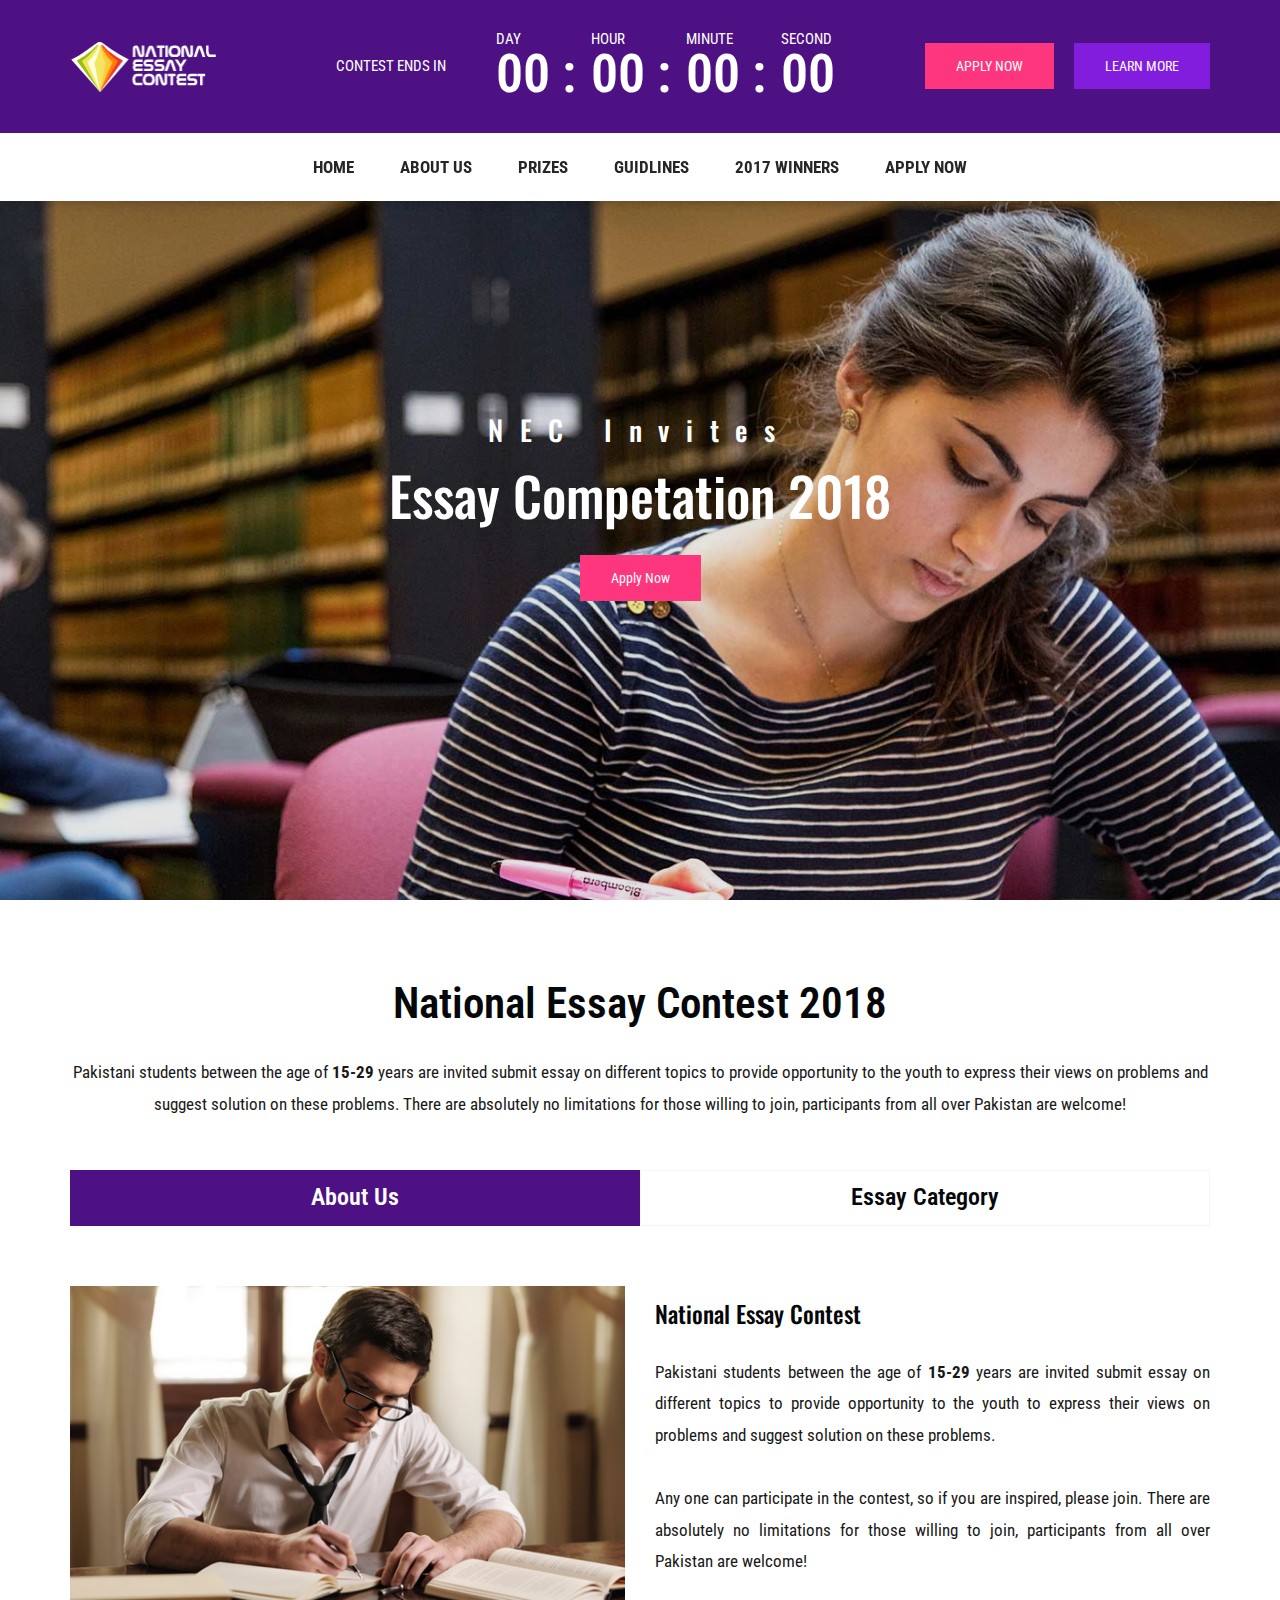
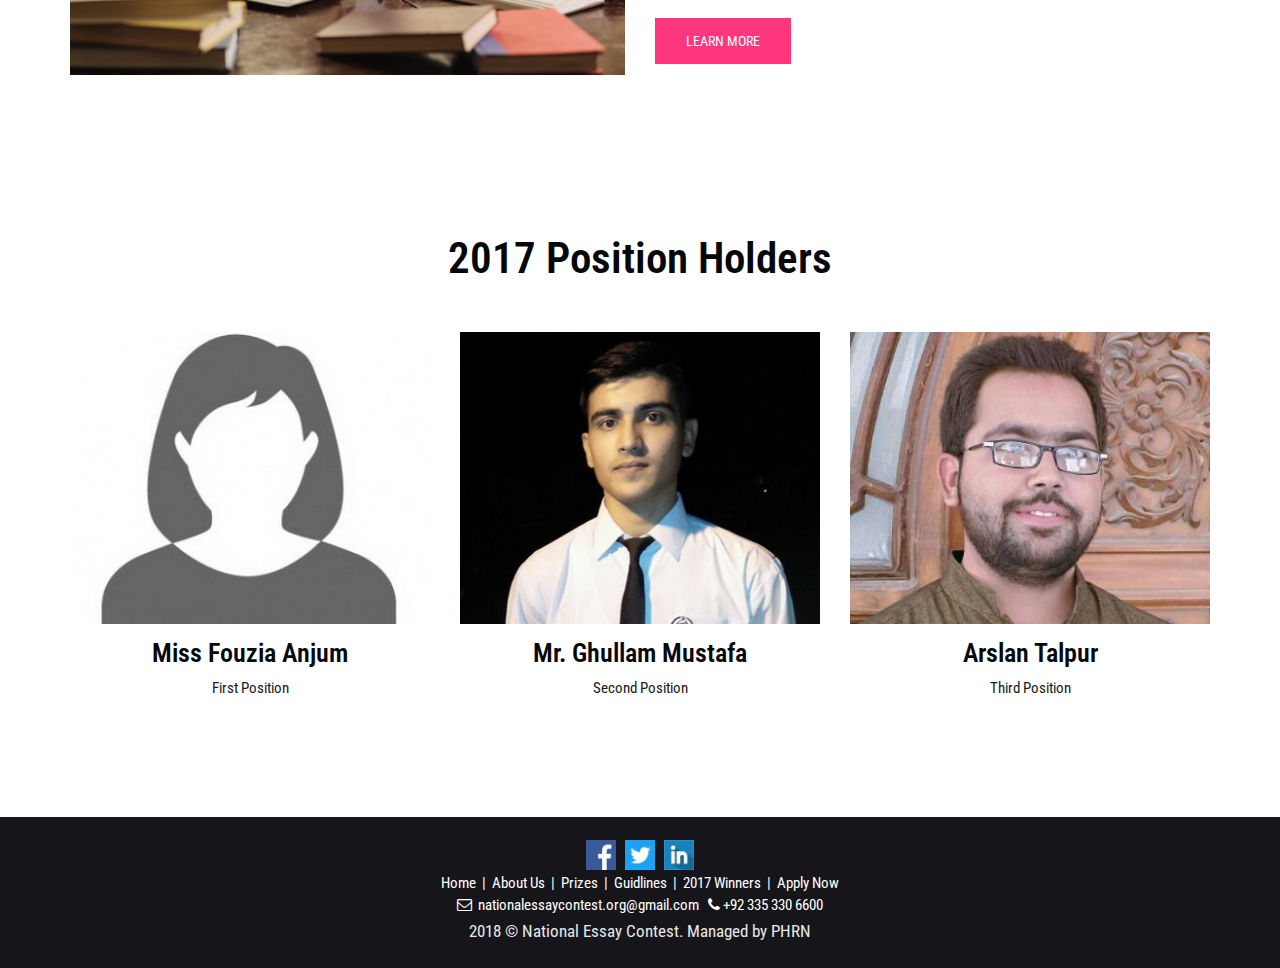
==== index.html @ f5dd2e8a "Add files via upload" ====
<!doctype html>
<html lang="en">
<head>
<meta charset="utf-8">
<meta http-equiv="X-UA-Compatible" content="IE=edge">
<meta name="viewport" content="width=device-width,initial-scale=1">
<meta name="description" content="National, Essay, Contest, Pakistan, Youth, Competation, Students, Award" />
<meta name="keywords" content="National, Essay, Contest, Pakistan, Youth, Competation, Students, Award" />
<meta name="author" content="https://wwww.nationalessaycontest.org" />

<title>National Essay Contest</title>
<link rel="apple-touch-icon-precomposed" type="image/x-icon" href="media/images/favicons/apple-icon-72x72.png" sizes="72x72" />
<link rel="apple-touch-icon-precomposed" type="image/x-icon" href="media/images/favicons/apple-icon-114x114.png" sizes="114x114" />
<link rel="apple-touch-icon-precomposed" type="image/x-icon" href="mediaimages/favicons/apple-icon-144x144.png" sizes="144x144" />
<link rel="apple-touch-icon-precomposed" type="image/x-icon" href="media/images/favicons/apple-icon-precomposed.png" />
<!--  Desktop Favicons  -->
<link rel="icon" type="image/png" href="media/images/favicons/favicon-32x32.png" sizes="32x32">

<link rel="stylesheet" href="dependencies/bootstrap/css/bootstrap.min.css" type="text/css">
<link rel="stylesheet" href="dependencies/font-awesome/css/font-awesome.min.css" type="text/css">
<link rel="stylesheet" href="dependencies/Swiper/css/swiper.min.css" type="text/css">
<link rel="stylesheet" href="dependencies/animate.css/animate.min.css" type="text/css">
<link rel="stylesheet" href="dependencies/magnific-popup/magnific-popup.css" type="text/css">
<link rel="stylesheet" href="assets/css/app.css" type="text/css">

<link href='https://fonts.googleapis.com/css?family=Roboto+Condensed:300italic,400italic,700italic,400,300,700&amp;subset=all' rel='stylesheet' type='text/css'>
<link rel="stylesheet" type="text/css" href="https://fonts.googleapis.com/css?family=Oswald:300,400,500,600,700%7cLato:300,400,700"/>

</head>
	
	<body id="dt-home-version-4" class="dt-home-version-4" data-style="default">
	<div id="site">
		<header id="site-header" class="site-header">
			<div class="header-top-area">
				<div class="container">
				
					<div class="dt-flexible-row middle center">
						<div class="site-logo-area">
							<div class="site-logo">
								<a href="home.html" id="logo">
									<img class="transparent-logo" src="assets/img/logo.png" alt="NEC" width="146" height="53">
								</a>
							</div>
						</div>
						<div class="site-countdown-area">
							<div class="event-countdown" data-start="2018-09-10 00:00" data-end="2017-01-01 02:00" data-timezone="Asia/Karachi">
								<div class="event-info">CONTEST ENDS IN</div>
								<div class="countdown"></div>
							</div>
						</div>
						<div class="site-event-action-area">
							<div class="event-buttons">
								<a href="apply-now.html" class="btn btn-nec text-uppercase" data-type="section-switch">Apply Now</a> 
								<a href="about-us.html" class="btn btn-nec btn-alt-2 dt-alt text-uppercase" data-type="section-switch">Learn More</a>
							</div>
						</div>
					</div>
				</div>
			</div>
			
			<nav class="navbar dt-standard-navbar no-brand-logo">
				<div class="container">
					<div class="navbar-header">
						<button type="button" class="navbar-toggle collapsed" data-toggle="collapse" data-target="#dt-primary-navigation" aria-expanded="false">
							<span class="sr-only">Toggle navigation</span> 
							<span class="icon-bar top-bar"></span> 
							<span class="icon-bar middle-bar"></span> 
							<span class="icon-bar bottom-bar"></span>
						</button> 
						<a class="navbar-brand" href="home.html">
							<img class="white-logo" src="assets/img/logo.png" alt="NEC"> 
							<img class="black-logo" src="assets/img/logo.png" alt="NEC">
						</a>
					</div>
					<div class="collapse navbar-collapse center-menu" id="dt-primary-navigation">
						<ul class="nav navbar-nav">
							<li><a href="home.html">Home</a></li>
							<li><a href="about-us.html">About Us</a></li>
							<li><a href="prizes.html">Prizes</a></li>
							<li><a href="guidlines.html">Guidlines</a></li>
							<li><a href="winners-2017.html">2017 Winners</a></li>
							<li><a href="apply-now.html">Apply Now</a></li>
						</ul>
					</div>
				</div>
			</nav>
		</header>
		<div id="header-fake-mask"></div>
	
	<section class="site-banner transparent-area" data-bg-image="media/images/banner/slide-01.jpg">
		<div class="banner-overlay" data-bg-color="rgba(0, 0, 0, 0.1)">
			<div class="banner-content text-center">
				<div class="container">
					<h3 class="title-two">NEC Invites</h3>
						<h2 class="title">Essay Competation 2018</h2>
							
						<a href="apply-now.html" class="btn btn-nec btn-dt">Apply Now</a>
				</div>
			</div>
		</div>
	</section>
	
	<section id="site-about-the-event" class="site-about-the-event section-padding">
		<div class="container">
		<div class="section-heading sr-animated text-center" data-sr-id="2" style="; visibility: visible;  -webkit-transform: translateY(0) scale(1); opacity: 1;transform: translateY(0) scale(1); opacity: 1;-webkit-transition: -webkit-transform 1s cubic-bezier(0.6, 0.2, 0.1, 1) 0s, opacity 1s cubic-bezier(0.6, 0.2, 0.1, 1) 0s; transition: transform 1s cubic-bezier(0.6, 0.2, 0.1, 1) 0s, opacity 1s cubic-bezier(0.6, 0.2, 0.1, 1) 0s; ">
			<h2 class="title">National Essay Contest 2018<span class="effect"></span></h2>
				<p class="description">Pakistani students between the age of <b>15-29</b> years are invited submit essay on different topics to provide opportunity to the youth to express their views on problems and suggest solution on these problems. There are absolutely no limitations for those willing to join, participants from all over Pakistan are welcome!</p></div>
		
		
		<div class="about-the-event sr-animated" data-sr-id="5" style="; visibility: visible;  -webkit-transform: translateY(0) scale(1); opacity: 1;transform: translateY(0) scale(1); opacity: 1;-webkit-transition: -webkit-transform 1s cubic-bezier(0.6, 0.2, 0.1, 1) 0s, opacity 1s cubic-bezier(0.6, 0.2, 0.1, 1) 0s; transition: transform 1s cubic-bezier(0.6, 0.2, 0.1, 1) 0s, opacity 1s cubic-bezier(0.6, 0.2, 0.1, 1) 0s; ">
			<ul class="nav nav-tabs" role="tablist">
				<li role="presentation" class="active">
					<a href="#about-the-event-video-tab" aria-controls="about-the-event-video-tab" role="tab" data-toggle="tab">About Us</a>
				</li>
				<li role="presentation">
					<a href="#about-the-event-photo-tab" aria-controls="about-the-event-photo-tab" role="tab" data-toggle="tab">Essay Category</a>
				</li>
			</ul>
			<div class="tab-content">
				<div role="tabpanel" class="tab-pane fade in active" id="about-the-event-video-tab">
					<div class="row">
						<div class="col-md-6 sr-animated">
							<div class="about-us-content-image">
								<img src="media/images/about-us/01.jpg" alt="Who We Are" class="img-responsive" width="570" height="400">
							</div>
						</div>
						<div class="col-md-6">
							<div class="about-content-text-block">
								<h3>National Essay Contest</h3>
								<p align="justify" class="description">Pakistani students between the age of <b>15-29</b> years are invited submit essay on different topics to provide opportunity to the youth to express their views on problems and suggest solution on these problems.<br><br>Any one can participate in the contest, so if you are inspired, please join. There are absolutely no limitations for those willing to join, participants from all over Pakistan are welcome!</p>
								<a href="about-us.html" class="btn btn-nec btn-dt btn-hs">LEARN MORE</a>
							</div>
						</div>
					</div>
				</div>
				<div role="tabpanel" class="tab-pane fade" id="about-the-event-photo-tab">
					<div class="row">
						<div class="col-md-6">
							<div class="about-content-text-block">
								<h3>Essay Category</h3>
								<p class="description"><ul align="justify" class="styled-list"><li><b>CATEGORY-I 15-21 YEARS </b></li><b>A).</b> Socio-economic Challenges Faced by Pakistan <b> B).</b> Education Reforms and Employment <b>C). </b> Role of Youth in Nation Building <b> D).</b> Pakistan Against Terrorism.<br><br><li><b>CATEGORY-II 22-29 YEARS </b></li><b>A). </b> Dilemma of the Water and Energy Crisis in pakistan <b>B). </b> Global Warming and Its Impact On Pakistan <b>C). </b> Public Private Partnership For Quality Public Service Delivery <b>D). </b> Impact Of Economic Growth On Poverty Reduction With Special Reference To Pakistan.</ul>
								
								
								</p>
							</div>
						</div>
						<div class="col-md-6 sr-animated">
							<div class="about-us-content-image">
								<img src="media/images/about-us/02.jpg" alt="Who We Are" class="img-responsive" width="570" height="400">
							</div>
						</div>
					</div>
				</div>
			</div>
		</div>
		</div>
	</section>
	
	
	
		<section id="site-event-speakers" class="site-event-speakers section-padding">
		<div class="container">
			<div class="section-heading sr-animated text-center">
				<h2 class="title">2017 Position Holders <span class="effect"></span></h2>
			</div>
			<div class="event-speakers-list">
				<div class="row">
					<div class="col-md-4 col-sm-6 sr-animated" data-sr-id="1" style="; visibility: visible;  -webkit-transform: translateY(0) scale(1); opacity: 1;transform: translateY(0) scale(1); opacity: 1;-webkit-transition: -webkit-transform 1s cubic-bezier(0.6, 0.2, 0.1, 1) 0s, opacity 1s cubic-bezier(0.6, 0.2, 0.1, 1) 0s; transition: transform 1s cubic-bezier(0.6, 0.2, 0.1, 1) 0s, opacity 1s cubic-bezier(0.6, 0.2, 0.1, 1) 0s; ">
						<div class="speaker-profile-thumb-v2">
							<div class="profile-image">
							<img src="media/images/winner/fouzia-anjum.jpg" alt="Fouzia Anjum" width="370" height="300">
							</div>
							<div class="profile-info">
								<h3 class="name">Miss Fouzia Anjum</h3>
								<div class="job">First Position</div>
							</div>
						</div>
					</div>
					<div class="col-md-4 col-sm-6 sr-animated" data-sr-id="1" style="; visibility: visible;  -webkit-transform: translateY(0) scale(1); opacity: 1;transform: translateY(0) scale(1); opacity: 1;-webkit-transition: -webkit-transform 1s cubic-bezier(0.6, 0.2, 0.1, 1) 0s, opacity 1s cubic-bezier(0.6, 0.2, 0.1, 1) 0s; transition: transform 1s cubic-bezier(0.6, 0.2, 0.1, 1) 0s, opacity 1s cubic-bezier(0.6, 0.2, 0.1, 1) 0s; ">
						<div class="speaker-profile-thumb-v2">
							<div class="profile-image">
							<img src="media/images/winner/ghullam-mustafa.jpg" alt="Ghullam Mustafa" width="370" height="300">
							</div>
							<div class="profile-info">
								<h3 class="name">Mr. Ghullam Mustafa</h3>
								<div class="job">Second Position</div>
							</div>
						</div>
					</div>
					<div class="col-md-4 col-sm-6 sr-animated" data-sr-id="1" style="; visibility: visible;  -webkit-transform: translateY(0) scale(1); opacity: 1;transform: translateY(0) scale(1); opacity: 1;-webkit-transition: -webkit-transform 1s cubic-bezier(0.6, 0.2, 0.1, 1) 0s, opacity 1s cubic-bezier(0.6, 0.2, 0.1, 1) 0s; transition: transform 1s cubic-bezier(0.6, 0.2, 0.1, 1) 0s, opacity 1s cubic-bezier(0.6, 0.2, 0.1, 1) 0s; ">
						<div class="speaker-profile-thumb-v2">
							<div class="profile-image">
							<img src="media/images/winner/arslan-talpur.jpg" alt="Arslan Talpur" width="370" height="300">
							</div>
							<div class="profile-info">
								<h3 class="name">Arslan Talpur</h3>
								<div class="job">Third Position</div>
							</div>
						</div>
					</div>
				</div>
			</div>
		</div>
	</section>
	
	
	
	
	
	
	<footer id="site-footer" class="site-footer">
		<div class="copyright-info-area transparent-area">
			<div class="container">
			
				<div class="event-sponsor-gallery">
				<div class="item">
					<a href="#"><img src="media/images/sm/01.jpg" alt="Facebook" width="30" height="30"></a>
				</div>
				<div class="item">
					<a href="#"><img src="media/images/sm/02.jpg" alt="Twitter" width="30" height="30"></a>
				</div>
				<div class="item">
					<a href="#"><img src="media/images/sm/03.jpg" alt="Linkedin" width="30" height="30"></a>
				</div>
			</div>
			<a href="home.html">Home</a>&nbsp; | &nbsp;<a href="about-us.html">About Us</a>&nbsp; | &nbsp;<a href="prizes.html">Prizes</a>&nbsp; | &nbsp;<a href="guidlines.html">Guidlines</a>&nbsp; | &nbsp;<a href="winners-2017.html">2017 Winners</a>&nbsp; | &nbsp;<a href="apply-now.html">Apply Now</a><br>
			<i class="fa fa-envelope-o" aria-hidden="true"></i><span>&nbsp; nationalessaycontest.org@gmail.com</span> &nbsp; <i class="fa fa-phone" aria-hidden="true"></i> <span>+92 335 330 6600</span>
			<p class="copyright-notice">2018 © National Essay Contest. Managed by PHRN</p>
			</div>
		</div>
	</footer>
</div>



	<div id="back-to-top" class="btn btn-nec"><i class="fa fa-arrow-up" aria-hidden="true"></i></div>
	
	<script src="dependencies/jquery/jquery.min.js"></script>
	<script src="dependencies/bootstrap/js/bootstrap.min.js"></script>
	<script src="dependencies/moment/moment.min.js"></script>
	<script src="dependencies/moment-timezone/moment-timezone-with-data-2012-2022.min.js"></script>
	<script src="dependencies/jquery.countdown/jquery.countdown.min.js"></script>
	<script src="dependencies/Swiper/js/swiper.min.js"></script>
	<script src="dependencies/scrollreveal/scrollreveal.js"></script>
	<script src="dependencies/magnific-popup/jquery.magnific-popup.min.js"></script>
	<script src="assets/js/app.js"></script>
	</body>
	</html>
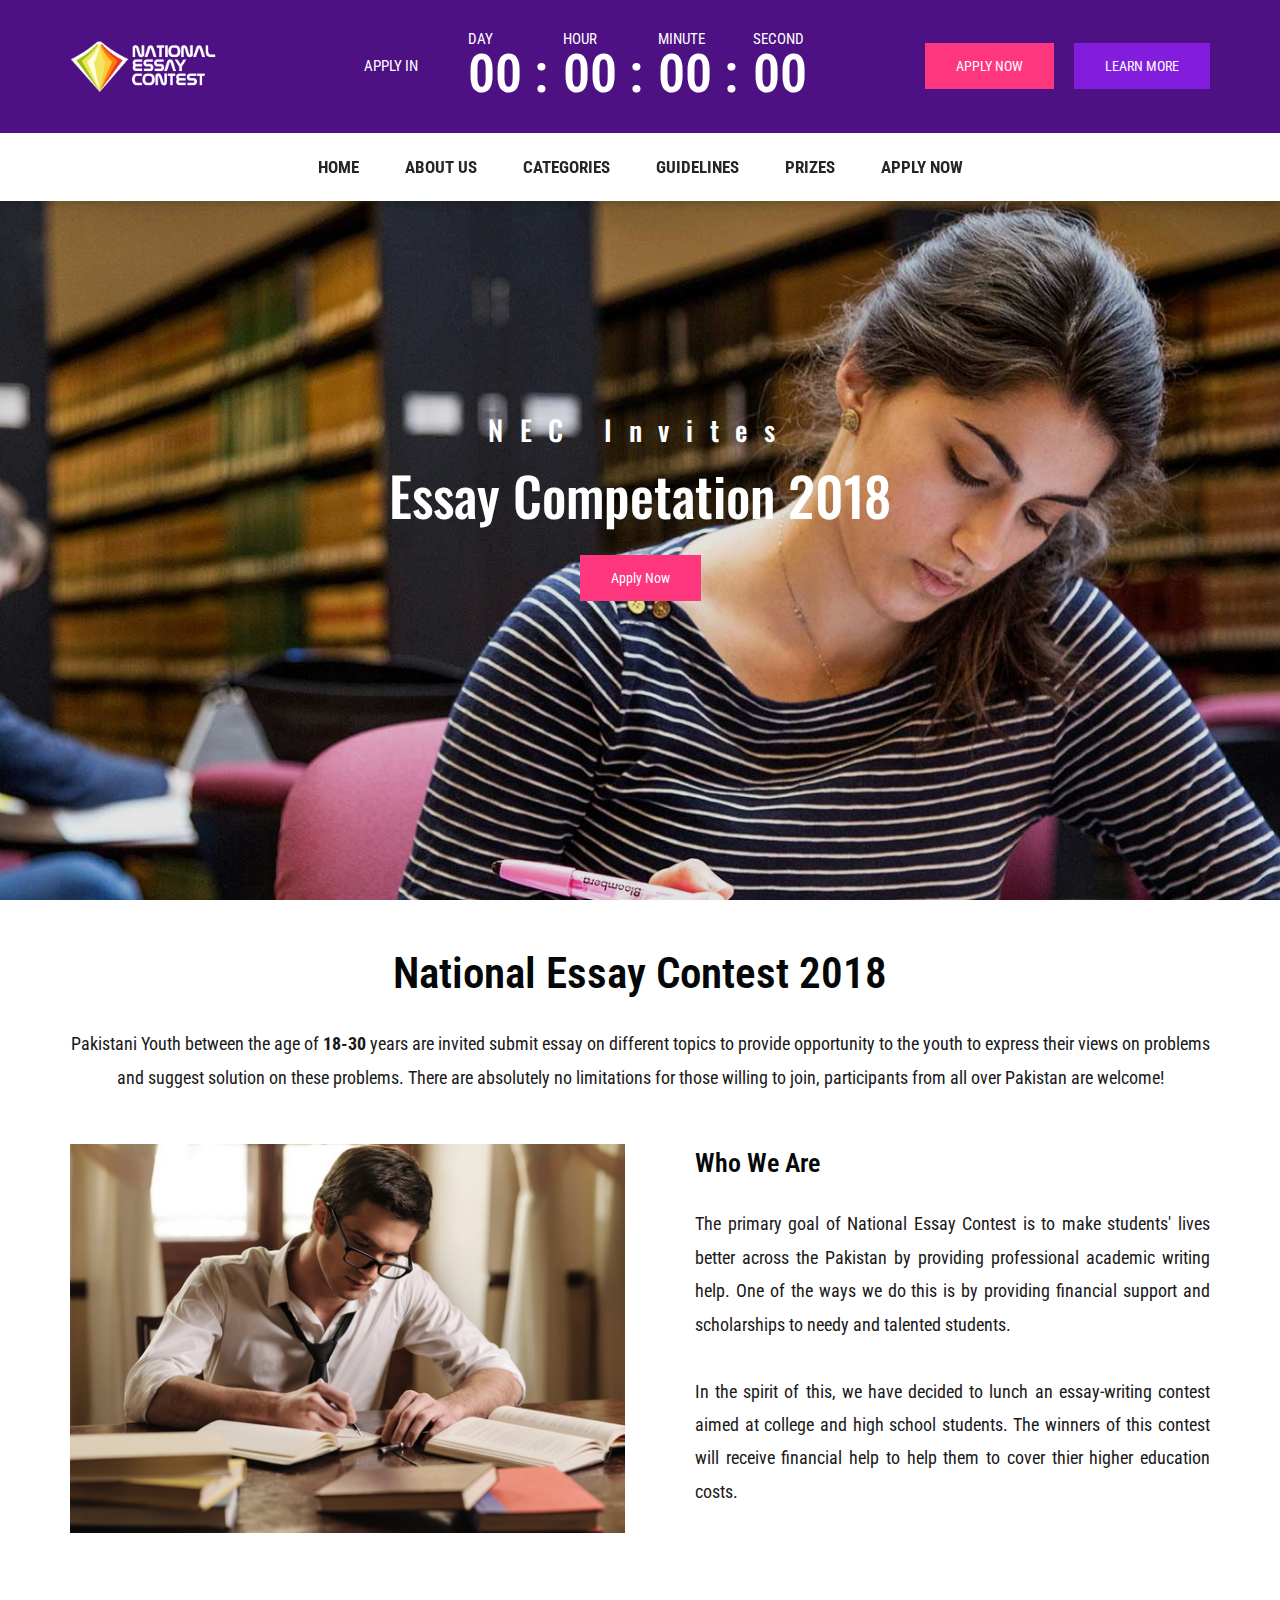
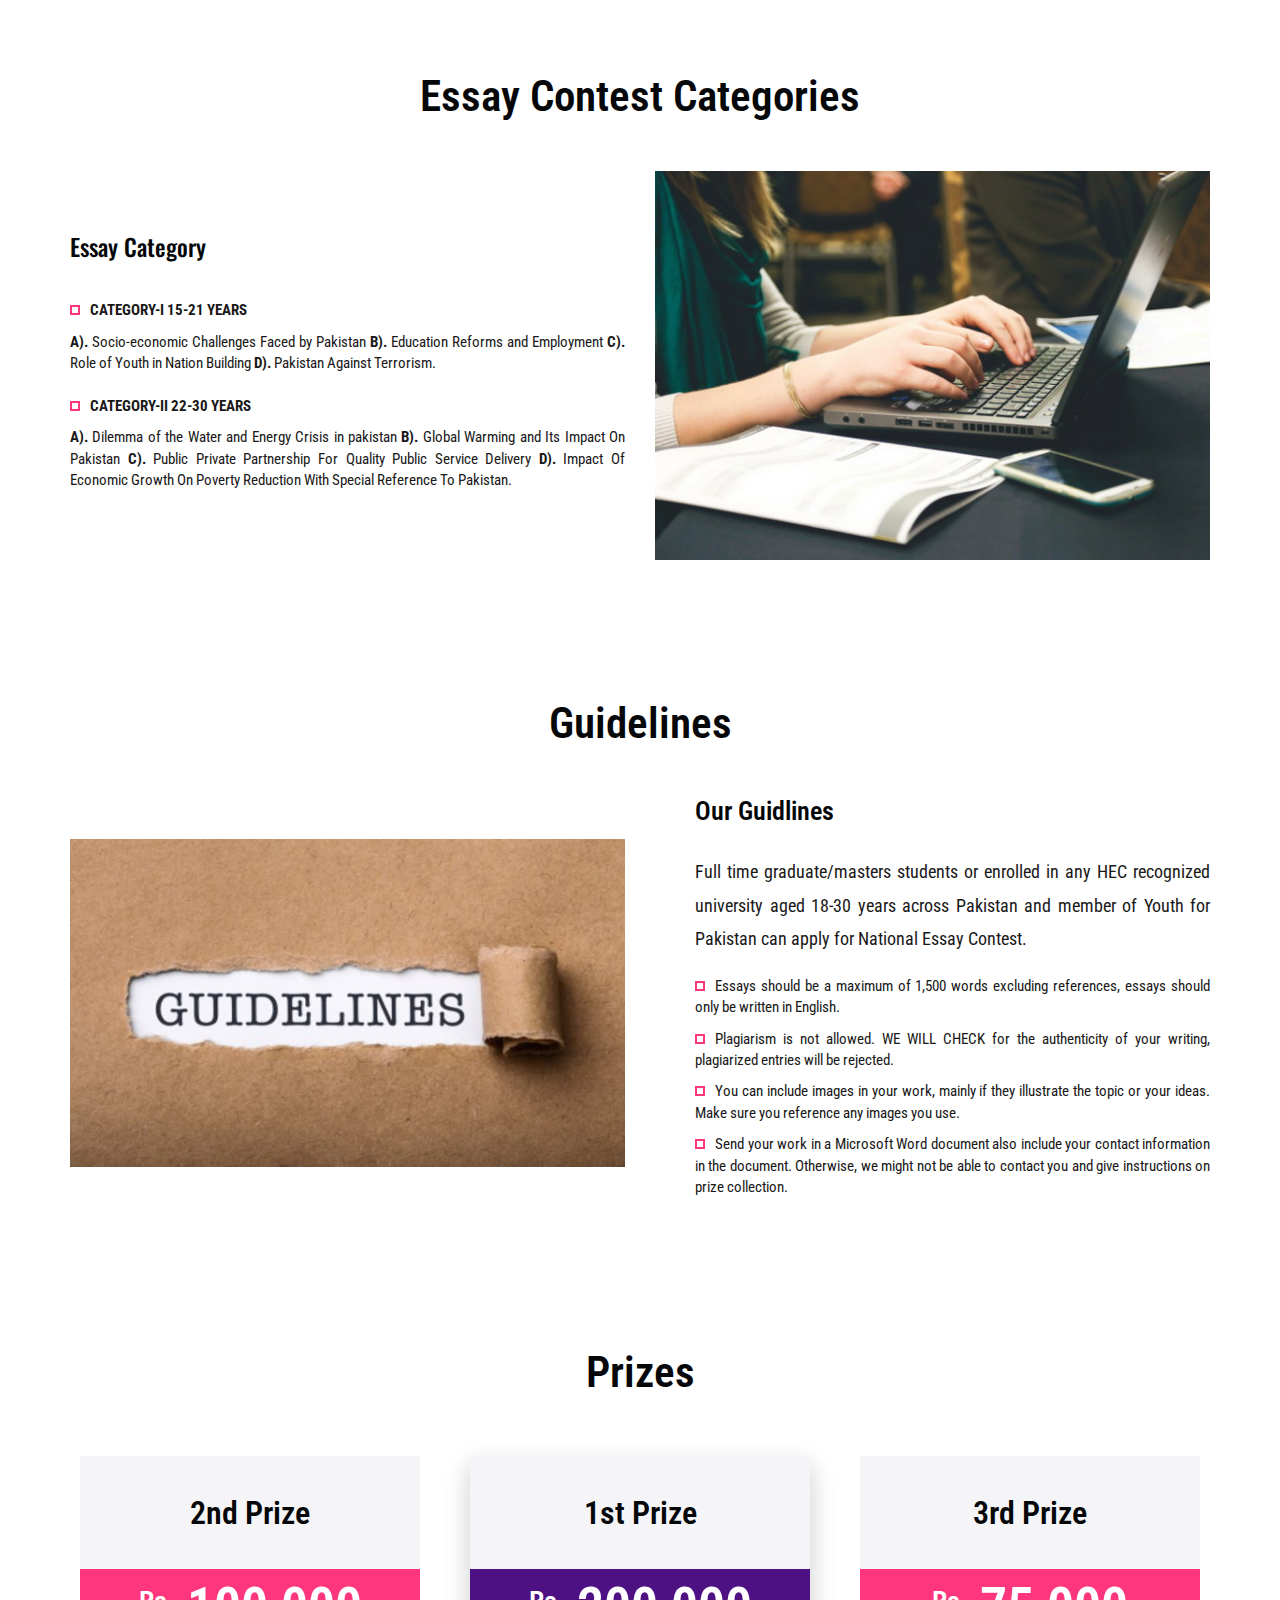
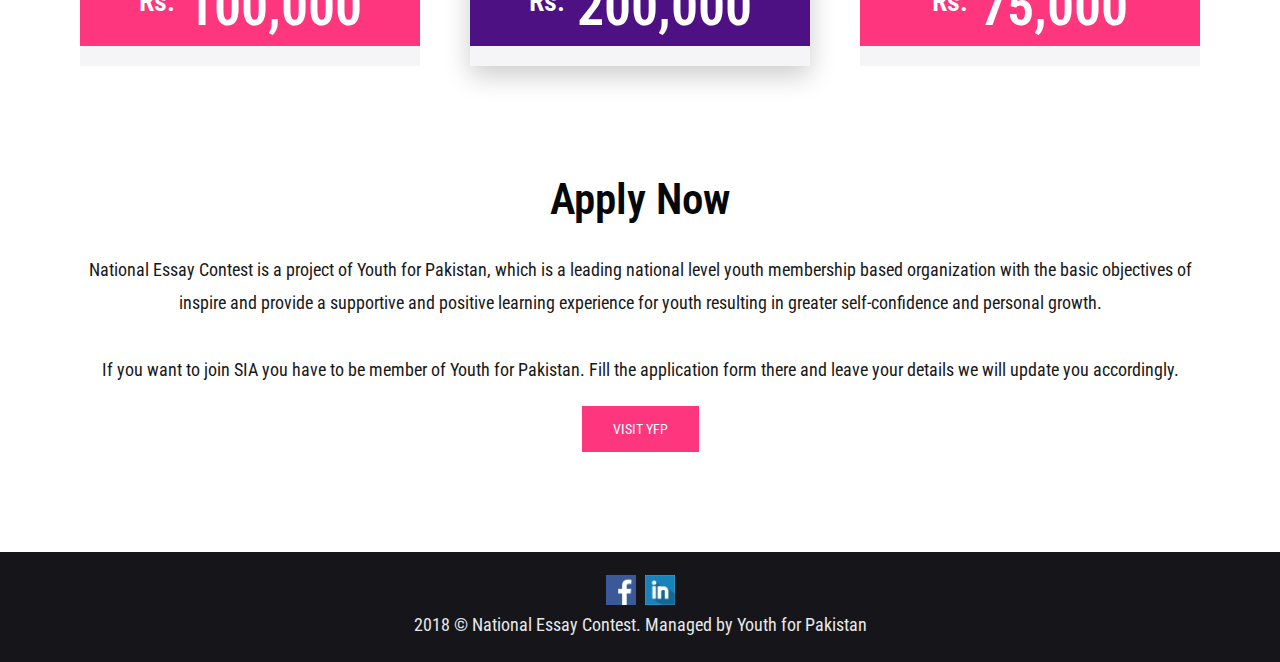
==== commit 23f6e116: "Add files via upload" ====
--- a/index.html
+++ b/index.html
@@ -34,7 +34,6 @@
 		<header id="site-header" class="site-header">
 			<div class="header-top-area">
 				<div class="container">
-				
 					<div class="dt-flexible-row middle center">
 						<div class="site-logo-area">
 							<div class="site-logo">
@@ -44,15 +43,15 @@
 							</div>
 						</div>
 						<div class="site-countdown-area">
-							<div class="event-countdown" data-start="2018-09-10 00:00" data-end="2017-01-01 02:00" data-timezone="Asia/Karachi">
-								<div class="event-info">CONTEST ENDS IN</div>
+							<div class="event-countdown" data-start="2018-12-31 00:00" data-end="2017-01-01 02:00" data-timezone="Asia/Karachi">
+								<div class="event-info">APPLY IN</div>
 								<div class="countdown"></div>
 							</div>
 						</div>
 						<div class="site-event-action-area">
 							<div class="event-buttons">
-								<a href="apply-now.html" class="btn btn-nec text-uppercase" data-type="section-switch">Apply Now</a> 
-								<a href="about-us.html" class="btn btn-nec btn-alt-2 dt-alt text-uppercase" data-type="section-switch">Learn More</a>
+								<a href="#apply-now" class="btn btn-nec text-uppercase" data-type="section-switch">Apply Now</a> 
+								<a href="#about-us" class="btn btn-nec btn-alt-2 dt-alt text-uppercase" data-type="section-switch">Learn More</a>
 							</div>
 						</div>
 					</div>
@@ -75,12 +74,12 @@
 					</div>
 					<div class="collapse navbar-collapse center-menu" id="dt-primary-navigation">
 						<ul class="nav navbar-nav">
-							<li><a href="home.html">Home</a></li>
-							<li><a href="about-us.html">About Us</a></li>
-							<li><a href="prizes.html">Prizes</a></li>
-							<li><a href="guidlines.html">Guidlines</a></li>
-							<li><a href="winners-2017.html">2017 Winners</a></li>
-							<li><a href="apply-now.html">Apply Now</a></li>
+							<li><a href="#home">Home</a></li>
+							<li><a href="#about-us">About Us</a></li>
+							<li><a href="#categories">Categories</a></li>
+							<li><a href="#guidelines">Guidelines</a></li>							
+							<li><a href="#prizes">Prizes</a></li>
+							<li><a href="#apply-now">Apply Now</a></li>
 						</ul>
 					</div>
 				</div>
@@ -88,127 +87,128 @@
 		</header>
 		<div id="header-fake-mask"></div>
 	
-	<section class="site-banner transparent-area" data-bg-image="media/images/banner/slide-01.jpg">
+	<section id="home" class="site-banner transparent-area" data-bg-image="media/images/banner/slide-01.jpg">
 		<div class="banner-overlay" data-bg-color="rgba(0, 0, 0, 0.1)">
 			<div class="banner-content text-center">
 				<div class="container">
 					<h3 class="title-two">NEC Invites</h3>
 						<h2 class="title">Essay Competation 2018</h2>
-							
 						<a href="apply-now.html" class="btn btn-nec btn-dt">Apply Now</a>
 				</div>
 			</div>
 		</div>
 	</section>
-	
-	<section id="site-about-the-event" class="site-about-the-event section-padding">
-		<div class="container">
-		<div class="section-heading sr-animated text-center" data-sr-id="2" style="; visibility: visible;  -webkit-transform: translateY(0) scale(1); opacity: 1;transform: translateY(0) scale(1); opacity: 1;-webkit-transition: -webkit-transform 1s cubic-bezier(0.6, 0.2, 0.1, 1) 0s, opacity 1s cubic-bezier(0.6, 0.2, 0.1, 1) 0s; transition: transform 1s cubic-bezier(0.6, 0.2, 0.1, 1) 0s, opacity 1s cubic-bezier(0.6, 0.2, 0.1, 1) 0s; ">
-			<h2 class="title">National Essay Contest 2018<span class="effect"></span></h2>
-				<p class="description">Pakistani students between the age of <b>15-29</b> years are invited submit essay on different topics to provide opportunity to the youth to express their views on problems and suggest solution on these problems. There are absolutely no limitations for those willing to join, participants from all over Pakistan are welcome!</p></div>
-		
-		
-		<div class="about-the-event sr-animated" data-sr-id="5" style="; visibility: visible;  -webkit-transform: translateY(0) scale(1); opacity: 1;transform: translateY(0) scale(1); opacity: 1;-webkit-transition: -webkit-transform 1s cubic-bezier(0.6, 0.2, 0.1, 1) 0s, opacity 1s cubic-bezier(0.6, 0.2, 0.1, 1) 0s; transition: transform 1s cubic-bezier(0.6, 0.2, 0.1, 1) 0s, opacity 1s cubic-bezier(0.6, 0.2, 0.1, 1) 0s; ">
-			<ul class="nav nav-tabs" role="tablist">
-				<li role="presentation" class="active">
-					<a href="#about-the-event-video-tab" aria-controls="about-the-event-video-tab" role="tab" data-toggle="tab">About Us</a>
-				</li>
-				<li role="presentation">
-					<a href="#about-the-event-photo-tab" aria-controls="about-the-event-photo-tab" role="tab" data-toggle="tab">Essay Category</a>
-				</li>
-			</ul>
-			<div class="tab-content">
-				<div role="tabpanel" class="tab-pane fade in active" id="about-the-event-video-tab">
-					<div class="row">
-						<div class="col-md-6 sr-animated">
-							<div class="about-us-content-image">
-								<img src="media/images/about-us/01.jpg" alt="Who We Are" class="img-responsive" width="570" height="400">
-							</div>
-						</div>
-						<div class="col-md-6">
-							<div class="about-content-text-block">
-								<h3>National Essay Contest</h3>
-								<p align="justify" class="description">Pakistani students between the age of <b>15-29</b> years are invited submit essay on different topics to provide opportunity to the youth to express their views on problems and suggest solution on these problems.<br><br>Any one can participate in the contest, so if you are inspired, please join. There are absolutely no limitations for those willing to join, participants from all over Pakistan are welcome!</p>
-								<a href="about-us.html" class="btn btn-nec btn-dt btn-hs">LEARN MORE</a>
-							</div>
-						</div>
-					</div>
-				</div>
-				<div role="tabpanel" class="tab-pane fade" id="about-the-event-photo-tab">
-					<div class="row">
-						<div class="col-md-6">
-							<div class="about-content-text-block">
-								<h3>Essay Category</h3>
-								<p class="description"><ul align="justify" class="styled-list"><li><b>CATEGORY-I 15-21 YEARS </b></li><b>A).</b> Socio-economic Challenges Faced by Pakistan <b> B).</b> Education Reforms and Employment <b>C). </b> Role of Youth in Nation Building <b> D).</b> Pakistan Against Terrorism.<br><br><li><b>CATEGORY-II 22-29 YEARS </b></li><b>A). </b> Dilemma of the Water and Energy Crisis in pakistan <b>B). </b> Global Warming and Its Impact On Pakistan <b>C). </b> Public Private Partnership For Quality Public Service Delivery <b>D). </b> Impact Of Economic Growth On Poverty Reduction With Special Reference To Pakistan.</ul>
-								
-								
-								</p>
-							</div>
-						</div>
-						<div class="col-md-6 sr-animated">
-							<div class="about-us-content-image">
-								<img src="media/images/about-us/02.jpg" alt="Who We Are" class="img-responsive" width="570" height="400">
-							</div>
-						</div>
-					</div>
-				</div>
-			</div>
-		</div>
-		</div>
-	</section>
-	
-	
-	
-		<section id="site-event-speakers" class="site-event-speakers section-padding">
-		<div class="container">
-			<div class="section-heading sr-animated text-center">
-				<h2 class="title">2017 Position Holders <span class="effect"></span></h2>
-			</div>
-			<div class="event-speakers-list">
+				
+	<section id="about-us" class="site-about-the-event section-padding">
+		<div class="container">
+			<div class="section-heading sr-animated text-center" data-sr-id="2" style="; visibility: visible;  -webkit-transform: translateY(0) scale(1); opacity: 1;transform: translateY(0) scale(1); opacity: 1;-webkit-transition: -webkit-transform 1s cubic-bezier(0.6, 0.2, 0.1, 1) 0s, opacity 1s cubic-bezier(0.6, 0.2, 0.1, 1) 0s; transition: transform 1s cubic-bezier(0.6, 0.2, 0.1, 1) 0s, opacity 1s cubic-bezier(0.6, 0.2, 0.1, 1) 0s; ">
+				<h2 class="title">National Essay Contest 2018<span class="effect"></span></h2>
+				<p class="description">Pakistani Youth between the age of <b>18-30</b> years are invited submit essay on different topics to provide opportunity to the youth to express their views on problems and suggest solution on these problems. There are absolutely no limitations for those willing to join, participants from all over Pakistan are welcome!</p>
+			</div>
+			<div class="row about-us-block left">
+				<div class="col-md-6 sr-animated">
+					<div class="about-us-content-image">
+						<img src="media/images/about-us/01.jpg" alt="Who We Are" class="img-responsive" width="570" height="400">
+					</div>
+				</div>
+				<div class="col-md-6 sr-animated">
+					<div class="about-us-content-block">
+						<h2 class="title">Who We Are</h2>
+							<p align="justify" class="description">The primary goal of National Essay Contest  is to make students' lives better across the Pakistan by providing professional academic writing help. One of the ways we do this is by providing financial support and scholarships to needy and talented students. <br><br>In the spirit of this, we have decided to lunch an essay-writing contest aimed at college and high school students. The winners of this contest will receive financial help to help them to cover thier higher education costs.</p>
+					</div>
+				</div>
+			</div>
+		</div>
+	</section>
+	
+	<section id="categories" class="site-about-the-event section-padding">
+		<div class="container">
+			<div class="section-heading sr-animated text-center" data-sr-id="2" style="; visibility: visible;  -webkit-transform: translateY(0) scale(1); opacity: 1;transform: translateY(0) scale(1); opacity: 1;-webkit-transition: -webkit-transform 1s cubic-bezier(0.6, 0.2, 0.1, 1) 0s, opacity 1s cubic-bezier(0.6, 0.2, 0.1, 1) 0s; transition: transform 1s cubic-bezier(0.6, 0.2, 0.1, 1) 0s, opacity 1s cubic-bezier(0.6, 0.2, 0.1, 1) 0s; ">
+				<h2 class="title">Essay Contest Categories<span class="effect"></span></h2>
+			</div>
+			<div class="row about-us-block right">
+				<div class="col-md-6 sr-animated">
+					<div class="about-us-content-image">
+						<img src="media/images/about-us/02.jpg" alt="What We Do" class="img-responsive" width="570" height="400">
+					</div>
+				</div>
+				<div class="col-md-6">
+					<div class="about-content-text-block">
+						<h3>Essay Category</h3>
+							<p class="description"><ul align="justify" class="styled-list"><li><b>CATEGORY-I 15-21 YEARS </b></li><b>A).</b> Socio-economic Challenges Faced by Pakistan <b> B).</b> Education Reforms and Employment <b>C). </b> Role of Youth in Nation Building <b> D).</b> Pakistan Against Terrorism.<br><br><li><b>CATEGORY-II 22-30 YEARS </b></li><b>A). </b> Dilemma of the Water and Energy Crisis in pakistan <b>B). </b> Global Warming and Its Impact On Pakistan <b>C). </b> Public Private Partnership For Quality Public Service Delivery <b>D). </b> Impact Of Economic Growth On Poverty Reduction With Special Reference To Pakistan.</ul></p>
+					</div>
+				</div>
+			</div>
+		</div>
+	</section>
+	
+	<section id="guidelines" class="site-about-us-content section-padding">
+		<div class="container">
+			<div class="section-heading sr-animated text-center" data-sr-id="2" style="; visibility: visible;  -webkit-transform: translateY(0) scale(1); opacity: 1;transform: translateY(0) scale(1); opacity: 1;-webkit-transition: -webkit-transform 1s cubic-bezier(0.6, 0.2, 0.1, 1) 0s, opacity 1s cubic-bezier(0.6, 0.2, 0.1, 1) 0s; transition: transform 1s cubic-bezier(0.6, 0.2, 0.1, 1) 0s, opacity 1s cubic-bezier(0.6, 0.2, 0.1, 1) 0s; ">
+				<h2 class="title">Guidelines<span class="effect"></span></h2></div>
+				<div class="row about-us-block left">
+					<div class="col-md-6 sr-animated">
+						<div class="about-us-content-image">
+							<img src="media/images/guidlines.jpg" alt="Who We Are" class="img-responsive" width="570" height="400">
+						</div>
+					</div>
+					<div class="col-md-6 sr-animated">
+						<div class="about-us-content-block"><h2 class="title">Our Guidlines</h2>
+						<p align="justify" class="description">Full time graduate/masters students or enrolled in any HEC recognized university aged 18-30 years across Pakistan and member of Youth for Pakistan can apply for National Essay Contest.</p>
+							<ul align="justify" class="styled-list">
+								<li>Essays should be a maximum of 1,500 words excluding references, essays should only be written in English.</li>
+								<li>Plagiarism is not allowed. WE WILL CHECK for the authenticity of your writing, plagiarized entries will be rejected.</li>
+								<li>You can include images in your work, mainly if they illustrate the topic or your ideas. Make sure you reference any images you use.</li>
+								<li>Send your work in a Microsoft Word document also include your contact information in the document. Otherwise, we might not be able to contact you and give instructions on prize collection.</li>
+							</ul>
+						
+						</div>
+					</div>
+				</div>
+		</div>
+	</section>
+	
+	<section id="prizes" class="site-event-pricing section-padding">
+		<div class="container">
+			<div class="section-heading sr-animated text-center" data-sr-id="2" style="; visibility: visible;  -webkit-transform: translateY(0) scale(1); opacity: 1;transform: translateY(0) scale(1); opacity: 1;-webkit-transition: -webkit-transform 1s cubic-bezier(0.6, 0.2, 0.1, 1) 0s, opacity 1s cubic-bezier(0.6, 0.2, 0.1, 1) 0s; transition: transform 1s cubic-bezier(0.6, 0.2, 0.1, 1) 0s, opacity 1s cubic-bezier(0.6, 0.2, 0.1, 1) 0s; ">
+			<h2 class="title">Prizes<span class="effect"></span></h2>
+			</div>
+			<div class="pricing-table">
 				<div class="row">
 					<div class="col-md-4 col-sm-6 sr-animated" data-sr-id="1" style="; visibility: visible;  -webkit-transform: translateY(0) scale(1); opacity: 1;transform: translateY(0) scale(1); opacity: 1;-webkit-transition: -webkit-transform 1s cubic-bezier(0.6, 0.2, 0.1, 1) 0s, opacity 1s cubic-bezier(0.6, 0.2, 0.1, 1) 0s; transition: transform 1s cubic-bezier(0.6, 0.2, 0.1, 1) 0s, opacity 1s cubic-bezier(0.6, 0.2, 0.1, 1) 0s; ">
-						<div class="speaker-profile-thumb-v2">
-							<div class="profile-image">
-							<img src="media/images/winner/fouzia-anjum.jpg" alt="Fouzia Anjum" width="370" height="300">
-							</div>
-							<div class="profile-info">
-								<h3 class="name">Miss Fouzia Anjum</h3>
-								<div class="job">First Position</div>
-							</div>
+						<div class="pricing-item">
+							<h4 class="plan-name">2nd Prize</h4>
+								<div class="plan-price"><sup class="sign">Rs.</sup> 100,000</div>
 						</div>
 					</div>
 					<div class="col-md-4 col-sm-6 sr-animated" data-sr-id="1" style="; visibility: visible;  -webkit-transform: translateY(0) scale(1); opacity: 1;transform: translateY(0) scale(1); opacity: 1;-webkit-transition: -webkit-transform 1s cubic-bezier(0.6, 0.2, 0.1, 1) 0s, opacity 1s cubic-bezier(0.6, 0.2, 0.1, 1) 0s; transition: transform 1s cubic-bezier(0.6, 0.2, 0.1, 1) 0s, opacity 1s cubic-bezier(0.6, 0.2, 0.1, 1) 0s; ">
-						<div class="speaker-profile-thumb-v2">
-							<div class="profile-image">
-							<img src="media/images/winner/ghullam-mustafa.jpg" alt="Ghullam Mustafa" width="370" height="300">
-							</div>
-							<div class="profile-info">
-								<h3 class="name">Mr. Ghullam Mustafa</h3>
-								<div class="job">Second Position</div>
-							</div>
+						<div class="pricing-item featured">
+							<h4 class="plan-name">1st Prize</h4>
+								<div class="plan-price"><sup class="sign">Rs.</sup> 200,000</div>
 						</div>
 					</div>
 					<div class="col-md-4 col-sm-6 sr-animated" data-sr-id="1" style="; visibility: visible;  -webkit-transform: translateY(0) scale(1); opacity: 1;transform: translateY(0) scale(1); opacity: 1;-webkit-transition: -webkit-transform 1s cubic-bezier(0.6, 0.2, 0.1, 1) 0s, opacity 1s cubic-bezier(0.6, 0.2, 0.1, 1) 0s; transition: transform 1s cubic-bezier(0.6, 0.2, 0.1, 1) 0s, opacity 1s cubic-bezier(0.6, 0.2, 0.1, 1) 0s; ">
-						<div class="speaker-profile-thumb-v2">
-							<div class="profile-image">
-							<img src="media/images/winner/arslan-talpur.jpg" alt="Arslan Talpur" width="370" height="300">
-							</div>
-							<div class="profile-info">
-								<h3 class="name">Arslan Talpur</h3>
-								<div class="job">Third Position</div>
-							</div>
-						</div>
-					</div>
-				</div>
-			</div>
-		</div>
-	</section>
-	
-	
-	
-	
-	
-	
+						<div class="pricing-item">
+							<h4 class="plan-name">3rd Prize</h4>
+								<div class="plan-price"><sup class="sign">Rs.</sup> 75,000</div>
+						</div>
+					</div>
+				</div>
+			</div>
+		</div>
+	</section>
+						
+	<section id="apply-now" class="site-about-the-event section-padding">
+		<div class="container">
+			<div class="section-heading sr-animated text-center" data-sr-id="2" style="; visibility: visible;  -webkit-transform: translateY(0) scale(1); opacity: 1;transform: translateY(0) scale(1); opacity: 1;-webkit-transition: -webkit-transform 1s cubic-bezier(0.6, 0.2, 0.1, 1) 0s, opacity 1s cubic-bezier(0.6, 0.2, 0.1, 1) 0s; transition: transform 1s cubic-bezier(0.6, 0.2, 0.1, 1) 0s, opacity 1s cubic-bezier(0.6, 0.2, 0.1, 1) 0s; ">
+				<h2 class="title">Apply Now<span class="effect"></span></h2>
+					<p class="description">National Essay Contest is a project of Youth for Pakistan, which is a leading national level youth membership based organization with the basic objectives of inspire and provide a supportive and positive learning experience for youth resulting in greater self-confidence and personal growth.<br><br> If you want to join SIA you have to be member of Youth for Pakistan. Fill the application form there and leave your details we will update you accordingly.</p>
+					<a href="https://www.youthforpakistan.org/" target="_blank" class="btn btn-nec text-uppercase" data-type="section-switch">VISIT YFP</a> 
+			</div>
+			
+		</div>
+	</section>
+		
 	<footer id="site-footer" class="site-footer">
 		<div class="copyright-info-area transparent-area">
 			<div class="container">
@@ -218,16 +218,15 @@
 					<a href="#"><img src="media/images/sm/01.jpg" alt="Facebook" width="30" height="30"></a>
 				</div>
 				<div class="item">
-					<a href="#"><img src="media/images/sm/02.jpg" alt="Twitter" width="30" height="30"></a>
-				</div>
-				<div class="item">
 					<a href="#"><img src="media/images/sm/03.jpg" alt="Linkedin" width="30" height="30"></a>
 				</div>
 			</div>
-			<a href="home.html">Home</a>&nbsp; | &nbsp;<a href="about-us.html">About Us</a>&nbsp; | &nbsp;<a href="prizes.html">Prizes</a>&nbsp; | &nbsp;<a href="guidlines.html">Guidlines</a>&nbsp; | &nbsp;<a href="winners-2017.html">2017 Winners</a>&nbsp; | &nbsp;<a href="apply-now.html">Apply Now</a><br>
-			<i class="fa fa-envelope-o" aria-hidden="true"></i><span>&nbsp; nationalessaycontest.org@gmail.com</span> &nbsp; <i class="fa fa-phone" aria-hidden="true"></i> <span>+92 335 330 6600</span>
-			<p class="copyright-notice">2018 © National Essay Contest. Managed by PHRN</p>
-			</div>
+			
+			
+			<p class="copyright-notice">2018 © National Essay Contest. Managed by Youth for Pakistan</p>
+			
+			</div>
+			
 		</div>
 	</footer>
 </div>
@@ -237,6 +236,7 @@
 	<div id="back-to-top" class="btn btn-nec"><i class="fa fa-arrow-up" aria-hidden="true"></i></div>
 	
 	<script src="dependencies/jquery/jquery.min.js"></script>
+	<script src="dependencies/loaders.css/loaders.css.js"></script>
 	<script src="dependencies/bootstrap/js/bootstrap.min.js"></script>
 	<script src="dependencies/moment/moment.min.js"></script>
 	<script src="dependencies/moment-timezone/moment-timezone-with-data-2012-2022.min.js"></script>
@@ -245,5 +245,6 @@
 	<script src="dependencies/scrollreveal/scrollreveal.js"></script>
 	<script src="dependencies/magnific-popup/jquery.magnific-popup.min.js"></script>
 	<script src="assets/js/app.js"></script>
+	<script src="dependencies/colornip/colornip.min.js"></script>
 	</body>
 	</html>--- a/assets/css/app.css
+++ b/assets/css/app.css
@@ -10,4 +10,4 @@
   Text Domain: nec
   Tags: one-column, two-columns, right-sidebar, accessibility-ready, custom-background, custom-colors, custom-header, custom-menu, editor-style, featured-images, flexible-header, microformats, post-formats, rtl-language-support, sticky-post, threaded-comments, translation-ready, blog
   */body{font-family:Roboto Condensed;font-size:15px;font-weight:400;color:#191818;-ms-word-wrap:break-word;word-wrap:break-word}a{color:#050709}a:hover{color:#fd367e}#site{position:relative}hr.mt-50{margin-top:50px}[data-carousel=swiper]{position:relative}.swiper-slide[data-bg-image]{background-size:cover;background-repeat:no-repeat;background-position:50%}.swiper-slide .banner-content{opacity:0;-webkit-transition:opacity .1s ease-in-out;-o-transition:opacity .1s ease-in-out;transition:opacity .1s ease-in-out;-webkit-transition-delay:.4s;-o-transition-delay:.4s;transition-delay:.4s}.swiper-slide.swiper-slide-active .banner-content{opacity:1}.map-display-area{min-height:250px}.contact-page-map .map-display-area{min-height:500px}@media (max-width:768px){.contact-page-map .map-display-area{min-height:200px;max-height:250px}}.dt-sprite{float:left;display:inline-block}.dt-sprite>svg{display:block;width:100%;height:auto}.alignleft{display:inline;float:left;margin-right:2em}.alignright{display:inline;float:right;margin-left:2em}.aligncenter{clear:both;display:block;margin-left:auto;margin-right:auto}#site-preloader{position:fixed;background-color:#050709;width:100%;height:100%;z-index:2000}#site-preloader>.loader-inner{position:absolute;top:50%;left:50%;-webkit-transform:translate(-50%,-50%);-ms-transform:translate(-50%,-50%);transform:translate(-50%,-50%)}.says,.screen-reader-text{position:absolute;width:1px;height:1px;padding:0;margin:-1px;overflow:hidden;clip:rect(0,0,0,0);border:0}a{-webkit-transition:all .15s ease-in-out;-o-transition:all .15s ease-in-out;transition:all .15s ease-in-out}a:hover{text-decoration:none}a:focus{outline:none}input[type=submit]{border:none}.btn,button,input[type=button],input[type=submit]{border-radius:0;outline:none;-webkit-transition:all .15s ease-in-out;-o-transition:all .15s ease-in-out;transition:all .15s ease-in-out}.btn:active:focus,.btn:focus,button:active:focus,button:focus,input[type=button]:active:focus,input[type=button]:focus,input[type=submit]:active:focus,input[type=submit]:focus{outline:none}.btn,button,input[type=button],input[type=submit]{line-height:1;padding:15px 30px}.btn-nec,button,input[type=button],input[type=submit]{color:#fff;background-color:#fd367e;border:1px solid #fd367e}.btn-nec:focus,.btn-nec:hover,button:focus,button:hover,input[type=button]:focus,input[type=button]:hover,input[type=submit]:focus,input[type=submit]:hover{color:#fff;background-color:#e40254}.btn-nec.btn-hs:focus,.btn-nec.btn-hs:hover,button.btn-hs:focus,button.btn-hs:hover,input[type=button].btn-hs:focus,input[type=button].btn-hs:hover,input[type=submit].btn-hs:focus,input[type=submit].btn-hs:hover{background-color:transparent;color:#fd367e}.btn-nec.dt-alt,button.dt-alt,input[type=button].dt-alt,input[type=submit].dt-alt{background-color:#4e1184;border-color:#4e1184}.btn-nec.dt-alt:focus,.btn-nec.dt-alt:hover,button.dt-alt:focus,button.dt-alt:hover,input[type=button].dt-alt:focus,input[type=button].dt-alt:hover,input[type=submit].dt-alt:focus,input[type=submit].dt-alt:hover{background-color:#260840}.btn-nec.dt-alt.btn-hs:focus,.btn-nec.dt-alt.btn-hs:hover,button.dt-alt.btn-hs:focus,button.dt-alt.btn-hs:hover,input[type=button].dt-alt.btn-hs:focus,input[type=button].dt-alt.btn-hs:hover,input[type=submit].dt-alt.btn-hs:focus,input[type=submit].dt-alt.btn-hs:hover{background-color:transparent;color:#4e1184}.btn-nec.btn-alt-2,button.btn-alt-2,input[type=button].btn-alt-2,input[type=submit].btn-alt-2{background-color:#831dde;border-color:#831dde}.btn-nec.btn-alt-2:focus,.btn-nec.btn-alt-2:hover,button.btn-alt-2:focus,button.btn-alt-2:hover,input[type=button].btn-alt-2:focus,input[type=button].btn-alt-2:hover,input[type=submit].btn-alt-2:focus,input[type=submit].btn-alt-2:hover{background-color:#6917b1}.btn-nec.btn-alt-2.btn-hs:focus,.btn-nec.btn-alt-2.btn-hs:hover,button.btn-alt-2.btn-hs:focus,button.btn-alt-2.btn-hs:hover,input[type=button].btn-alt-2.btn-hs:focus,input[type=button].btn-alt-2.btn-hs:hover,input[type=submit].btn-alt-2.btn-hs:focus,input[type=submit].btn-alt-2.btn-hs:hover{background-color:transparent;color:#831dde}.dt-play-btn{display:inline-block;width:70px;height:70px;background-color:rgba(253,54,126,.8);position:relative;border-radius:50%;z-index:10}.dt-play-btn>i{position:absolute;top:50%;left:50%;-webkit-transform:translate(-50%,-50%);-ms-transform:translate(-50%,-50%);transform:translate(-50%,-50%);color:#fff;font-size:24px;margin-left:2px}.dt-play-btn:before{width:84px;height:84px;background:rgba(253,54,126,.6);z-index:-1}.dt-play-btn:after,.dt-play-btn:before{content:'';position:absolute;border-radius:50%;top:50%;left:50%;-webkit-transform:translate(-50%,-50%);-ms-transform:translate(-50%,-50%);transform:translate(-50%,-50%)}.dt-play-btn:after{width:98px;height:98px;background:rgba(253,54,126,.4);z-index:-2}.dt-play-btn:hover{opacity:.5!important}ul.styled-list{padding-left:0;margin-bottom:0}ul.styled-list>li{list-style-type:none;margin-bottom:10px}ul.styled-list>li:before{content:'';display:inline-block;width:10px;height:10px;background-color:#fff;border:2px solid #fd367e;margin-right:10px}ul.social-profiles{padding:0;margin:0}ul.social-profiles:after,ul.social-profiles:before{content:"";display:table}ul.social-profiles:after{clear:both}ul.social-profiles>li{list-style:none;float:left;margin-right:12px;margin-bottom:10px}ul.social-profiles>li:last-child{margin-right:0}ul.social-profiles>li>a{display:block;width:36px;height:36px;border:1px solid #ddd;text-align:center;color:#050709;font-size:14px;font-size:1em;line-height:2.5em}ul.social-profiles>li>a:hover{color:#fff;background-color:#4e1184;border-color:#4e1184}.transparent-area ul.social-profiles>li>a,ul.social-profiles.transparent>li>a{border-color:hsla(0,0%,100%,.3);color:#fff}.transparent-area ul.social-profiles>li>a:hover,ul.social-profiles.transparent>li>a:hover{background-color:#fff;color:#4e1184;border-color:transparent}ul.social-profiles-v2{padding:0;margin:0}ul.social-profiles-v2:after,ul.social-profiles-v2:before{content:"";display:table}ul.social-profiles-v2:after{clear:both}ul.social-profiles-v2>li{display:inline-block}ul.social-profiles-v2>li+li{margin-left:10px}ul.social-profiles-v2>li>a{color:#050709}ul.social-profiles-v2>li>a:hover{color:#fd367e}.transparent-area ul.social-profiles-v2>li>a,ul.social-profiles-v2.transparent>li>a{color:#fff}.transparent-area ul.social-profiles-v2>li>a:hover,ul.social-profiles-v2.transparent>li>a:hover{color:#fd367e}ul.post-meta{margin:0 -10px;padding:0}ul.post-meta>li{display:inline-block;padding:0 10px}ul.post-meta>li>.dt-sprite{width:18px;margin-right:12px;fill:#fd367e}ul.post-meta>li>i{color:#fd367e;margin-right:10px}ul.post-meta>li>a{color:#757575}.form-control,input[type=date],input[type=datetime-local],input[type=email],input[type=month],input[type=number],input[type=password],input[type=search],input[type=tel],input[type=text],input[type=time],input[type=url],input[type=week],select,textarea{background-color:#f5f5f7;border-radius:0;-webkit-box-shadow:none;box-shadow:none;display:block;width:100%;padding:10px 20px;border:1px solid transparent;-webkit-transition:all .15s ease-in-out;-o-transition:all .15s ease-in-out;transition:all .15s ease-in-out;outline:none;line-height:1;height:46px}.form-control:focus,input[type=date]:focus,input[type=datetime-local]:focus,input[type=email]:focus,input[type=month]:focus,input[type=number]:focus,input[type=password]:focus,input[type=search]:focus,input[type=tel]:focus,input[type=text]:focus,input[type=time]:focus,input[type=url]:focus,input[type=week]:focus,select:focus,textarea:focus{-webkit-box-shadow:none;box-shadow:none;border-color:#4e1184;background-color:#fff;outline-color:transparent}.transparent-form .form-control,.transparent-form input[type=date],.transparent-form input[type=datetime-local],.transparent-form input[type=email],.transparent-form input[type=month],.transparent-form input[type=number],.transparent-form input[type=password],.transparent-form input[type=search],.transparent-form input[type=tel],.transparent-form input[type=text],.transparent-form input[type=time],.transparent-form input[type=url],.transparent-form input[type=week],.transparent-form select,.transparent-form textarea{background-color:hsla(0,0%,100%,.2);border-color:#fff;color:#fff}.transparent-form .form-control:focus,.transparent-form input[type=date]:focus,.transparent-form input[type=datetime-local]:focus,.transparent-form input[type=email]:focus,.transparent-form input[type=month]:focus,.transparent-form input[type=number]:focus,.transparent-form input[type=password]:focus,.transparent-form input[type=search]:focus,.transparent-form input[type=tel]:focus,.transparent-form input[type=text]:focus,.transparent-form input[type=time]:focus,.transparent-form input[type=url]:focus,.transparent-form input[type=week]:focus,.transparent-form select:focus,.transparent-form textarea:focus{border-color:#4e1184}.transparent-form select option{color:#000}select{-webkit-appearance:none}textarea,textarea.form-control{height:auto;padding:20px}form.wpcf7-form .wpcf7-form-control.wpcf7-not-valid{border-color:red}form.wpcf7-form .ajax-loader{display:none}form.wpcf7-form .ajax-loader.is-active{display:inline-block}form.wpcf7-form .wpcf7-response-output{margin-left:0;margin-right:0}h1,h2,h3,h4,h5{color:#050709;font-weight:700}.h1,.h2,.h3,h1,h2,h3{margin-top:15px;margin-bottom:10px}p{margin-bottom:20px;line-height:26px;line-height:1.85714em}.transparent-area,.transparent-area a,.transparent-area h1,.transparent-area h2,.transparent-area h3,.transparent-area h4,.transparent-area h5{color:#fff}.transparent-form ::-webkit-input-placeholder{color:hsla(0,0%,100%,.5)}.transparent-form ::-moz-placeholder{color:hsla(0,0%,100%,.5)}.transparent-form :-ms-input-placeholder{color:hsla(0,0%,100%,.5)}.transparent-form :-moz-placeholder{color:hsla(0,0%,100%,.5)}.h6,h6{font-size:1em}.alignnone{margin:5px 20px 20px 0}.aligncenter,div.aligncenter{display:block;margin:5px auto}.alignright{float:right;margin:5px 0 20px 20px}.alignleft{float:left;margin:5px 20px 20px 0}a img.alignright{float:right;margin:5px 0 20px 20px}a img.alignleft,a img.alignnone{margin:5px 20px 20px 0}a img.alignleft{float:left}a img.aligncenter{display:block;margin-left:auto;margin-right:auto}.wp-caption{background:#fff;border:1px solid #f0f0f0;max-width:100%;padding:5px 3px 10px;text-align:center}.wp-caption.alignleft,.wp-caption.alignnone{margin:5px 20px 20px 0}.wp-caption.alignright{margin:5px 0 20px 20px}.wp-caption .wp-caption-text{padding-top:5px}table{border-collapse:collapse;margin:0 0 1.5em;width:100%;border:1px solid #eee}thead th{border-bottom:2px solid #bbb;padding-bottom:.5em}th{padding:10px;text-align:left}tr{border-bottom:1px solid #eee;-webkit-transition:all .15s ease-in-out;-o-transition:all .15s ease-in-out;transition:all .15s ease-in-out}td{padding:10px}tr:hover{background-color:#eee}dt{font-weight:700}dd{margin:0 20px 20px}.gallery{margin-bottom:20px;margin-left:-10px;margin-right:-10px}.gallery .gallery-item{display:inline-block;text-align:center;vertical-align:top;width:100%;margin-bottom:0!important;padding:10px}.gallery .gallery-item a{display:block}.gallery .gallery-item img{margin-bottom:0!important;max-width:100%;height:auto}.gallery .gallery-caption{display:block;margin-top:10px}.gallery.gallery-columns-2 .gallery-item{max-width:50%}.gallery.gallery-columns-3 .gallery-item{max-width:33.33%}.gallery.gallery-columns-4 .gallery-item{max-width:25%}.gallery.gallery-columns-5 .gallery-item{max-width:20%}.gallery.gallery-columns-6 .gallery-item{max-width:16.66%}.gallery.gallery-columns-7 .gallery-item{max-width:14.28%}.gallery.gallery-columns-8 .gallery-item{max-width:12.5%}.gallery.gallery-columns-9 .gallery-item{max-width:11.11%}.gallery.gallery-columns-10 .gallery-item{max-width:10%}@media screen and (max-width:782px){.admin-bar.fix-header .site-header{margin-top:46px}}@media screen and (min-width:783px){.admin-bar.fix-header .site-header{margin-top:32px}}@media screen and (max-width:600px){.admin-bar.fix-header .site-header{margin-top:0}}.woocommerce #respond input#submit,.woocommerce a.button,.woocommerce button.button,.woocommerce input.button{padding:10px 15px;background-color:#fd367e;border:1px solid #fd367e;color:#fff;border-radius:0}.woocommerce #respond input#submit:hover,.woocommerce a.button:hover,.woocommerce button.button:hover,.woocommerce input.button:hover{background-color:transparent;color:#fd367e}.woocommerce a.added_to_cart{line-height:1;margin-top:10px;padding:10px 15px;background-color:#4e1184;border:1px solid #4e1184;color:#fff}.woocommerce a.added_to_cart:after{content:"\f178";font:normal normal normal 1em/1 FontAwesome;margin-left:5px}.woocommerce a.added_to_cart:hover{background-color:transparent;color:#4e1184}.woocommerce #respond input#submit.alt,.woocommerce a.button.alt,.woocommerce button.button.alt,.woocommerce input.button.alt{padding:15px 20px;background-color:#fd367e}.woocommerce #respond input#submit.alt:hover,.woocommerce a.button.alt:hover,.woocommerce button.button.alt:hover,.woocommerce input.button.alt:hover{background-color:#b20241}.woocommerce #respond input#submit.alt.disabled,.woocommerce #respond input#submit.alt.disabled:hover,.woocommerce #respond input#submit.alt:disabled,.woocommerce #respond input#submit.alt:disabled:hover,.woocommerce #respond input#submit.alt:disabled[disabled],.woocommerce #respond input#submit.alt:disabled[disabled]:hover,.woocommerce a.button.alt.disabled,.woocommerce a.button.alt.disabled:hover,.woocommerce a.button.alt:disabled,.woocommerce a.button.alt:disabled:hover,.woocommerce a.button.alt:disabled[disabled],.woocommerce a.button.alt:disabled[disabled]:hover,.woocommerce button.button.alt.disabled,.woocommerce button.button.alt.disabled:hover,.woocommerce button.button.alt:disabled,.woocommerce button.button.alt:disabled:hover,.woocommerce button.button.alt:disabled[disabled],.woocommerce button.button.alt:disabled[disabled]:hover,.woocommerce input.button.alt.disabled,.woocommerce input.button.alt.disabled:hover,.woocommerce input.button.alt:disabled,.woocommerce input.button.alt:disabled:hover,.woocommerce input.button.alt:disabled[disabled],.woocommerce input.button.alt:disabled[disabled]:hover{background-color:#fd367e}.woocommerce #respond input#submit.disabled,.woocommerce #respond input#submit:disabled,.woocommerce #respond input#submit:disabled[disabled],.woocommerce a.button.disabled,.woocommerce a.button:disabled,.woocommerce a.button:disabled[disabled],.woocommerce button.button.disabled,.woocommerce button.button:disabled,.woocommerce button.button:disabled[disabled],.woocommerce input.button.disabled,.woocommerce input.button:disabled,.woocommerce input.button:disabled[disabled]{color:#fff}.woocommerce #respond input#submit.disabled:hover,.woocommerce #respond input#submit:disabled:hover,.woocommerce #respond input#submit:disabled[disabled]:hover,.woocommerce a.button.disabled:hover,.woocommerce a.button:disabled:hover,.woocommerce a.button:disabled[disabled]:hover,.woocommerce button.button.disabled:hover,.woocommerce button.button:disabled:hover,.woocommerce button.button:disabled[disabled]:hover,.woocommerce input.button.disabled:hover,.woocommerce input.button:disabled:hover,.woocommerce input.button:disabled[disabled]:hover{background-color:transparent;color:#fd367e}.woocommerce-page ul.products li.product,.woocommerce ul.products li.product{width:30.741765%;float:left;margin-right:3.882353%;text-align:center}.woocommerce-page ul.products li.last,.woocommerce ul.products li.last{margin-right:0}.woocommerce ul.products li.product .star-rating{margin:10px auto;color:#050709}.woocommerce ul.products li.product .woocommerce-loop-category__title,.woocommerce ul.products li.product .woocommerce-loop-product__title,.woocommerce ul.products li.product h3{font-size:1.2em}.woocommerce ul.products li.product .price{font-size:1em}.woocommerce span.onsale{border-radius:0;padding:5px 10px;line-height:1;height:auto;min-height:auto;top:0;left:0;font-size:1.2em}.woocommerce ul.products li.product .onsale{top:0;right:0;margin:0}.woocommerce.widget_shopping_cart .cart_list li,.woocommerce .widget_shopping_cart .cart_list li{padding-bottom:15px;margin-bottom:15px;border-bottom:1px solid #ebe9eb}.woocommerce.widget_shopping_cart .cart_list li:last-child,.woocommerce .widget_shopping_cart .cart_list li:last-child{border-bottom:none}.woocommerce ul.cart_list li img,.woocommerce ul.product_list_widget li img{width:40px}.woocommerce.widget_shopping_cart .total,.woocommerce .widget_shopping_cart .total{border-top:1px solid #ebe9eb;border-bottom:1px solid #ebe9eb;text-align:center;padding-top:10px;padding-bottom:10px}.woocommerce.widget_shopping_cart .buttons a,.woocommerce .widget_shopping_cart .buttons a{display:block;text-align:center}.woocommerce div.product div.images .flex-control-thumbs{margin-left:-5px;margin-right:-5px;padding-top:5px;padding-bottom:5px}.woocommerce div.product div.images .flex-control-thumbs li{padding:5px}.woocommerce .quantity .qty{width:5.8em}.woocommerce div.product form.cart .variations td,.woocommerce div.product form.cart .variations th{display:list-item;list-style:none;line-height:1}.woocommerce div.product form.cart .variations label{color:#757575;text-align:left}.woocommerce div.product form.cart .variations select{width:auto}.woocommerce div.product form.cart .variations td.label{text-align:left;font-size:16px;font-size:1.14286em}.woocommerce div.product form.cart .reset_variations{font-size:14px;font-size:1em;color:#757575;font-weight:600}.woocommerce div.product form.cart .reset_variations:before{content:"\f021";font:normal normal normal 1em/1 FontAwesome;margin-right:5px}.woocommerce #reviews #comments ol.commentlist li .comment-text{margin-left:74px}.woocommerce #reviews #comments ol.commentlist li img.avatar{width:60px;padding:2px}.woocommerce #content table.cart td.actions .input-text,.woocommerce-page #content table.cart td.actions .input-text,.woocommerce-page table.cart td.actions .input-text,.woocommerce table.cart td.actions .input-text{width:150px;height:auto;padding:9px 15px;background-color:#f5f5f7;border:1px solid transparent;line-height:1}.woocommerce #content table.cart td.actions .input-text:focus,.woocommerce-page #content table.cart td.actions .input-text:focus,.woocommerce-page table.cart td.actions .input-text:focus,.woocommerce table.cart td.actions .input-text:focus{border-color:#4e1184}#add_payment_method table.cart img,.woocommerce-cart table.cart img,.woocommerce-checkout table.cart img{width:64px;margin-bottom:0}.woocommerce form .form-row.create-account{line-height:1}.woocommerce form .form-row.create-account>label{display:block;line-height:1}.woocommerce form .form-row.create-account>label>input,.woocommerce form .form-row.create-account>label>span{margin:0}.woocommerce form .form-row.create-account>label>span{margin-left:20px}.widget_product_categories ul{margin:0;padding:0;list-style:none}.widget_product_categories ul li{margin-bottom:10px}.widget_product_categories ul li:before{content:"\f114";margin-right:5px;font:normal normal normal 1em/1 FontAwesome}.widget_product_categories ul li a{color:#050709}.widget_product_categories .children{margin-top:10px;margin-left:15px}.woocommerce .widget_price_filter .ui-slider .ui-slider-handle,.woocommerce .widget_price_filter .ui-slider .ui-slider-range{background-color:#fd367e}.woocommerce .widget_price_filter .price_slider_wrapper .ui-widget-content{background-color:#b20241}.woocommerce nav.woocommerce-pagination>ul{border:none}.woocommerce nav.woocommerce-pagination>ul>li{border:1px solid #4e1184}.woocommerce nav.woocommerce-pagination>ul>li+li{margin-left:10px}.woocommerce nav.woocommerce-pagination>ul>li>a,.woocommerce nav.woocommerce-pagination>ul>li>span{padding:8px 10px;color:#050709}.woocommerce nav.woocommerce-pagination>ul>li>a:hover,.woocommerce nav.woocommerce-pagination>ul>li>span.current{background-color:#4e1184;color:#fff}#visual-composer-content>.vc_row{margin-left:0;margin-right:0}#visual-composer-content>.vc_row>.container>.vc_col-lg-12>.vc_column-inner,#visual-composer-content>.vc_row>.container>.vc_col-md-12>.vc_column-inner,#visual-composer-content>.vc_row>.container>.vc_col-sm-12>.vc_column-inner,#visual-composer-content>.vc_row>.container>.vc_col-xs-12>.vc_column-inner,#visual-composer-content>.vc_row>.vc_col-lg-12>.vc_column-inner,#visual-composer-content>.vc_row>.vc_col-md-12>.vc_column-inner,#visual-composer-content>.vc_row>.vc_col-sm-12>.vc_column-inner,#visual-composer-content>.vc_row>.vc_col-xs-12>.vc_column-inner{padding-left:0;padding-right:0}.event-countdown{display:-webkit-box;display:-ms-flexbox;display:flex;-webkit-box-align:center;-ms-flex-align:center;align-items:center;-webkit-box-pack:center;-ms-flex-pack:center;justify-content:center}.event-countdown:after,.event-countdown:before{content:"";display:table}.event-countdown:after{clear:both}.event-countdown>.event-info{margin-right:50px;margin-left:30px}.event-countdown>.countdown>.item{display:inline-block}.event-countdown>.countdown>.item+.item{margin-left:15px}.event-countdown>.countdown>.item>span{display:block;text-transform:uppercase;line-height:1}.event-countdown>.countdown>.item>span.number{font-family:Roboto Condensed;font-weight:600;font-size:50px;font-size:3.57143em}.event-countdown>.countdown>.item>span.number:after{content:' :'}.event-countdown>.countdown>.item:last-child>.number:after{display:none}.event-countdown.style-two{display:block;position:relative;color:#fff}.event-countdown.style-two>.event-info{position:absolute;bottom:10px;left:-250px;font-weight:700;z-index:20}.event-countdown.style-two>.countdown{position:relative;float:left;margin-bottom:30px}.event-countdown.style-two>.countdown>.item{text-align:center;position:relative;margin-right:40px}.event-countdown.style-two>.countdown>.item>span.number{width:112px;height:75px;position:relative;overflow:hidden;z-index:10;padding-top:25px;font-size:40px;font-size:2.85714em}.event-countdown.style-two>.countdown>.item>span.number:after{content:'';position:absolute;width:112px;height:112px;background-color:rgba(0,0,0,.7);border:3px solid #fff;border-radius:50%;top:0;left:0;z-index:-1}.event-countdown.style-two>.countdown>.item>span.text{position:absolute;z-index:20;width:100%;bottom:-19px}.event-countdown.style-two>.countdown>.item:last-child>.number:after{display:block}.event-countdown.style-two>.countdown:after,.event-countdown.style-two>.countdown:before{content:'';position:absolute;height:26px;background-color:rgba(253,54,126,.7);width:110%;left:0;bottom:-21px;border-top-right-radius:13px;border-bottom-right-radius:13px}.event-countdown.style-two>.countdown:before{width:200%;left:-200%;border-radius:0}.event-countdown.style-three{position:relative;padding-top:30px}.event-countdown.style-three>.event-info{position:absolute;top:0;margin:0;width:100%}.event-countdown.style-three>.countdown>.item{text-align:left}.event-countdown.style-three>.countdown>.item>.text{margin-bottom:5px}@media (max-width:1440px){.event-countdown.style-two>.event-info{position:relative;bottom:auto;left:auto;margin-left:0;margin-bottom:30px;float:left;line-height:1.8em;background-color:rgba(253,54,126,.7);padding-top:2px;padding-left:25px;padding-right:50px;border-top-right-radius:13px;border-bottom-right-radius:13px}}@media (max-width:1024px){.event-countdown>.countdown{text-align:center}.event-countdown>.countdown>.item>span.number{font-size:30px;font-size:2.14286em}.event-countdown.style-two>.countdown{text-align:left}}@media (max-width:768px){.event-countdown{text-align:center}.event-countdown>.event-info{margin-left:0}.event-countdown>.countdown>.item>span.number{font-size:26px;font-size:1.85714em}.event-countdown>.countdown>.item>span.text{margin-bottom:5px}.event-countdown.style-two{text-align:left}.event-countdown.style-two>.countdown>.item{margin-right:5px}.event-countdown.style-two>.countdown>.item>span.number{width:65px;height:45px;padding-top:15px;font-size:22px;font-size:1.57143em}.event-countdown.style-two>.countdown>.item>span.number:after{width:65px;height:65px}.event-countdown.style-two>.countdown>.item>span.text{bottom:-25px}}@media (max-width:500px){.event-countdown{display:block}.event-countdown>.event-info{margin:0;margin-bottom:10px}.event-countdown>.countdown>.item>span.number{font-size:18px;font-size:1.28571em}.event-countdown>.countdown>.item>span.text{font-size:12px;font-size:.85714em}.event-countdown.style-two>.countdown>.item{margin-right:5px}.event-countdown.style-two>.countdown>.item>span.number{width:55px;height:40px;padding-top:15px;font-size:22px;font-size:1.57143em}.event-countdown.style-two>.countdown>.item>span.number:after{width:55px;height:55px}.event-countdown.style-two>.countdown>.item>span.text{bottom:-25px}}.dt-standard-navbar{border:0;margin:0;border-radius:0}.dt-standard-navbar .navbar-header{position:relative;z-index:2}.dt-standard-navbar .navbar-header>.navbar-brand{display:block;width:128px;height:44px;padding:0;margin:12px 100px 12px 0}.dt-standard-navbar .navbar-header>.navbar-brand>img{width:100%;height:auto}.dt-standard-navbar .navbar-header>.navbar-brand>img.white-logo{display:block;display:none}.dt-standard-navbar .navbar-collapse{margin-right:-15px;margin-left:-15px;border-top:none}.dt-standard-navbar .nav.navbar-nav{margin-top:0;margin-bottom:0}.dt-standard-navbar .nav.navbar-nav>li{margin-right:46px}@media (max-width:1024px){.dt-standard-navbar .nav.navbar-nav>li{margin-right:25px}}.dt-standard-navbar .nav.navbar-nav>li:last-child{margin-right:0}.dt-standard-navbar .nav.navbar-nav>li>a{font-weight:500;color:#757575;padding:24px 0;text-transform:uppercase}.dt-standard-navbar .nav.navbar-nav>li>a:focus,.dt-standard-navbar .nav.navbar-nav>li>a:hover{background-color:transparent;color:#4e1184}.dt-standard-navbar .nav.navbar-nav>li.active>a,.dt-standard-navbar .nav.navbar-nav>li.current-menu-ancestor>a,.dt-standard-navbar .nav.navbar-nav>li.current-menu-item>a{color:#4e1184}.dt-standard-navbar .nav.navbar-nav>li.menu-item-has-children>a:after{content:'\f107';display:inline-block;font-family:FontAwesome;margin-left:5px;-webkit-transition:all .15s ease-in-out;-o-transition:all .15s ease-in-out;transition:all .15s ease-in-out}.dt-standard-navbar .nav.navbar-nav li{position:relative;overflow:hidden}.dt-standard-navbar .nav.navbar-nav li.children-menu-visible{overflow:visible}.dt-standard-navbar .nav.navbar-nav li.children-menu-visible>.sub-menu{opacity:1;-webkit-transform:translateY(0);-ms-transform:translateY(0);transform:translateY(0)}.dt-standard-navbar .nav.navbar-nav .sub-menu{list-style:none;padding:15px;position:absolute;top:100%;left:0;z-index:100;min-width:225px;-webkit-box-shadow:0 3px 5px 0 rgba(0,0,0,.2);box-shadow:0 3px 5px 0 rgba(0,0,0,.2);background-color:#2d2d2d;opacity:0;-webkit-transform:translateY(50px);-ms-transform:translateY(50px);transform:translateY(50px);-webkit-transition:all .25s ease-in-out;-o-transition:all .25s ease-in-out;transition:all .25s ease-in-out}.dt-standard-navbar .nav.navbar-nav .sub-menu .sub-menu{left:100%;top:0}.dt-standard-navbar .nav.navbar-nav .sub-menu>li{border-bottom:1px solid #3a3a3a}.dt-standard-navbar .nav.navbar-nav .sub-menu>li:last-child{border-bottom:none}.dt-standard-navbar .nav.navbar-nav .sub-menu>li>a{display:block;padding:10px 20px;white-space:nowrap;color:#bbb;text-transform:uppercase}.dt-standard-navbar .nav.navbar-nav .sub-menu>li>a:hover{color:#fff}.dt-standard-navbar .nav.navbar-nav .sub-menu>li.menu-item-has-children>a{position:relative;padding-right:40px}.dt-standard-navbar .nav.navbar-nav .sub-menu>li.menu-item-has-children>a:after{content:'\f105';font-family:FontAwesome;right:20px;opacity:.5;-webkit-transition:all .15s ease-in-out;-o-transition:all .15s ease-in-out;transition:all .15s ease-in-out}.dt-standard-navbar .nav.navbar-nav .sub-menu>li.menu-item-has-children>a:after,.dt-standard-navbar .navbar-form{position:absolute;top:50%;-webkit-transform:translateY(-50%);-ms-transform:translateY(-50%);transform:translateY(-50%)}.dt-standard-navbar .navbar-form{margin:0;padding:0;-webkit-box-shadow:none;box-shadow:none;width:220px;right:0}.dt-standard-navbar .navbar-form>input{background-color:transparent;width:100%;border:1px solid #eee}.dt-standard-navbar .navbar-form>input::-webkit-input-placeholder{color:#565656}.dt-standard-navbar .navbar-form>input:-moz-placeholder,.dt-standard-navbar .navbar-form>input::-moz-placeholder{color:#565656}.dt-standard-navbar .navbar-form>input:-ms-input-placeholder{color:#565656}.dt-standard-navbar .navbar-form>input:focus{border-color:#fd367e}.dt-standard-navbar .navbar-form>button{background-color:transparent;border:none;position:absolute;top:50%;right:15px;-webkit-transform:translateY(-50%);-ms-transform:translateY(-50%);transform:translateY(-50%);color:#5a5a5a;padding:0;line-height:1}.dt-standard-navbar .has-search-form{position:relative}.dt-standard-navbar .has-search-form .nav.navbar-nav{margin-right:225px}.dt-standard-navbar.no-brand-logo .navbar-header>.navbar-brand{display:none}.dt-standard-navbar .center-menu>.nav.navbar-nav{display:table;margin:0 auto;float:none}@media (max-width:767px){.dt-standard-navbar{min-height:35px;background-color:#1b1b1b!important}.dt-standard-navbar .navbar-header{background-color:#4e1184;border-top:1px solid #410e6d}.dt-standard-navbar .navbar-header>.navbar-brand{display:block;margin:9px 15px!important}.dt-standard-navbar .navbar-header>.navbar-brand>img.black-logo{display:none!important}.dt-standard-navbar .navbar-header>.navbar-brand>img.white-logo{display:block!important}.dt-standard-navbar .navbar-header>.navbar-toggle{float:right;margin:14px;position:relative}.dt-standard-navbar .navbar-header>.navbar-toggle:focus,.dt-standard-navbar .navbar-header>.navbar-toggle:hover{background-color:transparent}.dt-standard-navbar .navbar-header>.navbar-toggle>.icon-bar{background-color:#e5cef9;-webkit-transition:all .15s ease-in-out;-o-transition:all .15s ease-in-out;transition:all .15s ease-in-out}.dt-standard-navbar .navbar-header>.navbar-toggle .top-bar{-webkit-transform:rotate(45deg);-ms-transform:rotate(45deg);transform:rotate(45deg);-webkit-transform-origin:10% 10%;-ms-transform-origin:10% 10%;transform-origin:10% 10%}.dt-standard-navbar .navbar-header>.navbar-toggle .middle-bar{opacity:0}.dt-standard-navbar .navbar-header>.navbar-toggle .bottom-bar{-webkit-transform:rotate(-45deg);-ms-transform:rotate(-45deg);transform:rotate(-45deg);-webkit-transform-origin:10% 90%;-ms-transform-origin:10% 90%;transform-origin:10% 90%}.dt-standard-navbar .navbar-header>.navbar-toggle.collapsed .top-bar{-webkit-transform:rotate(0);-ms-transform:rotate(0);transform:rotate(0)}.dt-standard-navbar .navbar-header>.navbar-toggle.collapsed .middle-bar{opacity:1}.dt-standard-navbar .navbar-header>.navbar-toggle.collapsed .bottom-bar{-webkit-transform:rotate(0);-ms-transform:rotate(0);transform:rotate(0)}.dt-standard-navbar .nav.navbar-nav .menu-item-has-children>.sub-menu{display:none}.dt-standard-navbar .nav.navbar-nav .menu-item-has-children.children-menu-visible>.sub-menu{display:block}.dt-standard-navbar .nav.navbar-nav>li{border-bottom:1px solid #292929;margin-right:0}.dt-standard-navbar .nav.navbar-nav>li:last-child{border-bottom:none}.dt-standard-navbar .nav.navbar-nav>li>a{color:#bbb!important;padding:10px 23px!important}.dt-standard-navbar .nav.navbar-nav>li>a:focus,.dt-standard-navbar .nav.navbar-nav>li>a:hover{color:#fff}.dt-standard-navbar .nav.navbar-nav>li.menu-item-has-children>a:after{position:absolute;top:50%;right:20px;-webkit-transform:translateY(-50%) rotate(-90deg);-ms-transform:translateY(-50%) rotate(-90deg);transform:translateY(-50%) rotate(-90deg);opacity:.5}.dt-standard-navbar .nav.navbar-nav>li.children-menu-visible>a:after{-webkit-transform:translateY(-50%) rotate(0deg);-ms-transform:translateY(-50%) rotate(0deg);transform:translateY(-50%) rotate(0deg)}.dt-standard-navbar .nav.navbar-nav .sub-menu{padding-top:0;border-top:1px solid #3a3a3a;position:static;-webkit-transform:none;-ms-transform:none;transform:none;opacity:1;-webkit-box-shadow:none;box-shadow:none;padding:0}.dt-standard-navbar .nav.navbar-nav .sub-menu .sub-menu{background-color:#3a3a3a}.dt-standard-navbar .nav.navbar-nav .sub-menu .sub-menu>li{border-color:#464646}.dt-standard-navbar .nav.navbar-nav .sub-menu .sub-menu .sub-menu{background-color:#464646}.dt-standard-navbar .nav.navbar-nav .sub-menu .sub-menu .sub-menu>li{border-color:#505050}.dt-standard-navbar .nav.navbar-nav .sub-menu>li{border-left:1px solid transparent}.dt-standard-navbar .nav.navbar-nav .sub-menu>li.children-menu-visible{border-left:1px solid #3a3a3a}.dt-standard-navbar .nav.navbar-nav .sub-menu>li.children-menu-visible>a:after{-webkit-transform:translateY(-50%) rotate(90deg);-ms-transform:translateY(-50%) rotate(90deg);transform:translateY(-50%) rotate(90deg)}.dt-standard-navbar .navbar-form{position:relative;top:auto;right:auto;-webkit-transform:none;-ms-transform:none;transform:none;width:100%;margin-top:25px;margin-bottom:25px;padding-right:15px}.dt-standard-navbar .navbar-form>input{color:#fff;border-color:#ddd}.dt-standard-navbar .navbar-form>button{right:25px}.dt-standard-navbar .navbar-collapse{padding-right:0}.dt-standard-navbar .navbar-collapse.has-search-form{position:relative}.dt-standard-navbar .navbar-collapse.has-search-form .nav.navbar-nav{margin-right:0}.dt-standard-navbar .center-menu>.nav.navbar-nav{display:block;margin:0 0 0 -15px}.dt-standard-navbar.no-brand-logo .navbar-header>.navbar-brand{display:block}}.transparent-header .dt-standard-navbar{border-bottom:1px solid hsla(0,0%,100%,.4);background-color:hsla(0,0%,100%,.2)}.transparent-header .dt-standard-navbar .navbar-header>.navbar-brand{margin:16px 100px 16px 0}.transparent-header .dt-standard-navbar .navbar-header>.navbar-brand>img{width:100%;height:auto}.transparent-header .dt-standard-navbar .navbar-header>.navbar-brand>img.white-logo{display:block}.transparent-header .dt-standard-navbar .navbar-header>.navbar-brand>img.black-logo{display:none}.transparent-header .dt-standard-navbar .nav.navbar-nav>li>a{color:#fff;padding:29px 0}.transparent-header .dt-standard-navbar .nav.navbar-nav>li.active>a,.transparent-header .dt-standard-navbar .nav.navbar-nav>li.current-menu-ancestor>a,.transparent-header .dt-standard-navbar .nav.navbar-nav>li.current-menu-item>a,.transparent-header .dt-standard-navbar .nav.navbar-nav>li>a:focus,.transparent-header .dt-standard-navbar .nav.navbar-nav>li>a:hover{color:#4e1184}.transparent-header .dt-standard-navbar .nav.navbar-nav>li>.sub-menu{margin-top:1px}.transparent-header.fix-header .dt-standard-navbar .navbar-header>.navbar-brand{margin:12px 100px 12px 0}.transparent-header.fix-header .dt-standard-navbar .navbar-header>.navbar-brand>img.white-logo{display:none}.transparent-header.fix-header .dt-standard-navbar .navbar-header>.navbar-brand>img.black-logo{display:block}.transparent-header.fix-header .dt-standard-navbar .nav.navbar-nav>li>a{color:#757575;padding:24px 0}.transparent-header.fix-header .dt-standard-navbar .nav.navbar-nav>li.active>a,.transparent-header.fix-header .dt-standard-navbar .nav.navbar-nav>li.current-menu-ancestor>a,.transparent-header.fix-header .dt-standard-navbar .nav.navbar-nav>li.current-menu-item>a,.transparent-header.fix-header .dt-standard-navbar .nav.navbar-nav>li>a:focus,.transparent-header.fix-header .dt-standard-navbar .nav.navbar-nav>li>a:hover{color:#4e1184}.transparent-header.fix-header .dt-standard-navbar .nav.navbar-nav>.sub-menu{margin-top:0}@media (max-width:767px){.transparent-header .dt-standard-navbar{border-bottom-color:transparent}}.event-statics{display:-webkit-box;display:-ms-flexbox;display:flex;-webkit-box-align:center;-ms-flex-align:center;align-items:center;border:1px solid #bfbfbf}.event-statics:after,.event-statics:before{content:"";display:table}.event-statics:after{clear:both}.banner-statics .event-statics{border:none}.event-statics>.item{width:33.33333333333333%;float:left;border-right:1px solid #bfbfbf;text-align:center;padding-top:20px;padding-bottom:20px}.event-statics>.item:last-child{border-right:none}.event-statics>.item>.icon{display:inline-block;margin-right:12px}.event-statics>.item>.icon>i{font-size:38px}.event-statics>.item>.icon>img{max-height:38px;width:auto}.event-statics>.item>.content{display:inline-block;line-height:1}.event-statics>.item>.content>.number{font-family:Roboto Condensed;font-size:30px;font-size:2.14286em;font-weight:600;line-height:1;margin-right:5px}@media (max-width:500px){.event-statics>.item{padding-top:10px;padding-bottom:10px}.event-statics>.item>.icon{display:block;margin-right:0;margin-bottom:10px;height:30px}.event-statics>.item>.icon>i{font-size:26px}.event-statics>.item>.icon>img{max-height:26px}.event-statics>.item>.content,.event-statics>.item>.content>span{display:block}.event-statics>.item>.content>span.number{margin:0;font-size:18px;font-size:1.28571em;margin-bottom:5px}}.swiper-pagination{margin:0;padding:0;bottom:10px;z-index:200;position:absolute;width:auto;left:50%;-webkit-transform:translateX(-50%);-ms-transform:translateX(-50%);transform:translateX(-50%);display:-webkit-box;display:-ms-flexbox;display:flex;-webkit-box-align:center;-ms-flex-align:center;align-items:center;line-height:1}.swiper-pagination:after,.swiper-pagination:before{content:"";display:table}.swiper-pagination:after{clear:both}.swiper-pagination>li{display:block;float:left;width:auto;height:auto;color:#fff;background-color:transparent;font-family:Roboto Condensed;font-weight:600;font-size:20px;font-size:1.42857em;margin-right:35px;opacity:.5;-webkit-transition:all .15s ease-in-out;-o-transition:all .15s ease-in-out;transition:all .15s ease-in-out}.swiper-pagination>li>span{display:block}.swiper-pagination>li[class*=active]{opacity:1}.swiper-pagination.vertical{display:block;top:50%;right:10px;left:auto;bottom:auto;-webkit-transform:translateY(-50%);-ms-transform:translateY(-50%);transform:translateY(-50%)}.swiper-pagination.vertical>li{float:none;margin-right:0;margin-bottom:35px}.swiper-pagination.vertical>li:last-child{margin-bottom:0}.carousel-button-next,.carousel-button-prev{width:30px;height:30px;position:absolute;top:50%;left:0;margin-top:-15px;background:transparent;-webkit-transition:all .15s ease-in-out;-o-transition:all .15s ease-in-out;transition:all .15s ease-in-out;border:1px solid #fd367e;z-index:10}.carousel-button-next>i,.carousel-button-prev>i{color:#fd367e;position:absolute;top:50%;left:50%;-webkit-transform:translate(-50%,-50%);-ms-transform:translate(-50%,-50%);transform:translate(-50%,-50%)}.carousel-button-next:hover,.carousel-button-prev:hover{background-color:#4e1184;border-color:#4e1184;cursor:pointer}.carousel-button-next:hover>i,.carousel-button-prev:hover>i{color:#fff}.transparent-area .carousel-button-next,.transparent-area .carousel-button-prev{background-color:transparent;border-color:#fff;opacity:.5}.transparent-area .carousel-button-next>i,.transparent-area .carousel-button-prev>i{color:#fff}.transparent-area .carousel-button-next:hover,.transparent-area .carousel-button-prev:hover{opacity:1;background-color:#fff;border-color:#fff}.transparent-area .carousel-button-next:hover>i,.transparent-area .carousel-button-prev:hover>i{color:#4e1184}.carousel-button-next{right:0;left:auto}.slider-control{position:absolute;padding-top:85px;padding-bottom:85px;top:50%;right:150px;-webkit-transform:translateY(-50%);-ms-transform:translateY(-50%);transform:translateY(-50%);z-index:200;-webkit-backface-visibility:hidden;backface-visibility:hidden}.slider-control>.swiper-pagination{position:relative;margin:0;left:auto;right:auto;-webkit-transform:none;-ms-transform:none;transform:none}.slider-control>.carousel-button-prev{top:0;margin-top:0}.slider-control>.carousel-button-next,.slider-control>.carousel-button-prev{position:absolute;left:50%;-webkit-transform:translateX(-50%);-ms-transform:translateX(-50%);transform:translateX(-50%)}.slider-control>.carousel-button-next{top:auto;bottom:0}@media (max-width:1024px){.slider-control{right:25px}}@media (max-width:768px){.slider-control{right:50%;top:auto;bottom:25px;-webkit-transform:translateX(50%);-ms-transform:translateX(50%);transform:translateX(50%);padding:0 85px;width:100%}.slider-control.position-two{bottom:115px}.slider-control>.carousel-button-next,.slider-control>.carousel-button-prev{margin:0;top:50%;right:auto;bottom:auto;left:auto;-webkit-transform:translateY(-50%);-ms-transform:translateY(-50%);transform:translateY(-50%)}.slider-control>.carousel-button-prev{left:15px}.slider-control>.carousel-button-next{right:15px}.slider-control>.swiper-pagination{top:auto}.slider-control>.swiper-pagination>li{margin-bottom:0;margin-right:10px;display:inline-block;text-align:center}}.event-schedule-info>.info-content p,.event-schedule-info>.section-title>.title{margin-bottom:30px}.event-schedule-info>.info-content ul{padding-top:25px}.event-schedule-info>.info-content ul>li{color:#050709;font-weight:500}.event-schedule-tabs>.nav{border:none;text-align:center;display:table;margin:0 auto}.event-schedule-tabs>.nav>li{margin-right:20px;position:relative;z-index:1;margin-bottom:30px}.event-schedule-tabs>.nav>li:after{content:'';position:absolute;width:100%;z-index:-1;height:1px;background-color:#eee;top:50%;left:20%}.event-schedule-tabs>.nav>li:last-child{margin-right:0}.event-schedule-tabs>.nav>li:last-child:after{display:none}.event-schedule-tabs>.nav>li>a{border:1px solid #eee;border-radius:0;font-family:Roboto Condensed;font-weight:600;color:#050709;font-size:16px;font-size:1.14286em;padding-right:24px;padding-left:24px;margin-right:0;background-color:#fff}.site-event-schedule.style-two .event-schedule-tabs>.nav>li>a{padding-right:22px;padding-left:22px}.event-schedule-tabs>.nav>li.active>a,.event-schedule-tabs>.nav>li>a:hover{background-color:#4e1184;color:#fff;border-color:#4e1184}.event-schedule-tabs .panel-group>.panel{border:none;-webkit-box-shadow:none;box-shadow:none}.event-schedule-tabs .panel-group>.panel+.panel{margin-top:20px}.event-schedule-tabs .panel-group>.panel>.panel-heading{border-radius:0;padding:0;border:none;background-color:transparent}.event-schedule-tabs .panel-group>.panel>.panel-heading>.panel-title{font-size:18px;font-size:1.125em;text-transform:uppercase}.event-schedule-tabs .panel-group>.panel>.panel-heading>.panel-title>a{display:block;padding:14px 35px;background-color:#4e1184;color:#fff;position:relative}.event-schedule-tabs .panel-group>.panel>.panel-heading>.panel-title>a:after{content:'\f105';font-family:FontAwesome;position:absolute;right:30px;font-size:20px;top:50%;-webkit-transform:translateY(-50%) rotate(90deg);-ms-transform:translateY(-50%) rotate(90deg);transform:translateY(-50%) rotate(90deg);-webkit-transition:all .15s ease-in-out;-o-transition:all .15s ease-in-out;transition:all .15s ease-in-out}.event-schedule-tabs .panel-group>.panel>.panel-heading>.panel-title>a>.time{display:inline-block;padding:10px 12px;font-size:14px;font-size:.875em;font-weight:400;background-color:#3b0d64;margin-right:12px;-webkit-transition:all .15s ease-in-out;-o-transition:all .15s ease-in-out;transition:all .15s ease-in-out}.event-schedule-tabs .panel-group>.panel>.panel-heading>.panel-title>a>.time>i{margin-right:5px}.event-schedule-tabs .panel-group>.panel>.panel-heading>.panel-title>a.collapsed{background-color:#f5f5f7;color:#050709}.event-schedule-tabs .panel-group>.panel>.panel-heading>.panel-title>a.collapsed:after{color:#fd367e;-webkit-transform:translateY(-50%) rotate(0deg);-ms-transform:translateY(-50%) rotate(0deg);transform:translateY(-50%) rotate(0deg)}.event-schedule-tabs .panel-group>.panel>.panel-heading>.panel-title>a.collapsed>.time{background-color:#eae9e9}.event-schedule-tabs .panel-group>.panel>.panel-heading>.panel-title>a.collapsed>.time>i{color:#fd367e}.event-schedule-tabs .panel-group>.panel>.panel-heading>.panel-title>a:hover{text-decoration:none;background-color:#4e1184;color:#fff}.event-schedule-tabs .panel-group>.panel>.panel-heading>.panel-title>a:hover:after{color:#fff}.event-schedule-tabs .panel-group>.panel>.panel-heading>.panel-title>a:hover>.time{background-color:#3b0d64}.event-schedule-tabs .panel-group>.panel>.panel-heading>.panel-title>a:hover>.time>i{color:#fff}.event-schedule-tabs .panel-group>.panel>.panel-heading>.panel-title>a:focus{text-decoration:none}.event-schedule-tabs .panel-group>.panel>.panel-collapse>.panel-body{border:none;background-color:#4e1184;color:#fff;padding:20px 35px}.event-schedule-tabs .panel-group>.panel>.panel-collapse>.panel-body>.description{margin-bottom:35px}.event-schedule-tabs .panel-group>.panel>.panel-collapse>.panel-body>.schedule-speaker{display:-webkit-box;display:-ms-flexbox;display:flex;-webkit-box-align:center;-ms-flex-align:center;align-items:center}.event-schedule-tabs .panel-group>.panel>.panel-collapse>.panel-body>.schedule-speaker:after,.event-schedule-tabs .panel-group>.panel>.panel-collapse>.panel-body>.schedule-speaker:before{content:"";display:table}.event-schedule-tabs .panel-group>.panel>.panel-collapse>.panel-body>.schedule-speaker:after{clear:both}.event-schedule-tabs .panel-group>.panel>.panel-collapse>.panel-body>.schedule-speaker>.speaker-img{width:70px;height:70px;border:2px solid #fff;border-radius:50%;overflow:hidden;margin-right:35px}.event-schedule-tabs .panel-group>.panel>.panel-collapse>.panel-body>.schedule-speaker>.speaker-img>img{width:100%;height:auto}.event-schedule-tabs .panel-group>.panel>.panel-collapse>.panel-body>.schedule-speaker>.speaker-info>i{margin-right:5px}.event-schedule-tabs .panel-group>.panel>.panel-collapse>.panel-body>.schedule-speaker>.speaker-info>.name{color:#fff}.event-schedule-tabs .panel-group>.panel>.panel-collapse>.panel-body>.schedule-speaker>.speaker-info>.job{opacity:.75;display:inline-block;margin-left:5px}.event-schedule-tabs .panel-group>.panel>.panel-collapse>.panel-body>.schedule-speaker>.speaker-info>.job:before{content:'\/';margin-right:5px}.event-schedule-tabs.timeline-style:after,.event-schedule-tabs.timeline-style:before{content:"";display:table}.event-schedule-tabs.timeline-style:after{clear:both}.event-schedule-tabs.timeline-style>.nav{display:block;float:left;width:200px}.event-schedule-tabs.timeline-style>.nav>li{display:block;float:none;margin-right:0;margin-bottom:16px}.event-schedule-tabs.timeline-style>.nav>li:after{display:none}.event-schedule-tabs.timeline-style>.tab-content{margin-left:220px;padding:25px 60px 50px;background-color:#fafafa;position:relative}.event-schedule-tabs.timeline-style>.tab-content .schedule-timeline>.item{position:relative;padding-bottom:65px}.event-schedule-tabs.timeline-style>.tab-content .schedule-timeline>.item:before{content:'';position:absolute;height:100%;width:1px;background-color:#dcdcdc;left:-30px;top:10px}.event-schedule-tabs.timeline-style>.tab-content .schedule-timeline>.item:last-child{padding-bottom:25px}.event-schedule-tabs.timeline-style>.tab-content .schedule-timeline>.item:last-child:after{content:'';position:absolute;width:5px;height:5px;background-color:#dcdcdc;border-radius:50%;bottom:-10px;left:-32px}.event-schedule-tabs.timeline-style>.tab-content .schedule-timeline>.item>.time{color:#050709;margin-bottom:15px}.event-schedule-tabs.timeline-style>.tab-content .schedule-timeline>.item>.time:before{content:'\f017';font-family:FontAwesome;position:absolute;left:-36px;font-size:16px;top:0;color:#fd367e}.event-schedule-tabs.timeline-style>.tab-content .schedule-timeline>.item>.title{margin-top:0;font-family:Roboto Condensed;font-weight:600;font-size:16px;font-size:1.14286em;margin-bottom:25px;text-transform:uppercase}.event-schedule-tabs.timeline-style>.tab-content .schedule-timeline>.item>.content{margin-bottom:30px}.event-schedule-tabs.timeline-style>.tab-content .schedule-timeline>.item>.schedule-speaker{display:-webkit-box;display:-ms-flexbox;display:flex;-webkit-box-align:center;-ms-flex-align:center;align-items:center}.event-schedule-tabs.timeline-style>.tab-content .schedule-timeline>.item>.schedule-speaker>.speaker-img{width:70px;height:70px;border-radius:50%;overflow:hidden;border:3px solid #fff;margin-right:25px}.event-schedule-tabs.timeline-style>.tab-content .schedule-timeline>.item>.schedule-speaker>.speaker-img>img{width:100%;height:auto}.event-schedule-tabs.timeline-style>.tab-content .schedule-timeline>.item>.schedule-speaker>.speaker-info>i{color:#fd367e;margin-right:5px}.event-schedule-tabs.timeline-style>.tab-content .schedule-timeline>.item>.schedule-speaker>.speaker-info>.name{color:#050709}.event-schedule-tabs.timeline-style>.tab-content .schedule-timeline>.item>.schedule-speaker>.speaker-info>.job:before{content:'\/';margin-right:5px}.event-schedule-tabs.timeline-style.sidenav>.tab-content{background-color:transparent;padding:0}@media (max-width:1024px){.event-schedule-tabs>.nav>li>a{font-size:14px;font-size:1em}.event-schedule-tabs>.nav>li>a,.site-event-schedule.style-two .event-schedule-tabs>.nav>li>a{padding-right:15px;padding-left:15px}.event-schedule-tabs .panel-group>.panel>.panel-heading>.panel-title{font-size:16px;font-size:1.14286em}.event-schedule-tabs .panel-group>.panel>.panel-heading>.panel-title>a{padding:10px 20px}.event-schedule-tabs .panel-group>.panel>.panel-heading>.panel-title>a:after{right:20px}.event-schedule-tabs .panel-group>.panel>.panel-heading>.panel-title>a>.time{font-size:14px;font-size:.875em;font-weight:400}}@media (max-width:767px){.event-schedule-tabs>.nav>li{width:50%;float:left;margin-right:0;margin-bottom:10px;padding:5px}.event-schedule-tabs>.nav>li:after{display:none}.event-schedule-tabs>.nav>li>a{font-size:14px;font-size:1em;padding-right:15px;padding-left:15px}.event-schedule-tabs .panel-group>.panel>.panel-heading>.panel-title>a>.time{display:block;text-align:center;margin-bottom:10px}.event-schedule-tabs .panel-group>.panel>.panel-heading>.panel-title>a>.title{display:block;text-align:center;line-height:1.4em}.event-schedule-tabs .panel-group>.panel>.panel-collapse>.panel-body>.schedule-speaker{display:block}.event-schedule-tabs .panel-group>.panel>.panel-collapse>.panel-body>.schedule-speaker>.speaker-img{margin-right:10px;float:left}.event-schedule-tabs .panel-group>.panel>.panel-collapse>.panel-body>.schedule-speaker>.speaker-img>img{width:100%;height:auto}.event-schedule-tabs .panel-group>.panel>.panel-collapse>.panel-body>.schedule-speaker>.speaker-info{padding-top:20px}.event-schedule-tabs.timeline-style>.nav{width:auto;float:none;margin-bottom:25px}.event-schedule-tabs.timeline-style>.nav>li{float:left;margin-bottom:0;padding:5px}.event-schedule-tabs.timeline-style>.tab-content{margin:0;padding:20px 10px 50px 30px}.event-schedule-tabs.timeline-style>.tab-content .schedule-timeline>.item>.schedule-speaker{display:block}.event-schedule-tabs.timeline-style>.tab-content .schedule-timeline>.item>.schedule-speaker>.speaker-img{float:left}.event-schedule-tabs.timeline-style>.tab-content .schedule-timeline>.item>.schedule-speaker>.speaker-info{padding-top:20px}}.event-image-carousel .swiper-slide>img{width:100%;height:auto}.event-image-carousel .swiper-slide>.dt-play-btn{position:absolute;top:50%;left:50%;-webkit-transform:translate(-50%,-50%);-ms-transform:translate(-50%,-50%);transform:translate(-50%,-50%)}.about-content-text-block>h3{font-size:22px;font-size:1.57143em;margin-top:15px;margin-bottom:30px}.about-content-text-block>.description{margin-bottom:40px}.dynamic-photo-gallery{margin:-13px}.dynamic-photo-gallery:after,.dynamic-photo-gallery:before{content:"";display:table}.dynamic-photo-gallery:after{clear:both}.dynamic-photo-gallery>.photo-item{width:50%;float:left;padding:13px;overflow:hidden;position:relative;z-index:10}.dynamic-photo-gallery>.photo-item:after,.dynamic-photo-gallery>.photo-item:before{content:'';position:absolute;top:50%;left:50%;background-color:#fff;-webkit-transition:all .5s ease-in-out;-o-transition:all .5s ease-in-out;transition:all .5s ease-in-out;z-index:12}.dynamic-photo-gallery>.photo-item:before{height:0;width:1px;margin-top:-20px}.dynamic-photo-gallery>.photo-item:after{width:0;height:1px;margin-left:-20px}.dynamic-photo-gallery>.photo-item>a{display:block;width:100%;height:100%;background-color:#000;position:relative;overflow:hidden}.dynamic-photo-gallery>.photo-item>a:after,.dynamic-photo-gallery>.photo-item>a:before{content:'';position:absolute;width:0;height:0%;z-index:11;opacity:0;-webkit-transition:all .5s ease-in-out;-o-transition:all .5s ease-in-out;transition:all .5s ease-in-out}.dynamic-photo-gallery>.photo-item>a:before{border-top:1px solid #fff;border-left:1px solid #fff;top:14px;left:14px}.dynamic-photo-gallery>.photo-item>a:after{border-bottom:1px solid #fff;border-right:1px solid #fff;bottom:14px;right:14px}.dynamic-photo-gallery>.photo-item>a>img{width:100%;height:auto;opacity:1;-webkit-transition:all .25s ease-in-out;-o-transition:all .25s ease-in-out;transition:all .25s ease-in-out;-webkit-backface-visibility:hidden;backface-visibility:hidden}.dynamic-photo-gallery>.photo-item:hover:before{height:40px}.dynamic-photo-gallery>.photo-item:hover:after{width:40px}.dynamic-photo-gallery>.photo-item:hover>a:after,.dynamic-photo-gallery>.photo-item:hover>a:before{width:40%;height:40%;opacity:1}.dynamic-photo-gallery>.photo-item:hover>a>img{opacity:.3}.dynamic-photo-gallery>.photo-item>img{width:100%;height:auto}.dynamic-photo-gallery.masonry-gallery>.photo-item{width:33.33333333333333%;height:300px}.dynamic-photo-gallery.masonry-gallery>.photo-item.width-2{width:66.66666666666667%}@media (max-width:1200px){.dynamic-photo-gallery.masonry-gallery>.photo-item{height:275px}}@media (max-width:1024px){.dynamic-photo-gallery.masonry-gallery>.photo-item{height:210px}}@media (max-width:768px){.dynamic-photo-gallery.masonry-gallery>.photo-item{padding:5px;height:150px}}@media (max-width:500px){.dynamic-photo-gallery.masonry-gallery>.photo-item{width:50%;height:150px}.dynamic-photo-gallery.masonry-gallery>.photo-item.width-2{width:50%}.dynamic-photo-gallery.masonry-gallery>.photo-item.width-2 a>img{width:210%;height:auto}}@media (max-width:350px){.dynamic-photo-gallery.masonry-gallery>.photo-item{width:50%;height:130px}}.newsletter-form{max-width:575px;margin:0 auto}.newsletter-form:after,.newsletter-form:before{content:"";display:table}.newsletter-form:after{clear:both}.newsletter-form>input{float:left;max-width:400px;margin-right:40px}.newsletter-form>button{float:left;text-transform:uppercase;min-width:135px}.newsletter-form>button.clicked>span,.newsletter-form>button>i{display:none}.newsletter-form>button.clicked>i{display:inline-block}.newsletter-form .form-result{margin-top:25px}@media (max-width:500px){.newsletter-form{width:auto;text-align:center}.newsletter-form>input{width:100%;float:none;margin-right:0;margin-bottom:20px}.newsletter-form>button{float:none}}.speaker-profile-thumb{position:relative;overflow:hidden;-webkit-transition:all .25s ease-in-out;-o-transition:all .25s ease-in-out;transition:all .25s ease-in-out;color:#fff;margin-bottom:40px}.speaker-profile-thumb>.profile-link{position:absolute;top:10px;right:10px;z-index:10;color:#fff;opacity:0;-webkit-transform:scale(3);-ms-transform:scale(3);transform:scale(3);-webkit-transition:all .25s;-o-transition:all .25s;transition:all .25s;-webkit-transition-delay:.25s;-o-transition-delay:.25s;transition-delay:.25s}.speaker-profile-thumb>img{width:100%;height:100%}.speaker-profile-thumb>.profile-info{position:absolute;width:100%;height:100%;top:-75px;left:0;background-color:rgba(5,7,9,.7);padding:10px 34px 50px;-webkit-transform:translateY(100%);-ms-transform:translateY(100%);transform:translateY(100%);border-top:1px solid hsla(0,0%,100%,.7);-webkit-transition:all .5s cubic-bezier(.18,.89,.32,1.28);-o-transition:all .5s cubic-bezier(.18,.89,.32,1.28);transition:all .5s cubic-bezier(.18,.89,.32,1.28)}.speaker-profile-thumb>.profile-info>.name-job{border-bottom:1px solid hsla(0,0%,100%,.7);margin-bottom:35px;padding-bottom:14px}.speaker-profile-thumb>.profile-info>.name-job>.name{font-size:22px;font-size:1.57143em;font-family:Roboto Condensed;font-weight:600;line-height:1;margin-bottom:10px}.speaker-profile-thumb>.profile-info>.name-job>.job{opacity:.7}.speaker-profile-thumb>.profile-info>.description{-webkit-transform:translateY(50%);-ms-transform:translateY(50%);transform:translateY(50%);opacity:0;-webkit-transition:all .5s cubic-bezier(.18,.89,.32,1.28) .3s;-o-transition:all .5s cubic-bezier(.18,.89,.32,1.28) .3s;transition:all .5s cubic-bezier(.18,.89,.32,1.28) .3s}.speaker-profile-thumb>.profile-info>.social-profiles{position:absolute;bottom:50px;right:34px;left:34px;text-align:center;-webkit-transform:translateY(50%);-ms-transform:translateY(50%);transform:translateY(50%);opacity:0;-webkit-transition:all .5s cubic-bezier(.18,.89,.32,1.28) .5s;-o-transition:all .5s cubic-bezier(.18,.89,.32,1.28) .5s;transition:all .5s cubic-bezier(.18,.89,.32,1.28) .5s}.speaker-profile-thumb>.profile-info>.social-profiles>li{display:inline-block;float:none}.speaker-profile-thumb:hover{-webkit-box-shadow:0 6px 12px 0 rgba(0,0,0,.2);box-shadow:0 6px 12px 0 rgba(0,0,0,.2)}.speaker-profile-thumb:hover>.profile-link{opacity:1;-webkit-transform:scale(1);-ms-transform:scale(1);transform:scale(1)}.speaker-profile-thumb:hover>.profile-info{top:0;padding-top:75px;-webkit-transform:translateY(0);-ms-transform:translateY(0);transform:translateY(0);border-top:1px solid hsla(0,0%,100%,0)}.speaker-profile-thumb:hover>.profile-info>.description,.speaker-profile-thumb:hover>.profile-info>.social-profiles{opacity:1;-webkit-transform:translateY(0);-ms-transform:translateY(0);transform:translateY(0)}@media (min-width:768px) and (max-width:1024px){.speaker-profile-thumb>.profile-info{padding:15px}.speaker-profile-thumb>.profile-info>.name-job{margin-bottom:15px}.speaker-profile-thumb>.profile-info>.social-profiles{left:15px;right:15px}.speaker-profile-thumb:hover>.profile-info{padding-top:15px}}@media (max-width:768px){.speaker-profile-thumb{max-width:300px;margin-left:auto;margin-right:auto}}.speaker-profile-thumb-v2{min-height:395px;margin-bottom:10px}.speaker-profile-thumb-v2>.profile-image{position:relative;-webkit-transition:all .25s ease-in-out;-o-transition:all .25s ease-in-out;transition:all .25s ease-in-out;overflow:hidden}.speaker-profile-thumb-v2>.profile-image>img{width:100%;height:auto}.speaker-profile-thumb-v2>.profile-image>.overlay{position:absolute;top:0;left:0;right:0;bottom:0;background-color:rgba(5,7,9,.7);opacity:0;-webkit-transition:opacity .15s ease-in-out;-o-transition:opacity .15s ease-in-out;transition:opacity .15s ease-in-out}.speaker-profile-thumb-v2>.profile-image>.overlay>.social-profiles-v2,.speaker-profile-thumb-v2>.profile-image>.overlay>a{position:absolute;top:50%;left:50%;margin-top:-10px;-webkit-transform:translate(-50%,100px);-ms-transform:translate(-50%,100px);transform:translate(-50%,100px);opacity:0;-webkit-transition:all .25s cubic-bezier(.18,.89,.32,1.28) .2s;-o-transition:all .25s cubic-bezier(.18,.89,.32,1.28) .2s;transition:all .25s cubic-bezier(.18,.89,.32,1.28) .2s}.speaker-profile-thumb-v2>.profile-image>.overlay>a{margin-top:20px;color:#fff;text-transform:uppercase;opacity:0;-webkit-transition-delay:.3s;-o-transition-delay:.3s;transition-delay:.3s}.speaker-profile-thumb-v2>.profile-image>.overlay>a:before{content:'';position:absolute;left:50%;margin-left:-100%;top:-5px;width:200%;height:1px;background-color:#fff}.speaker-profile-thumb-v2>.profile-image>.overlay>a:hover{color:#fd367e}.speaker-profile-thumb-v2>.profile-info{text-align:center}.speaker-profile-thumb-v2>.profile-info>.name{font-family:Roboto Condensed;font-weight:600;font-size:24px;font-size:1.71429em}.speaker-profile-thumb-v2>.profile-info>.name>a{color:#050709}.speaker-profile-thumb-v2>.profile-info>.name>a:hover{color:#4e1184}.speaker-profile-thumb-v2:hover>.profile-image{-webkit-box-shadow:0 6px 12px 0 rgba(0,0,0,.2);box-shadow:0 6px 12px 0 rgba(0,0,0,.2)}.speaker-profile-thumb-v2:hover>.profile-image>.overlay{opacity:1}.speaker-profile-thumb-v2:hover>.profile-image>.overlay>.social-profiles-v2,.speaker-profile-thumb-v2:hover>.profile-image>.overlay>a{opacity:1;-webkit-transform:translate(-50%,-50%);-ms-transform:translate(-50%,-50%);transform:translate(-50%,-50%)}.speaker-profile-details{display:-webkit-box;display:-ms-flexbox;display:flex;-webkit-box-align:center;-ms-flex-align:center;align-items:center;margin-bottom:50px}.speaker-profile-details:after,.speaker-profile-details:before{content:"";display:table}.speaker-profile-details:after{clear:both}.swiper-slide .speaker-profile-details{opacity:0;-webkit-transition-delay:.4s;-o-transition-delay:.4s;transition-delay:.4s}.swiper-slide-active .speaker-profile-details{opacity:1}.speaker-profile-details>.profile-image{width:40%;float:left}.speaker-profile-details>.profile-image>img{width:100%;height:auto}.speaker-profile-details>.profile-content{width:60%;padding-left:45px;float:left}.speaker-profile-details>.profile-content>.name-job{margin-bottom:36px;padding-bottom:10px;position:relative}.speaker-profile-details>.profile-content>.name-job:after{content:'';position:absolute;bottom:0;height:1px;width:240px;background-color:#eee}.speaker-profile-details>.profile-content>.name-job>.name{font-size:26px;font-size:1.85714em;font-family:Roboto Condensed;font-weight:600;line-height:1;margin-top:0;margin-bottom:10px}.speaker-profile-details>.profile-content>.biography{margin-bottom:30px}@media (max-width:600px){.speaker-profile-details{display:block}.speaker-profile-details>.profile-content,.speaker-profile-details>.profile-image{width:100%;float:none;padding:0}.speaker-profile-details>.profile-image{max-width:200px;margin:0 auto 30px}}.swiper-slide>.testimonial-item{padding:0 125px;opacity:0;-webkit-transition:all .15s ease-in-out .4s;-o-transition:all .15s ease-in-out .4s;transition:all .15s ease-in-out .4s}.swiper-slide-active>.testimonial-item{opacity:1}.testimonial-item>.reviewer-image{width:130px;height:130px;border:1px solid #000;overflow:hidden;padding:5px;float:left}.testimonial-item>.reviewer-image>img{width:100%;height:auto}.transparent-area .testimonial-item>.reviewer-image{border-color:#fff}.testimonial-item>.reviewer-content{padding-left:172px}.testimonial-item>.reviewer-content>.name{font-size:22px;font-size:1.57143em;line-height:1;margin-top:0;margin-bottom:10px;font-family:Roboto Condensed;font-weight:600}.testimonial-item>.reviewer-content>.job{margin-bottom:20px;line-height:1}.transparent-area .testimonial-item>.reviewer-content>.job{opacity:.7}@media (max-width:767px){.testimonial-item{text-align:center}.swiper-slide>.testimonial-item{padding:0 70px}.testimonial-item>.reviewer-image{float:none;margin:0 auto 30px}.testimonial-item>.reviewer-content{padding-left:0}}.swiper-slide>.testimonial-item-v2{padding:0 80px;opacity:0;-webkit-transition:all .15s ease-in-out .4s;-o-transition:all .15s ease-in-out .4s;transition:all .15s ease-in-out .4s}.swiper-slide-active>.testimonial-item-v2{opacity:1}.testimonial-item-v2>.reviewer-content{margin-bottom:34px;text-align:center;background-color:#f7f7f7;padding:26px;border:1px solid #000;position:relative}.testimonial-item-v2>.reviewer-content>p{margin:0;position:relative}.transparent-area .testimonial-item-v2>.reviewer-content{background-color:hsla(0,0%,100%,.2);border:1px solid #fff}.testimonial-item-v2>.reviewer-meta{text-align:center}.testimonial-item-v2>.reviewer-meta>.reviewer-image{width:100px;height:100px;margin:0 auto 18px;border:1px solid #000;overflow:hidden;padding:5px}.testimonial-item-v2>.reviewer-meta>.reviewer-image>img{width:100%;height:auto}.transparent-area .testimonial-item-v2>.reviewer-meta>.reviewer-image{border-color:#fff}.testimonial-item-v2>.reviewer-meta>.name{font-size:22px;font-size:1.57143em;margin-top:0;margin-bottom:14px;line-height:1;font-family:Roboto Condensed;font-weight:600}.testimonial-item-v2>.reviewer-meta>.job{margin:0}.transparent-area .testimonial-item-v2>.reviewer-meta>.job{opacity:.7}.pricing-item{background-color:#f5f5f7;text-align:center;padding-top:40px;padding-bottom:20px;margin:10px;-webkit-transition:all .25s ease-in-out;-o-transition:all .25s ease-in-out;transition:all .25s ease-in-out}.pricing-item>.plan-name{margin-top:0;margin-bottom:38px;font-size:30px;font-size:2.14286em}.pricing-item>.plan-name,.pricing-item>.plan-price{font-family:Roboto Condensed;font-weight:600}.pricing-item>.plan-price{background-color:#fd367e;color:#fff;font-size:50px;font-size:3.57143em;-webkit-transition:background .25s ease-in-out;-o-transition:background .25s ease-in-out;transition:background .25s ease-in-out}.pricing-item>.plan-price>sup{font-size:26px;font-size:.52em}.pricing-item>ul{padding:0;margin-bottom:20px}.pricing-item>ul>li{list-style:none;padding-top:16px;padding-bottom:16px;border-bottom:1px solid #eee}.pricing-item>ul>li:last-child{border-bottom:none}.pricing-item>.action>a{text-transform:uppercase}.pricing-item:hover{-webkit-transform:translateY(-5px);-ms-transform:translateY(-5px);transform:translateY(-5px)}.pricing-item.featured,.pricing-item:hover{-webkit-box-shadow:0 10px 25px 0 rgba(0,0,0,.2);box-shadow:0 10px 25px 0 rgba(0,0,0,.2)}.pricing-item.featured>.plan-price,.pricing-item:hover>.plan-price{background-color:#4e1184}@media (max-width:768px){.pricing-item{max-width:340px;margin:30px auto}}.register-now-form{max-width:840px;margin:0 auto;text-align:center}.register-now-form:after,.register-now-form:before{content:"";display:table}.register-now-form:after{clear:both}.register-now-form>p{width:50%;float:left;padding:0 10px}.register-now-form>p:nth-last-child(2){width:auto;float:none;padding:0}.register-now-form>p:nth-last-child(2):after,.register-now-form>p:nth-last-child(2):before{content:"";display:table}.register-now-form>p:nth-last-child(2):after{clear:both}.register-now-form>input,.register-now-form>select{width:46%;float:left;margin:10px 2%}.register-now-form>button{margin-top:40px;text-transform:uppercase}.register-now-form>button>i{display:none}.register-now-form>button.clicked{min-width:160px}.register-now-form>button.clicked>i{display:inline-block}.register-now-form>button.clicked>span{display:none}.register-now-form .form-result{margin-top:25px}@media (max-width:768px){.register-now-form>input,.register-now-form>p,.register-now-form>select{width:100%;margin:10px 0}}.event-sponsor-gallery{text-align:center}.event-sponsor-gallery>.item{display:inline-block;padding:3px}.event-sponsor-gallery>.item>a,.event-sponsor-gallery>.item>span{display:block}.event-sponsor-gallery>.item>a>img,.event-sponsor-gallery>.item>span>img{max-width:100%;height:auto}.event-sponsor-gallery>.item>img{display:inline-block}.recent-news-list article.post{max-width:370px;margin:0 auto 30px}.recent-news-list article.post>.post-header>.post-thumb>a{display:block}.recent-news-list article.post>.post-header>.post-thumb>a>img{width:100%;height:auto}.recent-news-list article.post>.post-header>.post-meta{background-color:#f5f5f7;padding:10px 4px;margin:0 0 30px}.recent-news-list article.post>.post-header>.post-title{margin-top:0;margin-bottom:36px;font-size:22px;font-size:1.57143em;line-height:1}.recent-news-list article.post>.post-header>.post-title>a{color:#050709}.recent-news-list article.post>.post-header>.post-title>a:hover{color:#4e1184}.recent-news-list article.post>.post-content{margin-bottom:38px}.recent-news-list article.post>a{text-transform:uppercase}.contact-form{margin-bottom:25px}.contact-form input,.contact-form textarea{margin-bottom:22px}.contact-form button[type=submit].clicked>span,.contact-form button[type=submit]>i{display:none}.contact-form button[type=submit].clicked>i{display:inline-block}.contact-form.for-page .form-result{margin-top:25px}.contact-method-box{background-color:#4e1184;color:#fff;padding:7px}.contact-method-box+.contact-method-box{margin-top:20px}.contact-method-box>.inside{border:1px solid #9c47e7;position:relative;overflow:hidden}.contact-method-box>.inside:before{content:'';position:absolute;top:0;left:85px;height:100%;width:1px;background-color:#9c47e7}.contact-method-box>.inside>.icon{position:absolute;width:85px;height:100%;top:0;left:0;text-align:center}.contact-method-box>.inside>.icon>img{max-width:45px}.contact-method-box>.inside>.icon>i,.contact-method-box>.inside>.icon>img{position:absolute;top:50%;left:50%;-webkit-transform:translate(-50%,-50%);-ms-transform:translate(-50%,-50%);transform:translate(-50%,-50%)}.contact-method-box>.inside>.icon>i{font-size:50px}.contact-method-box>.inside>.content{padding:10px;margin-left:85px}.contact-method-box>.inside>.content>.title{color:#fff;margin-top:0;margin-bottom:15px;font-size:20px;font-size:1.42857em;text-transform:uppercase;font-weight:400}.contact-method-box>.inside>.content p{margin:0}.gallery-item{padding-bottom:30px}.gallery-item>.content{display:block;position:relative;overflow:hidden;-webkit-transition:all .25s ease-in-out;-o-transition:all .25s ease-in-out;transition:all .25s ease-in-out}.gallery-item>.content>img{width:100%;height:auto}.gallery-item>.content>.info{position:absolute;top:0;left:0;right:0;bottom:0;background-color:rgba(5,7,9,.7);padding:60px 40px 50px;color:#fff;opacity:0;-webkit-transition:.25s ease-in-out;-o-transition:.25s ease-in-out;transition:.25s ease-in-out;-webkit-backface-visibility:hidden;backface-visibility:hidden}.gallery-item>.content>.info>.title{color:#fff;margin-top:0;margin-bottom:12px;line-height:1;font-family:Roboto Condensed;font-weight:600;font-size:24px;font-size:1.71429em;text-transform:uppercase;-webkit-transition:all .35s cubic-bezier(.18,.89,.32,1.28);-o-transition:all .35s cubic-bezier(.18,.89,.32,1.28);transition:all .35s cubic-bezier(.18,.89,.32,1.28)}.gallery-item>.content>.info>.meta,.gallery-item>.content>.info>.title{-webkit-transform:translateY(100px);-ms-transform:translateY(100px);transform:translateY(100px);opacity:0}.gallery-item>.content>.info>.meta{-webkit-transition:all .35s cubic-bezier(.18,.89,.32,1.28) .15s;-o-transition:all .35s cubic-bezier(.18,.89,.32,1.28) .15s;transition:all .35s cubic-bezier(.18,.89,.32,1.28) .15s}.gallery-item>.content>.info>.plus-sign{position:absolute;bottom:50px;left:40px;width:40px;height:40px}.gallery-item>.content>.info>.plus-sign:after,.gallery-item>.content>.info>.plus-sign:before{content:'';position:absolute;width:0;height:2px;background-color:#fff;top:50%;left:50%;-webkit-transform:translate(-50%,-50%);-ms-transform:translate(-50%,-50%);transform:translate(-50%,-50%);opacity:0;-webkit-transition:all .35s cubic-bezier(.18,.89,.32,1.28) .25s;-o-transition:all .35s cubic-bezier(.18,.89,.32,1.28) .25s;transition:all .35s cubic-bezier(.18,.89,.32,1.28) .25s}.gallery-item>.content>.info>.plus-sign:after{-webkit-transform:translate(-50%,-50%) rotate(90deg);-ms-transform:translate(-50%,-50%) rotate(90deg);transform:translate(-50%,-50%) rotate(90deg)}.gallery-item>.content:hover{-webkit-box-shadow:0 4px 10.8px 1.2px rgba(0,0,0,.25);box-shadow:0 4px 10.8px 1.2px rgba(0,0,0,.25)}.gallery-item>.content:hover>.info{opacity:1}.gallery-item>.content:hover>.info>.meta,.gallery-item>.content:hover>.info>.title{-webkit-transform:translateY(0);-ms-transform:translateY(0);transform:translateY(0);opacity:1}.gallery-item>.content:hover>.info>.meta{opacity:.7}.gallery-item>.content:hover>.info>.plus-sign:after,.gallery-item>.content:hover>.info>.plus-sign:before{opacity:1;width:100%}@media (max-width:600px){.gallery-item{max-width:300px;margin:0 auto}}.navigation.pagination{display:block;margin-top:30px;margin-bottom:50px}.navigation.pagination>.nav-links{text-align:center}.navigation.pagination>.nav-links>a,.navigation.pagination>.nav-links>span{display:inline-block;border:1px solid #eee;min-width:30px;min-height:30px;text-align:center;color:#050709;line-height:2;padding:0 7px;margin-right:5px;margin-bottom:5px}.navigation.pagination>.nav-links>a.current,.navigation.pagination>.nav-links>a:hover,.navigation.pagination>.nav-links>span.current,.navigation.pagination>.nav-links>span:hover{color:#fff;background-color:#4e1184;border-color:#4e1184}.navigation.pagination>.nav-links>a.dots,.navigation.pagination>.nav-links>span.dots{background-color:transparent;border-color:#eee;color:#050709}.navigation.pagination>.nav-links>a.next,.navigation.pagination>.nav-links>a.prev,.navigation.pagination>.nav-links>span.next,.navigation.pagination>.nav-links>span.prev{width:30px}.navigation.pagination>.nav-links>a.prev:before,.navigation.pagination>.nav-links>span.prev:before{content:'\f104';font-family:FontAwesome}.navigation.pagination>.nav-links>a.next:before,.navigation.pagination>.nav-links>span.next:before{content:'\f105';font-family:FontAwesome}.navigation.post-navigation>.nav-links{padding:0 30px;margin-top:50px;margin-bottom:50px}.navigation.post-navigation>.nav-links:after,.navigation.post-navigation>.nav-links:before{content:"";display:table}.navigation.post-navigation>.nav-links:after{clear:both}.navigation.post-navigation>.nav-links>div{width:50%;float:left}.navigation.post-navigation>.nav-links>div>a{display:block;color:#050709;font-weight:700}.navigation.post-navigation>.nav-links>div>a>.nav-subtitle{text-transform:uppercase;letter-spacing:.1em;margin-bottom:5px;color:#757575}.navigation.post-navigation>.nav-links>div>a>.nav-title{font-size:1.2em;position:relative}.navigation.post-navigation>.nav-links>div>a>.nav-title>i{position:absolute;left:-25px;top:4px;-webkit-transition:all .15s ease-in-out;-o-transition:all .15s ease-in-out;transition:all .15s ease-in-out}.navigation.post-navigation>.nav-links>div>a>span{display:block}.navigation.post-navigation>.nav-links>div>a:hover{color:#fd367e}.navigation.post-navigation>.nav-links>div>a:hover>.nav-title>i{left:-30px}.navigation.post-navigation>.nav-links>div.nav-next{float:right;text-align:right}.navigation.post-navigation>.nav-links>div.nav-next>a>.nav-title>i{left:auto;right:-25px}.navigation.post-navigation>.nav-links>div.nav-next>a:hover>.nav-title>i{left:auto;right:-30px}@media (max-width:600px){.navigation.post-navigation>.nav-links>div,.navigation.post-navigation>.nav-links>div.nav-next{width:auto;float:none}}.page-links{margin-top:10px;margin-bottom:10px}.page-links>.page-number,.page-links>a{display:inline-block;border:1px solid #eee;min-width:30px;min-height:30px;text-align:center;color:#050709;line-height:2;padding:0 7px;margin-bottom:5px}.page-links>.page-number{color:#fff;background-color:#4e1184;border-color:#4e1184}.page-links>.title{font-weight:700;text-transform:uppercase;display:inline-block;border:1px solid #eee;line-height:2;padding:0 7px;margin-bottom:5px}.error-404-content{font-family:Roboto Condensed}.error-404-content>.error-code{font-size:340px;font-size:24.28571em;line-height:1;color:#4e1184}.error-404-content>.error-message{font-size:32px;font-size:2.28571em;text-transform:uppercase;color:#050709}@media (max-width:1024px){.error-404-content>.error-code{font-size:250px;font-size:17.85714em}}@media (max-width:768px){.error-404-content>.error-code{font-size:150px;font-size:10.71429em}}.search-form{position:relative}.search-form>label{display:inline}.search-form>button{position:absolute;top:14px;right:16px;border:none;background:none;padding:0;color:inherit}.search-form>button>i{font-size:18px}.hentry:after,.hentry:before{content:"";display:table}.hentry:after{clear:both}.site-blog-single-content .hentry{margin-bottom:50px}.hentry.sticky{background-color:#f7f7f7;padding:25px}.hentry+.hentry{margin-top:70px}.hentry>.entry-header{margin-bottom:40px}.hentry>.entry-header>.post-thumbnail{margin-bottom:30px;text-align:center}.hentry>.entry-header>.post-thumbnail>img{max-width:100%;height:auto}.hentry>.entry-header>.entry-meta{margin-bottom:20px}.hentry>.entry-header>.entry-title{margin-top:0;font-size:32px;font-size:2.28571em;line-height:1.2}.hentry .entry-meta{padding:0;margin-bottom:30px;position:relative}.hentry .entry-meta>li{display:inline-block;margin-right:10px}.hentry .entry-meta>li .updated:not(.published){display:none}.hentry .entry-meta>li:last-child{margin-right:0}.hentry .entry-meta>li>i{color:#fd367e;margin-right:5px}.hentry .entry-meta>li>a{color:#757575}.hentry .entry-meta>li.sharer{cursor:pointer}.hentry .entry-meta>li.sharer>.sharer-items{cursor:auto;opacity:0;position:absolute;width:100%;top:50%;left:50%;background-color:#fd367e;text-align:center;visibility:hidden;-webkit-transform:translate(-50%,-50%) scaleX(0);-ms-transform:translate(-50%,-50%) scaleX(0);transform:translate(-50%,-50%) scaleX(0);-webkit-transition:all .15s ease-in-out;-o-transition:all .15s ease-in-out;transition:all .15s ease-in-out}.hentry .entry-meta>li.sharer>.sharer-items>a{display:inline-block;color:#fff;padding:5px 10px}.hentry .entry-meta>li.sharer>.sharer-items>a:hover{background-color:#fff;color:#fd367e}.hentry .entry-meta>li.sharer:hover>.sharer-items{opacity:1;visibility:visible;-webkit-transform:translate(-50%,-50%) scaleX(1);-ms-transform:translate(-50%,-50%) scaleX(1);transform:translate(-50%,-50%) scaleX(1)}.hentry>.post-thumbnail{float:left;width:320px;height:280px;overflow:hidden}.hentry>.post-thumbnail>a{display:block}.hentry>.post-thumbnail>a>img{width:100%;height:auto}.hentry>.post-content>.entry-title{font-size:32px;font-size:2.28571em;line-height:1.2;margin-top:0;margin-bottom:12px}.hentry>.post-content>.entry-title>a{color:#050709}.hentry>.post-content>.entry-title>a:hover{color:#4e1184}.hentry>.post-content>.entry-excerpt{margin-bottom:30px}.hentry>.post-content>.readmore{text-transform:uppercase}.hentry>.entry-content figure,.hentry>.entry-content img{max-width:100%;height:auto;margin-bottom:25px}.hentry>.entry-content figure>img{margin-bottom:0}.hentry>.entry-footer .cat-links,.hentry>.entry-footer .tags-links{margin-bottom:10px}.hentry>.entry-footer .cat-links>i,.hentry>.entry-footer .tags-links>i{padding-right:10px}.hentry>.entry-footer .cat-links>a,.hentry>.entry-footer .tags-links>a{color:#050709}.hentry>.entry-footer .cat-links>a:hover,.hentry>.entry-footer .tags-links>a:hover{opacity:.5}.hentry>.entry-footer .cat-links{border-bottom:1px solid #f5f5f7;padding-bottom:10px}.hentry.devent_post_thumbnail_enabled.has-post-thumbnail>.post-content{padding-left:350px}@media (max-width:1024px){.hentry+.hentry{margin-top:40px}.hentry>.post-thumbnail{width:220px;height:180px}.hentry>.post-content>.entry-meta{margin-bottom:15px}.hentry>.post-content>.entry-excerpt{margin-bottom:20px;height:75px;overflow:hidden}.hentry>.post-content>.readmore{padding:10px 20px}.hentry.devent_post_thumbnail_enabled.has-post-thumbnail>.post-content{padding-left:240px}}@media (max-width:600px){.hentry+.hentry{margin-top:30px}.hentry>.post-thumbnail{width:100px;height:100px}.hentry>.post-content>.entry-title{font-size:16px;font-size:1.14286em;margin-bottom:5px}.hentry>.post-content>.entry-meta{font-size:12px;font-size:.85714em;margin-bottom:10px}.hentry>.post-content>.entry-excerpt{height:75px;overflow:hidden;margin-bottom:15px}.hentry>.post-content>.readmore{padding:7px 15px}.hentry.devent_post_thumbnail_enabled.has-post-thumbnail>.post-content{padding-left:115px}}.post-author-bio{background-color:#f5f5f7;padding:14px 24px;overflow:hidden}.post-author-bio:after,.post-author-bio:before{content:"";display:table}.post-author-bio:after{clear:both}.post-author-bio>.author-image{width:110px;height:110px;overflow:hidden;border:4px solid #4e1184;float:left}.post-author-bio>.author-image>img{width:100%;height:auto}.post-author-bio>.author-content{padding-left:135px}.post-author-bio>.author-content>.head{overflow:hidden;margin-bottom:20px;margin-top:4px}.post-author-bio>.author-content>.head>.name a,.post-author-bio>.author-content>.head>.name span{font-family:Roboto Condensed;line-height:1;font-size:20px;font-size:1.42857em;color:#050709}@media (max-width:500px){.post-author-bio>.author-image{float:none;margin:0 auto 25px}.post-author-bio>.author-content{padding-left:0}.post-author-bio>.author-content>.head>div,.post-author-bio>.author-content>.head>ul{float:none!important;text-align:center}.post-author-bio>.author-content>.head>.name{margin-bottom:20px}}#comments .comments-title{font-size:30px;font-size:2.14286em;font-family:Roboto Condensed;font-weight:600;margin-top:0;margin-bottom:30px}#comments>.comment-list{padding:0;margin:0;list-style:none}#comments>.comment-list li.comment>.comment-body{border:1px solid #eee;position:relative;padding:20px 30px 20px 75px;margin-left:50px;margin-bottom:40px;min-height:140px}#comments>.comment-list li.comment>.comment-body iframe,#comments>.comment-list li.comment>.comment-body img{max-width:100%}#comments>.comment-list li.comment>.comment-body img{height:auto}#comments>.comment-list li.comment>.comment-body>.comment-meta{position:relative;margin-bottom:15px;line-height:1}#comments>.comment-list li.comment>.comment-body>.comment-meta:after,#comments>.comment-list li.comment>.comment-body>.comment-meta:before{content:"";display:table}#comments>.comment-list li.comment>.comment-body>.comment-meta:after{clear:both}#comments>.comment-list li.comment>.comment-body>.comment-meta>.comment-author>img{width:100px;height:100px;border:3px solid #f5f5f7;position:absolute;top:0;left:-125px}#comments>.comment-list li.comment>.comment-body>.comment-meta>.comment-author>.fn{font-size:20px;font-size:1.42857em;font-family:Roboto Condensed;font-weight:600;color:#050709;line-height:1;float:left}#comments>.comment-list li.comment>.comment-body>.comment-meta>.comment-author>.fn>a{color:#050709}#comments>.comment-list li.comment>.comment-body>.comment-meta>.comment-author>.fn>a:hover{opacity:.7}#comments>.comment-list li.comment>.comment-body>.comment-meta>.comment-metadata{float:right}#comments>.comment-list li.comment>.comment-body>.comment-meta>.comment-metadata>.edit-link,#comments>.comment-list li.comment>.comment-body>.comment-meta>.comment-metadata>.reply,#comments>.comment-list li.comment>.comment-body>.comment-meta>.comment-metadata>a{display:inline-block;line-height:1}#comments>.comment-list li.comment>.comment-body>.comment-meta>.comment-metadata>a{color:#050709}#comments>.comment-list li.comment>.comment-body>.comment-meta>.comment-metadata>a:hover{opacity:.7}#comments>.comment-list li.comment>.comment-body>.comment-meta>.comment-metadata>.edit-link{border-left:1px solid #c2c2c2;padding-left:5px;margin-left:5px}#comments>.comment-list li.comment>.comment-body>.comment-meta>.comment-metadata>.edit-link>a{color:#050709}#comments>.comment-list li.comment>.comment-body>.comment-meta>.comment-metadata>.edit-link>a:hover{opacity:.7}#comments>.comment-list li.comment>.comment-body>.comment-meta>.comment-awaiting-moderation{margin-bottom:10px;padding-top:25px;font-style:italic}#comments>.comment-list li.comment>.comment-body>.reply{text-align:right}#comments>.comment-list li.comment>.comment-body>.reply a{color:#fff;display:inline-block;padding:5px 15px;border:1px solid #fd367e;background-color:#fd367e}#comments>.comment-list li.comment>.comment-body>.reply a:hover{color:#fd367e;background-color:transparent}#comments>.comment-list li.bypostauthor>.comment-body,#comments>.comment-list li.bypostauthor>.comment-body>.comment-meta>.comment-author>img{border-color:#fd367e}#comments>.comment-list li.pingback{border:1px solid #ddd;padding:10px;margin-bottom:15px}#comments>.comment-list li.pingback a.url{color:#050709}#comments>.comment-list li.pingback a.url:hover{opacity:.6}#comments>.comment-list .children{list-style:none}#respond{margin-bottom:50px}#respond .comment-reply-title{margin-top:0;margin-bottom:30px;font-family:Roboto Condensed;font-weight:600;font-size:30px;font-size:2.14286em}#respond label{display:none}#respond a{color:#050709}#respond a:hover{opacity:.5}#respond #cancel-comment-reply-link{color:#fd367e}@media (max-width:600px){#comments .comment-list li.comment>.comment-body{padding:15px 15px 10px 30px;margin-left:35px}#comments .comment-list li.comment>.comment-body>.comment-meta>.comment-author>img{width:60px;height:60px;top:-5px;left:-75px}#comments .comment-list li.comment>.comment-body>.comment-meta>.comment-author .fn{float:none;display:block;margin-bottom:10px}#comments .comment-list li.comment>.comment-body>.comment-meta>.comment-metadata{float:none;opacity:.8}#comments .comment-list .children{padding-left:15px}}.Switcher{font-family:Roboto Condensed;position:fixed;top:30%;right:0;width:208px;margin-right:-208px;padding:20px;background-color:#fff;border:1px solid rgba(0,0,0,.02);-webkit-box-shadow:0 0 15px transparent;box-shadow:0 0 15px transparent;z-index:1000;-webkit-transition:none .5s ease-out;-o-transition:none .5s ease-out;transition:none .5s ease-out;-webkit-transition-property:margin-right,-webkit-box-shadow;transition-property:margin-right,-webkit-box-shadow;-o-transition-property:margin-right,box-shadow;transition-property:margin-right,box-shadow;transition-property:margin-right,box-shadow,-webkit-box-shadow}.Switcher--show{margin-right:0;-webkit-box-shadow:0 0 15px rgba(0,0,0,.15);box-shadow:0 0 15px rgba(0,0,0,.15)}.Switcher:before{content:"";z-index:9998;height:100%;width:15px;top:0;margin-left:0}.Switcher:before,.Switcher__control{position:absolute;left:0;background-color:#fff}.Switcher__control{cursor:pointer;height:50px;width:50px;margin-left:-50px;color:#757575;border:1px solid rgba(0,0,0,.02);-webkit-box-shadow:0 0 10px rgba(0,0,0,.15);box-shadow:0 0 10px rgba(0,0,0,.15);border-radius:3px 0 0 3px;padding:0;border-right-color:transparent;outline:none;-ms-touch-action:manipulation;touch-action:manipulation}.Switcher__control>i{font-size:18px}.Switcher__control:focus,.Switcher__control:hover{background-color:#fff;color:#757575}.Switcher>h5{text-transform:uppercase;color:#656565;font-weight:400;margin-top:0;margin-bottom:15px}.Switcher>ul{padding:0;margin:0}.Switcher>ul:after,.Switcher>ul:before{content:"";display:table}.Switcher>ul:after{clear:both}.Switcher>ul>li{list-style:none;float:left;width:30px;height:30px;margin:1px;cursor:pointer;border:1px solid rgba(0,0,0,.01)}#back-to-top{position:fixed;right:35px;bottom:0;padding:15px;opacity:0;visibility:hidden}#back-to-top:hover{cursor:pointer}#back-to-top.visible{bottom:35px;visibility:visible;opacity:1}.dt-flexible-row{display:-webkit-box;display:-ms-flexbox;display:flex}.dt-flexible-row.middle{-webkit-box-align:center;-ms-flex-align:center;align-items:center}.dt-flexible-row.center{-webkit-box-pack:justify;-ms-flex-pack:justify;justify-content:space-between}.section-padding{padding-top:60px;padding-bottom:80px}.section-padding-two{padding-top:10px;padding-bottom:80px}.section-padding-three{padding-top:100px;padding-bottom:100px}.section-padding-top{padding-top:120px}.section-padding-top-two{padding-top:100px}.section-padding-bottom{padding-bottom:120px}.section-padding-bottom-two{padding-bottom:100px}.section-margin-top{margin-top:50px}.section-margin-top-two{margin-top:100px}.section-bgc-alt{background-color:#f5f5f7}.image-size-cover[data-bg-image],section[data-bg-image]{background-size:cover;background-repeat:no-repeat;background-position:50%}.section-heading{margin-bottom:50px}.section-heading>.title{margin-top:0;margin-bottom:30px;font-family:Roboto Condensed;font-size:40px;font-size:2.85714em;font-weight:600}.section-heading>.title>.effect{display:inline-block;height:14px;width:60px;position:relative}.section-heading>.title>.effect:after,.section-heading>.title>.effect:before{content:'';width:100%;height:3px;position:absolute;top:0;left:0}.section-heading>.title>.effect:before{width:35px;background-color:#fd367e}.section-heading>.title>.effect:after{background-color:#4e1184;top:auto;bottom:0}.section-heading:not(.stripe)>.title>.effect{display:none}.site-header{background-color:#fff;-webkit-box-shadow:0 1px 10px 0 rgba(0,0,0,.2);box-shadow:0 1px 10px 0 rgba(0,0,0,.2);-webkit-transition:all .5s ease-in-out;-o-transition:all .5s ease-in-out;transition:all .5s ease-in-out;-webkit-backface-visibility:hidden;backface-visibility:hidden;z-index:1000;position:absolute;top:0;left:0;right:0}.transparent-header .site-header{background-color:transparent;-webkit-box-shadow:none;box-shadow:none}.fix-header .site-header{-webkit-box-shadow:0 1px 10px 0 rgba(0,0,0,.2);box-shadow:0 1px 10px 0 rgba(0,0,0,.2)}.header-top-area{background-color:#4e1184;padding-top:32px;padding-bottom:32px;color:#fff}.header-top-area .no-logo.no-register.no-learnmore,.header-top-area .site-logo>a{display:block}.header-top-area .site-logo>a>img{max-width:100%;height:auto}.header-top-area .event-buttons{display:-webkit-box;display:-ms-flexbox;display:flex;-webkit-box-align:center;-ms-flex-align:center;align-items:center;-webkit-box-pack:justify;-ms-flex-pack:justify;justify-content:space-between}.header-top-area .event-buttons>a+a{margin-left:20px}.header-top-bar{border-top:4px solid #fd367e;padding:8px 0;border-bottom:1px solid rgba(0,0,0,.1)}.transparent-header:not(.fix-header) .header-top-bar{border-bottom:1px solid hsla(0,0%,100%,.4);color:#fff}.header-top-bar ul{margin:0;padding:0}.header-top-bar ul>li{float:left;list-style:none}.header-top-bar ul>li>a{color:#050709}.header-top-bar ul>li>a:hover{color:#fd367e}.transparent-header:not(.fix-header) .header-top-bar ul>li>a{color:#fff}.transparent-header:not(.fix-header) .header-top-bar ul>li>a:hover{color:#4e1184}.header-top-bar ul>li+li{margin-left:30px}.header-top-bar ul>li>i{margin-right:10px}.header-top-bar ul.header-social-profile>li+li{margin-left:15px}.header-top-bar ul.header-social-profile:not(.icons-only)>li>a>i{margin-right:10px}.fix-header .site-header{position:fixed;left:0;right:0;background-color:#fff}.transparent-header #header-fake-mask{display:none}@media (max-width:1024px){.header-top-area{padding:16px 0}.event-buttons>a{font-size:12px;font-size:.85714em}}@media (max-width:768px){.header-top-area .dt-flexible-row{-webkit-box-orient:vertical;-webkit-box-direction:normal;-ms-flex-direction:column;flex-direction:column}.header-top-area .dt-flexible-row>div:not(:last-child){margin-bottom:30px;-webkit-box-orient:horizontal;-webkit-box-direction:normal;-ms-flex-direction:row;flex-direction:row}}@media (max-width:767px){.header-top-area .site-logo-area{display:none}}.site-page-header{text-align:center}.site-page-header .page-title{margin-top:0;margin-bottom:15px;font-family:Roboto Condensed;font-size:50px;font-size:3.57143em;line-height:1;font-weight:600;position:relative}.site-page-header .page-title:after{content:'';position:absolute;width:360px;height:1px;background-color:#fff;bottom:-5px;left:50%;margin-left:-180px}.site-page-header .breadcrumbs{list-style:none;margin:0;padding:0}.site-page-header .breadcrumbs>li{display:inline-block;word-break:break-word}.site-page-header .breadcrumbs>li+li:before{content:'\/';margin:0 5px;color:#d0d0d0}@media (max-width:768px){.site-page-header.section-padding{padding-top:50px;padding-bottom:50px}.site-page-header .page-title{font-size:30px;font-size:2.14286em}}.site-banner{overflow:hidden;background-repeat:no-repeat;background-position:50%;background-size:cover;position:relative}.site-banner .swiper-slide{height:auto}.site-banner>.banner-overlay{display:-webkit-box;display:-ms-flexbox;display:flex;-webkit-box-align:center;-ms-flex-align:center;align-items:center}.site-banner>.banner-statics{position:absolute;width:100%;bottom:0;z-index:100}.site-banner>.banner-statics .event-statics{background-color:rgba(78,17,132,.3);color:#fff}.site-banner .banner-content{width:100%;padding-top:100px;padding-bottom:200px}.site-banner .banner-content .title{font-size:50px;font-size:3.57143em;margin-top:0;margin-bottom:30px}.site-banner .banner-content .title-two{font-size:26px;font-size:1.85714em;letter-spacing:.6em;margin-bottom:20px}.site-banner .banner-content .description{max-width:700px;margin-bottom:50px}.site-banner .banner-content.text-center .description{margin-left:auto;margin-right:auto}.site-banner .banner-content .event-countdown{margin-top:50px}.site-banner .banner-content .hero-actions{margin-top:20px}.site-banner .banner-content .hero-actions>a+a{margin-left:15px}.site-banner .swiper-container{height:100%}.site-banner .swiper-container .swiper-wrapper .swiper-slide .middle-content{display:-webkit-box;display:-ms-flexbox;display:flex;-webkit-box-align:center;-ms-flex-align:center;align-items:center;height:100%}@media (max-width:1024px){.site-banner .banner-content .title{font-size:26px;font-size:1.85714em}.site-banner .banner-content .title-two{font-size:18px;font-size:1.28571em}.site-banner .banner-content .description{margin-bottom:30px}}.site-event-schedule.style-two>.container{padding-top:50px;background-repeat:no-repeat;background-position:top;padding-right:50px;padding-left:0}.site-event-schedule.style-two .event-schedule-info{margin-top:250px}.site-event-schedule.style-three>.container{padding-top:150px;background-repeat:no-repeat;background-position:top}@media (max-width:1024px){.site-event-schedule.style-two>.container{padding-right:15px;padding-left:15px}}@media (max-width:768px){.site-event-schedule.style-two>.container{background-image:none!important;padding-top:0}.site-event-schedule.style-two .event-schedule-info{margin-top:0}.site-event-schedule .event-schedule-info{margin-bottom:75px}}@media (max-width:600px){.site-event-schedule.style-three>.container{background-image:none!important;padding-top:0}}.about-the-event>.nav{border:none;margin-bottom:60px}.about-the-event>.nav>li{width:50%;margin-bottom:0}.about-the-event>.nav>li>a{border:1px solid #f5f5f7;padding:15px 20px;border-radius:0;margin:0;font-size:22px;font-size:1.57143em;line-height:1;font-family:Roboto Condensed;font-weight:600;text-align:center;color:#050709}.about-the-event>.nav>li>a:hover{background-color:#6917b1;color:#fff;border-color:#6917b1}.about-the-event>.nav>li.active>a{background-color:#4e1184;color:#fff;border-color:#4e1184}.about-the-event .event-image-carousel .carousel-button-prev{left:10px}.about-the-event .event-image-carousel .carousel-button-next{right:10px}@media (max-width:768px){.about-the-event .event-image-carousel{margin-bottom:30px}.about-the-event .about-content-text-block{margin-bottom:50px}}.testimonials-carousel-v2{max-width:930px;margin:0 auto}.testimonials-carousel-v2 .carousel-button-next,.testimonials-carousel-v2 .carousel-button-prev{top:20%}.footer-widget-area{padding-top:50px;background-color:#272727;background-size:cover;background-repeat:no-repeat}.footer-widget-area .widget img{max-width:100%;height:auto}.footer-widget-area .widget input,.footer-widget-area .widget select{background-color:transparent;border-color:#565656}.footer-widget-area .widget .wp-caption,.footer-widget-area .widget select option{color:#050709}.copyright-info-area{background-color:#16161a;text-align:center;padding:20px 0}.copyright-info-area .copyright-notice{margin-bottom:0}.copyright-info-area .copyright-notice>a{color:#050709}.copyright-info-area .copyright-notice>a:hover{color:#fd367e}.copyright-info-area.transparent-area .copyright-notice{opacity:1}.copyright-info-area.transparent-area .copyright-notice>a{color:#fff}.copyright-info-area.transparent-area .copyright-notice>a:hover{color:#fd367e}@media (max-width:768px){.footer-widget-area>.container>.row>[class*=col]:nth-child(odd){clear:both}.footer-widget-area>.container>.row>[class*=col]:nth-child(even){clear:none}}.about-us-block{display:-webkit-box;display:-ms-flexbox;display:flex;-webkit-box-align:center;-ms-flex-align:center;align-items:center;margin-bottom:40px}.about-us-block .about-us-content-block>.title{font-family:Roboto Condensed;font-size:24px;font-size:1.71429em;font-weight:600;margin-top:0;margin-bottom:30px}.about-us-block .about-us-content-image>img{max-width:100%;height:auto}.about-us-block.right{-webkit-box-orient:horizontal;-webkit-box-direction:reverse;-ms-flex-direction:row-reverse;flex-direction:row-reverse}.about-us-block.right .about-us-content-block{margin-right:40px}.about-us-block.left .about-us-content-block{margin-left:40px}@media (max-width:768px){.about-us-block{display:block;border-bottom:1px solid #e8e8e8}.about-us-block .about-us-content-image{text-align:center;margin-bottom:40px}.about-us-block.left .about-us-content-block,.about-us-block.right .about-us-content-block{margin-left:0;margin-right:0}}.speakers-profile-carousel>.event-speakers-list{padding-top:60px}.speakers-profile-carousel>.event-speakers-list .carousel-button-next,.speakers-profile-carousel>.event-speakers-list .carousel-button-prev{top:0;right:0;-webkit-transform:none;-ms-transform:none;transform:none;margin:0}.speakers-profile-carousel>.event-speakers-list .carousel-button-prev{left:auto;right:42px}.gallery-archive{-webkit-column-count:3;-moz-column-count:3;column-count:3;-webkit-column-gap:2em;-moz-column-gap:2em;column-gap:2em;-webkit-column-span:all;-moz-column-span:all;column-span:all}.gallery-archive>.gallery-item{-webkit-column-break-inside:avoid;page-break-inside:avoid;break-inside:avoid}@media (max-width:600px){.gallery-archive{-webkit-column-count:2;-moz-column-count:2;column-count:2;-webkit-column-gap:1.5em;-moz-column-gap:1.5em;column-gap:1.5em;-webkit-column-span:all;-moz-column-span:all;column-span:all}.gallery-archive>.gallery-item{-webkit-column-break-inside:avoid;page-break-inside:avoid;break-inside:avoid}.gallery-archive>.gallery-item>.content>.info{padding:10px}.gallery-archive>.gallery-item>.content>.info>.title{font-size:16px;font-size:1.14286em}.gallery-archive>.gallery-item>.content>.info>.plus-sign{left:10px;bottom:10px}}.site-error-404 .search-form{margin-bottom:30px}.site-error-404 .error-page-content{margin-bottom:50px}.site-error-404 .error-page-action a+a{margin-left:15px}.site-error-404 .error-404-content{margin-bottom:40px;border-right:1px solid #eee}@media (max-width:1024px){.site-error-404 .error-page-action a{display:block}.site-error-404 .error-page-action a+a{margin-left:0;margin-top:15px}}@media (max-width:768px){.site-error-404 .error-404-content{border-right:none}.site-error-404 .error-page-action a{display:inline-block}.site-error-404 .error-page-action a+a{margin-left:15px;margin-top:0}}@media (max-width:400px){.site-error-404 .error-page-action a{display:block}.site-error-404 .error-page-action a+a{margin-top:15px;margin-left:0}}#site-sidebar{padding-left:60px}#site-sidebar:after,#site-sidebar:before{content:"";display:table}#site-sidebar:after{clear:both}.sidebar-left #site-sidebar{padding-left:0;padding-right:60px}#site-sidebar>.widget img{max-width:100%;height:auto}#site-sidebar>.widget select{max-width:100%}#site-sidebar>.widget>.widget-title{border-bottom:1px solid #eee;padding-bottom:5px}@media (max-width:1024px){#site-sidebar{padding-left:0}}@media (max-width:768px){#site-sidebar{margin-left:-15px;margin-right:-15px}#site-sidebar>.widget{width:50%;float:left;padding-left:15px;padding-right:15px}#site-sidebar>.widget:nth-child(odd){clear:both}#site-sidebar>.widget:nth-child(even){clear:none}}@media (max-width:500px){#site-sidebar{margin:0}#site-sidebar>.widget{padding:0;float:none;width:100%}}.widget{margin-bottom:50px}.widget>.widget-title{font-size:18px;font-size:1.28571em;margin-bottom:32px;margin-top:0}.widget_dt_about_us>.logo{margin-bottom:20px}.widget_dt_about_us>.description{margin-bottom:30px}.transparent-area .widget_dt_about_us>.description{opacity:.7}.widget_dt_about_us>.contact-method{padding:0;margin-bottom:30px}.widget_dt_about_us>.contact-method>li{list-style:none;margin-bottom:20px}.widget_dt_about_us>.contact-method>li>.dt-sprite{float:left;margin-right:15px;width:18px;fill:#fd367e}.widget_dt_about_us>.contact-method>li>i{margin-right:5px;color:#fd367e;font-size:16px;min-width:25px}.widget_archive ul,.widget_categories ul,.widget_meta ul,.widget_nav_menu ul,.widget_pages ul,.widget_recent_comments ul,.widget_recent_entries ul{padding:0;margin:0}.widget_archive ul li,.widget_categories ul li,.widget_meta ul li,.widget_nav_menu ul li,.widget_pages ul li,.widget_recent_comments ul li,.widget_recent_entries ul li{list-style:none;margin-bottom:20px;font-size:16px;font-size:1.14286em}.widget_archive ul li li,.widget_categories ul li li,.widget_meta ul li li,.widget_nav_menu ul li li,.widget_pages ul li li,.widget_recent_comments ul li li,.widget_recent_entries ul li li{font-size:1em}.widget_archive ul li ul,.widget_categories ul li ul,.widget_meta ul li ul,.widget_nav_menu ul li ul,.widget_pages ul li ul,.widget_recent_comments ul li ul,.widget_recent_entries ul li ul{padding-top:10px;padding-left:20px;margin:0}.widget_archive ul li a,.widget_categories ul li a,.widget_meta ul li a,.widget_nav_menu ul li a,.widget_pages ul li a,.widget_recent_comments ul li a,.widget_recent_entries ul li a{color:#050709}.transparent-area .widget_archive ul li a,.transparent-area .widget_categories ul li a,.transparent-area .widget_meta ul li a,.transparent-area .widget_nav_menu ul li a,.transparent-area .widget_pages ul li a,.transparent-area .widget_recent_comments ul li a,.transparent-area .widget_recent_entries ul li a{color:#fff}.widget_archive ul li a:hover,.widget_categories ul li a:hover,.widget_meta ul li a:hover,.widget_nav_menu ul li a:hover,.widget_pages ul li a:hover,.widget_recent_comments ul li a:hover,.widget_recent_entries ul li a:hover{color:#757575;padding-left:10px}.widget_archive ul li:before,.widget_categories ul li:before,.widget_meta ul li:before,.widget_nav_menu ul li:before,.widget_pages ul li:before,.widget_recent_comments ul li:before,.widget_recent_entries ul li:before{content:'\f105';font-family:FontAwesome;color:#fd367e;margin-right:10px}.widget_dt_get_your_tickets .widget-content>p{margin-bottom:35px}.transparent-area .widget_dt_get_your_tickets .widget-content>p{opacity:.7}.widget_dt_photos_from_our_events>.gallery-container>ul{margin:-6px;padding:0}.widget_dt_photos_from_our_events>.gallery-container>ul:after,.widget_dt_photos_from_our_events>.gallery-container>ul:before{content:"";display:table}.widget_dt_photos_from_our_events>.gallery-container>ul:after{clear:both}.widget_dt_photos_from_our_events>.gallery-container>ul>li{padding:6px;float:left;width:33.33333%;list-style:none}.widget_dt_photos_from_our_events>.gallery-container>ul>li>a{display:block;overflow:hidden}.widget_dt_photos_from_our_events>.gallery-container>ul>li>a:hover{opacity:.5}.widget_dt_photos_from_our_events>.gallery-container>ul>li>a>img{width:100%;height:auto}.widget_tag_cloud>.tagcloud{margin:0 -5px}.widget_tag_cloud>.tagcloud>a{display:inline-block;font-size:1em!important;padding:5px 10px;color:#fd367e;border:1px solid #fd367e;text-transform:uppercase;margin:5px}.transparent-area .widget_tag_cloud>.tagcloud>a{color:#fff}.widget_tag_cloud>.tagcloud>a:hover{background-color:#fd367e;color:#fff}#wp-calendar{width:100%;position:relative}#wp-calendar caption{text-align:center;font-weight:700;text-transform:uppercase;color:#fff;background-color:#000;padding:0}#wp-calendar thead tr{border-bottom:1px solid #eee}#wp-calendar thead tr th{text-align:center;color:#000;font-weight:400;padding-top:10px;padding-bottom:10px;margin-bottom:10px}.transparent-area #wp-calendar thead tr th{color:#fff}#wp-calendar tbody{color:#000}.transparent-area #wp-calendar tbody{color:#b3b3b3}#wp-calendar tbody td{text-align:center;padding:8px}#wp-calendar tbody .pad{background:none}#wp-calendar tfoot #next a,#wp-calendar tfoot #prev a{display:inline-block;text-transform:uppercase;color:#050709}.transparent-area #wp-calendar tfoot #next a,.transparent-area #wp-calendar tfoot #prev a{color:#fff}#wp-calendar tfoot #next a:hover,#wp-calendar tfoot #prev a:hover{opacity:.7}#wp-calendar tfoot #next{text-align:right}.widget_recent_comments>ul>li a:hover{padding:0}.widget_rss>.widget-title>a{color:#050709}.widget_rss>.widget-title>a:hover{opacity:.7}.transparent-area .widget_rss>.widget-title>a{color:#fff}.widget_rss>.widget-title>a>.rss-widget-icon{width:20px;height:20px}.widget_rss>ul{padding:0;margin:0}.widget_rss>ul>li{list-style:none;padding-bottom:10px;border-bottom:1px solid #eee}.widget_rss>ul>li+li{margin-top:10px}.widget_rss>ul>li:last-child{margin-bottom:0;border-bottom:none}.widget_rss>ul>li>.rsswidget{display:block;font-size:1.3em;color:#050709}.widget_rss>ul>li>.rsswidget:hover{opacity:.7}.transparent-area .widget_rss>ul>li>.rsswidget{color:#fff}.transparent-area .widget_rss>ul>li>.rssSummary{opacity:.7}
-  */body{font-family:Roboto Condensed;font-size:15px;font-weight:400;color:#191818;-ms-word-wrap:break-word;word-wrap:break-word}a{color:#050709}a:hover{color:#fd367e}#site{position:relative}hr.mt-50{margin-top:50px}[data-carousel=swiper]{position:relative}.swiper-slide[data-bg-image]{background-size:cover;background-repeat:no-repeat;background-position:50%}.swiper-slide .banner-content{opacity:0;-webkit-transition:opacity .1s ease-in-out;-o-transition:opacity .1s ease-in-out;transition:opacity .1s ease-in-out;-webkit-transition-delay:.4s;-o-transition-delay:.4s;transition-delay:.4s}.swiper-slide.swiper-slide-active .banner-content{opacity:1}.map-display-area{min-height:250px}.contact-page-map .map-display-area{min-height:500px}@media (max-width:768px){.contact-page-map .map-display-area{min-height:200px;max-height:250px}}.dt-sprite{float:left;display:inline-block}.dt-sprite>svg{display:block;width:100%;height:auto}.alignleft{display:inline;float:left;margin-right:2em}.alignright{display:inline;float:right;margin-left:2em}.aligncenter{clear:both;display:block;margin-left:auto;margin-right:auto}#site-preloader{position:fixed;background-color:#050709;width:100%;height:100%;z-index:2000}#site-preloader>.loader-inner{position:absolute;top:50%;left:50%;-webkit-transform:translate(-50%,-50%);-ms-transform:translate(-50%,-50%);transform:translate(-50%,-50%)}.says,.screen-reader-text{position:absolute;width:1px;height:1px;padding:0;margin:-1px;overflow:hidden;clip:rect(0,0,0,0);border:0}a{-webkit-transition:all .15s ease-in-out;-o-transition:all .15s ease-in-out;transition:all .15s ease-in-out}a:hover{text-decoration:none}a:focus{outline:none}input[type=submit]{border:none}.btn,button,input[type=button],input[type=submit]{border-radius:0;outline:none;-webkit-transition:all .15s ease-in-out;-o-transition:all .15s ease-in-out;transition:all .15s ease-in-out}.btn:active:focus,.btn:focus,button:active:focus,button:focus,input[type=button]:active:focus,input[type=button]:focus,input[type=submit]:active:focus,input[type=submit]:focus{outline:none}.btn,button,input[type=button],input[type=submit]{line-height:1;padding:15px 30px}.btn-nec,button,input[type=button],input[type=submit]{color:#fff;background-color:#fd367e;border:1px solid #fd367e}.btn-nec:focus,.btn-nec:hover,button:focus,button:hover,input[type=button]:focus,input[type=button]:hover,input[type=submit]:focus,input[type=submit]:hover{color:#fff;background-color:#e40254}.btn-nec.btn-hs:focus,.btn-nec.btn-hs:hover,button.btn-hs:focus,button.btn-hs:hover,input[type=button].btn-hs:focus,input[type=button].btn-hs:hover,input[type=submit].btn-hs:focus,input[type=submit].btn-hs:hover{background-color:transparent;color:#fd367e}.btn-nec.dt-alt,button.dt-alt,input[type=button].dt-alt,input[type=submit].dt-alt{background-color:#4e1184;border-color:#4e1184}.btn-nec.dt-alt:focus,.btn-nec.dt-alt:hover,button.dt-alt:focus,button.dt-alt:hover,input[type=button].dt-alt:focus,input[type=button].dt-alt:hover,input[type=submit].dt-alt:focus,input[type=submit].dt-alt:hover{background-color:#260840}.btn-nec.dt-alt.btn-hs:focus,.btn-nec.dt-alt.btn-hs:hover,button.dt-alt.btn-hs:focus,button.dt-alt.btn-hs:hover,input[type=button].dt-alt.btn-hs:focus,input[type=button].dt-alt.btn-hs:hover,input[type=submit].dt-alt.btn-hs:focus,input[type=submit].dt-alt.btn-hs:hover{background-color:transparent;color:#4e1184}.btn-nec.btn-alt-2,button.btn-alt-2,input[type=button].btn-alt-2,input[type=submit].btn-alt-2{background-color:#831dde;border-color:#831dde}.btn-nec.btn-alt-2:focus,.btn-nec.btn-alt-2:hover,button.btn-alt-2:focus,button.btn-alt-2:hover,input[type=button].btn-alt-2:focus,input[type=button].btn-alt-2:hover,input[type=submit].btn-alt-2:focus,input[type=submit].btn-alt-2:hover{background-color:#6917b1}.btn-nec.btn-alt-2.btn-hs:focus,.btn-nec.btn-alt-2.btn-hs:hover,button.btn-alt-2.btn-hs:focus,button.btn-alt-2.btn-hs:hover,input[type=button].btn-alt-2.btn-hs:focus,input[type=button].btn-alt-2.btn-hs:hover,input[type=submit].btn-alt-2.btn-hs:focus,input[type=submit].btn-alt-2.btn-hs:hover{background-color:transparent;color:#831dde}.dt-play-btn{display:inline-block;width:70px;height:70px;background-color:rgba(253,54,126,.8);position:relative;border-radius:50%;z-index:10}.dt-play-btn>i{position:absolute;top:50%;left:50%;-webkit-transform:translate(-50%,-50%);-ms-transform:translate(-50%,-50%);transform:translate(-50%,-50%);color:#fff;font-size:24px;margin-left:2px}.dt-play-btn:before{width:84px;height:84px;background:rgba(253,54,126,.6);z-index:-1}.dt-play-btn:after,.dt-play-btn:before{content:'';position:absolute;border-radius:50%;top:50%;left:50%;-webkit-transform:translate(-50%,-50%);-ms-transform:translate(-50%,-50%);transform:translate(-50%,-50%)}.dt-play-btn:after{width:98px;height:98px;background:rgba(253,54,126,.4);z-index:-2}.dt-play-btn:hover{opacity:.5!important}ul.styled-list{padding-left:0;margin-bottom:0}ul.styled-list>li{list-style-type:none;margin-bottom:10px}ul.styled-list>li:before{content:'';display:inline-block;width:10px;height:10px;background-color:#fff;border:2px solid #fd367e;margin-right:10px}ul.social-profiles{padding:0;margin:0}ul.social-profiles:after,ul.social-profiles:before{content:"";display:table}ul.social-profiles:after{clear:both}ul.social-profiles>li{list-style:none;float:left;margin-right:12px;margin-bottom:10px}ul.social-profiles>li:last-child{margin-right:0}ul.social-profiles>li>a{display:block;width:36px;height:36px;border:1px solid #ddd;text-align:center;color:#050709;font-size:14px;font-size:1em;line-height:2.5em}ul.social-profiles>li>a:hover{color:#fff;background-color:#4e1184;border-color:#4e1184}.transparent-area ul.social-profiles>li>a,ul.social-profiles.transparent>li>a{border-color:hsla(0,0%,100%,.3);color:#fff}.transparent-area ul.social-profiles>li>a:hover,ul.social-profiles.transparent>li>a:hover{background-color:#fff;color:#4e1184;border-color:transparent}ul.social-profiles-v2{padding:0;margin:0}ul.social-profiles-v2:after,ul.social-profiles-v2:before{content:"";display:table}ul.social-profiles-v2:after{clear:both}ul.social-profiles-v2>li{display:inline-block}ul.social-profiles-v2>li+li{margin-left:10px}ul.social-profiles-v2>li>a{color:#050709}ul.social-profiles-v2>li>a:hover{color:#fd367e}.transparent-area ul.social-profiles-v2>li>a,ul.social-profiles-v2.transparent>li>a{color:#fff}.transparent-area ul.social-profiles-v2>li>a:hover,ul.social-profiles-v2.transparent>li>a:hover{color:#fd367e}ul.post-meta{margin:0 -10px;padding:0}ul.post-meta>li{display:inline-block;padding:0 10px}ul.post-meta>li>.dt-sprite{width:18px;margin-right:12px;fill:#fd367e}ul.post-meta>li>i{color:#fd367e;margin-right:10px}ul.post-meta>li>a{color:#757575}.form-control,input[type=date],input[type=datetime-local],input[type=email],input[type=month],input[type=number],input[type=password],input[type=search],input[type=tel],input[type=text],input[type=time],input[type=url],input[type=week],select,textarea{background-color:#f5f5f7;border-radius:0;-webkit-box-shadow:none;box-shadow:none;display:block;width:100%;padding:10px 20px;border:1px solid transparent;-webkit-transition:all .15s ease-in-out;-o-transition:all .15s ease-in-out;transition:all .15s ease-in-out;outline:none;line-height:1;height:46px}.form-control:focus,input[type=date]:focus,input[type=datetime-local]:focus,input[type=email]:focus,input[type=month]:focus,input[type=number]:focus,input[type=password]:focus,input[type=search]:focus,input[type=tel]:focus,input[type=text]:focus,input[type=time]:focus,input[type=url]:focus,input[type=week]:focus,select:focus,textarea:focus{-webkit-box-shadow:none;box-shadow:none;border-color:#4e1184;background-color:#fff;outline-color:transparent}.transparent-form .form-control,.transparent-form input[type=date],.transparent-form input[type=datetime-local],.transparent-form input[type=email],.transparent-form input[type=month],.transparent-form input[type=number],.transparent-form input[type=password],.transparent-form input[type=search],.transparent-form input[type=tel],.transparent-form input[type=text],.transparent-form input[type=time],.transparent-form input[type=url],.transparent-form input[type=week],.transparent-form select,.transparent-form textarea{background-color:hsla(0,0%,100%,.2);border-color:#fff;color:#fff}.transparent-form .form-control:focus,.transparent-form input[type=date]:focus,.transparent-form input[type=datetime-local]:focus,.transparent-form input[type=email]:focus,.transparent-form input[type=month]:focus,.transparent-form input[type=number]:focus,.transparent-form input[type=password]:focus,.transparent-form input[type=search]:focus,.transparent-form input[type=tel]:focus,.transparent-form input[type=text]:focus,.transparent-form input[type=time]:focus,.transparent-form input[type=url]:focus,.transparent-form input[type=week]:focus,.transparent-form select:focus,.transparent-form textarea:focus{border-color:#4e1184}.transparent-form select option{color:#000}select{-webkit-appearance:none}textarea,textarea.form-control{height:auto;padding:20px}form.wpcf7-form .wpcf7-form-control.wpcf7-not-valid{border-color:red}form.wpcf7-form .ajax-loader{display:none}form.wpcf7-form .ajax-loader.is-active{display:inline-block}form.wpcf7-form .wpcf7-response-output{margin-left:0;margin-right:0}h1,h2,h3,h4,h5{color:#050709;font-family:Oswald,sans-serif;font-weight:500}.h1,.h2,.h3,h1,h2,h3{margin-top:15px;margin-bottom:10px}p{margin-bottom:20px;font-size:17px;line-height:26px;line-height:1.85714em}.transparent-area,.transparent-area a,.transparent-area h1,.transparent-area h2,.transparent-area h3,.transparent-area h4,.transparent-area h5{color:#fff}.transparent-form ::-webkit-input-placeholder{color:hsla(0,0%,100%,.5)}.transparent-form ::-moz-placeholder{color:hsla(0,0%,100%,.5)}.transparent-form :-ms-input-placeholder{color:hsla(0,0%,100%,.5)}.transparent-form :-moz-placeholder{color:hsla(0,0%,100%,.5)}.h6,h6{font-size:1em}.alignnone{margin:5px 20px 20px 0}.aligncenter,div.aligncenter{display:block;margin:5px auto}.alignright{float:right;margin:5px 0 20px 20px}.alignleft{float:left;margin:5px 20px 20px 0}a img.alignright{float:right;margin:5px 0 20px 20px}a img.alignleft,a img.alignnone{margin:5px 20px 20px 0}a img.alignleft{float:left}a img.aligncenter{display:block;margin-left:auto;margin-right:auto}.wp-caption{background:#fff;border:1px solid #f0f0f0;max-width:100%;padding:5px 3px 10px;text-align:center}.wp-caption.alignleft,.wp-caption.alignnone{margin:5px 20px 20px 0}.wp-caption.alignright{margin:5px 0 20px 20px}.wp-caption .wp-caption-text{padding-top:5px}table{border-collapse:collapse;margin:0 0 1.5em;width:100%;border:1px solid #eee}thead th{border-bottom:2px solid #bbb;padding-bottom:.5em}th{padding:10px;text-align:left}tr{border-bottom:1px solid #eee;-webkit-transition:all .15s ease-in-out;-o-transition:all .15s ease-in-out;transition:all .15s ease-in-out}td{padding:10px}tr:hover{background-color:#eee}dt{font-weight:700}dd{margin:0 20px 20px}.gallery{margin-bottom:20px;margin-left:-10px;margin-right:-10px}.gallery .gallery-item{display:inline-block;text-align:center;vertical-align:top;width:100%;margin-bottom:0!important;padding:10px}.gallery .gallery-item a{display:block}.gallery .gallery-item img{margin-bottom:0!important;max-width:100%;height:auto}.gallery .gallery-caption{display:block;margin-top:10px}.gallery.gallery-columns-2 .gallery-item{max-width:50%}.gallery.gallery-columns-3 .gallery-item{max-width:33.33%}.gallery.gallery-columns-4 .gallery-item{max-width:25%}.gallery.gallery-columns-5 .gallery-item{max-width:20%}.gallery.gallery-columns-6 .gallery-item{max-width:16.66%}.gallery.gallery-columns-7 .gallery-item{max-width:14.28%}.gallery.gallery-columns-8 .gallery-item{max-width:12.5%}.gallery.gallery-columns-9 .gallery-item{max-width:11.11%}.gallery.gallery-columns-10 .gallery-item{max-width:10%}@media screen and (max-width:782px){.admin-bar.fix-header .site-header{margin-top:46px}}@media screen and (min-width:783px){.admin-bar.fix-header .site-header{margin-top:32px}}@media screen and (max-width:600px){.admin-bar.fix-header .site-header{margin-top:0}}.woocommerce #respond input#submit,.woocommerce a.button,.woocommerce button.button,.woocommerce input.button{padding:10px 15px;background-color:#fd367e;border:1px solid #fd367e;color:#fff;border-radius:0}.woocommerce #respond input#submit:hover,.woocommerce a.button:hover,.woocommerce button.button:hover,.woocommerce input.button:hover{background-color:transparent;color:#fd367e}.woocommerce a.added_to_cart{line-height:1;margin-top:10px;padding:10px 15px;background-color:#4e1184;border:1px solid #4e1184;color:#fff}.woocommerce a.added_to_cart:after{content:"\f178";font:normal normal normal 1em/1 FontAwesome;margin-left:5px}.woocommerce a.added_to_cart:hover{background-color:transparent;color:#4e1184}.woocommerce #respond input#submit.alt,.woocommerce a.button.alt,.woocommerce button.button.alt,.woocommerce input.button.alt{padding:15px 20px;background-color:#fd367e}.woocommerce #respond input#submit.alt:hover,.woocommerce a.button.alt:hover,.woocommerce button.button.alt:hover,.woocommerce input.button.alt:hover{background-color:#b20241}.woocommerce #respond input#submit.alt.disabled,.woocommerce #respond input#submit.alt.disabled:hover,.woocommerce #respond input#submit.alt:disabled,.woocommerce #respond input#submit.alt:disabled:hover,.woocommerce #respond input#submit.alt:disabled[disabled],.woocommerce #respond input#submit.alt:disabled[disabled]:hover,.woocommerce a.button.alt.disabled,.woocommerce a.button.alt.disabled:hover,.woocommerce a.button.alt:disabled,.woocommerce a.button.alt:disabled:hover,.woocommerce a.button.alt:disabled[disabled],.woocommerce a.button.alt:disabled[disabled]:hover,.woocommerce button.button.alt.disabled,.woocommerce button.button.alt.disabled:hover,.woocommerce button.button.alt:disabled,.woocommerce button.button.alt:disabled:hover,.woocommerce button.button.alt:disabled[disabled],.woocommerce button.button.alt:disabled[disabled]:hover,.woocommerce input.button.alt.disabled,.woocommerce input.button.alt.disabled:hover,.woocommerce input.button.alt:disabled,.woocommerce input.button.alt:disabled:hover,.woocommerce input.button.alt:disabled[disabled],.woocommerce input.button.alt:disabled[disabled]:hover{background-color:#fd367e}.woocommerce #respond input#submit.disabled,.woocommerce #respond input#submit:disabled,.woocommerce #respond input#submit:disabled[disabled],.woocommerce a.button.disabled,.woocommerce a.button:disabled,.woocommerce a.button:disabled[disabled],.woocommerce button.button.disabled,.woocommerce button.button:disabled,.woocommerce button.button:disabled[disabled],.woocommerce input.button.disabled,.woocommerce input.button:disabled,.woocommerce input.button:disabled[disabled]{color:#fff}.woocommerce #respond input#submit.disabled:hover,.woocommerce #respond input#submit:disabled:hover,.woocommerce #respond input#submit:disabled[disabled]:hover,.woocommerce a.button.disabled:hover,.woocommerce a.button:disabled:hover,.woocommerce a.button:disabled[disabled]:hover,.woocommerce button.button.disabled:hover,.woocommerce button.button:disabled:hover,.woocommerce button.button:disabled[disabled]:hover,.woocommerce input.button.disabled:hover,.woocommerce input.button:disabled:hover,.woocommerce input.button:disabled[disabled]:hover{background-color:transparent;color:#fd367e}.woocommerce-page ul.products li.product,.woocommerce ul.products li.product{width:30.741765%;float:left;margin-right:3.882353%;text-align:center}.woocommerce-page ul.products li.last,.woocommerce ul.products li.last{margin-right:0}.woocommerce ul.products li.product .star-rating{margin:10px auto;color:#050709}.woocommerce ul.products li.product .woocommerce-loop-category__title,.woocommerce ul.products li.product .woocommerce-loop-product__title,.woocommerce ul.products li.product h3{font-size:1.2em}.woocommerce ul.products li.product .price{font-size:1em}.woocommerce span.onsale{border-radius:0;padding:5px 10px;line-height:1;height:auto;min-height:auto;top:0;left:0;font-size:1.2em}.woocommerce ul.products li.product .onsale{top:0;right:0;margin:0}.woocommerce.widget_shopping_cart .cart_list li,.woocommerce .widget_shopping_cart .cart_list li{padding-bottom:15px;margin-bottom:15px;border-bottom:1px solid #ebe9eb}.woocommerce.widget_shopping_cart .cart_list li:last-child,.woocommerce .widget_shopping_cart .cart_list li:last-child{border-bottom:none}.woocommerce ul.cart_list li img,.woocommerce ul.product_list_widget li img{width:40px}.woocommerce.widget_shopping_cart .total,.woocommerce .widget_shopping_cart .total{border-top:1px solid #ebe9eb;border-bottom:1px solid #ebe9eb;text-align:center;padding-top:10px;padding-bottom:10px}.woocommerce.widget_shopping_cart .buttons a,.woocommerce .widget_shopping_cart .buttons a{display:block;text-align:center}.woocommerce div.product div.images .flex-control-thumbs{margin-left:-5px;margin-right:-5px;padding-top:5px;padding-bottom:5px}.woocommerce div.product div.images .flex-control-thumbs li{padding:5px}.woocommerce .quantity .qty{width:5.8em}.woocommerce div.product form.cart .variations td,.woocommerce div.product form.cart .variations th{display:list-item;list-style:none;line-height:1}.woocommerce div.product form.cart .variations label{color:#757575;text-align:left}.woocommerce div.product form.cart .variations select{width:auto}.woocommerce div.product form.cart .variations td.label{text-align:left;font-size:16px;font-size:1.14286em}.woocommerce div.product form.cart .reset_variations{font-size:14px;font-size:1em;color:#757575;font-weight:600}.woocommerce div.product form.cart .reset_variations:before{content:"\f021";font:normal normal normal 1em/1 FontAwesome;margin-right:5px}.woocommerce #reviews #comments ol.commentlist li .comment-text{margin-left:74px}.woocommerce #reviews #comments ol.commentlist li img.avatar{width:60px;padding:2px}.woocommerce #content table.cart td.actions .input-text,.woocommerce-page #content table.cart td.actions .input-text,.woocommerce-page table.cart td.actions .input-text,.woocommerce table.cart td.actions .input-text{width:150px;height:auto;padding:9px 15px;background-color:#f5f5f7;border:1px solid transparent;line-height:1}.woocommerce #content table.cart td.actions .input-text:focus,.woocommerce-page #content table.cart td.actions .input-text:focus,.woocommerce-page table.cart td.actions .input-text:focus,.woocommerce table.cart td.actions .input-text:focus{border-color:#4e1184}#add_payment_method table.cart img,.woocommerce-cart table.cart img,.woocommerce-checkout table.cart img{width:64px;margin-bottom:0}.woocommerce form .form-row.create-account{line-height:1}.woocommerce form .form-row.create-account>label{display:block;line-height:1}.woocommerce form .form-row.create-account>label>input,.woocommerce form .form-row.create-account>label>span{margin:0}.woocommerce form .form-row.create-account>label>span{margin-left:20px}.widget_product_categories ul{margin:0;padding:0;list-style:none}.widget_product_categories ul li{margin-bottom:10px}.widget_product_categories ul li:before{content:"\f114";margin-right:5px;font:normal normal normal 1em/1 FontAwesome}.widget_product_categories ul li a{color:#050709}.widget_product_categories .children{margin-top:10px;margin-left:15px}.woocommerce .widget_price_filter .ui-slider .ui-slider-handle,.woocommerce .widget_price_filter .ui-slider .ui-slider-range{background-color:#fd367e}.woocommerce .widget_price_filter .price_slider_wrapper .ui-widget-content{background-color:#b20241}.woocommerce nav.woocommerce-pagination>ul{border:none}.woocommerce nav.woocommerce-pagination>ul>li{border:1px solid #4e1184}.woocommerce nav.woocommerce-pagination>ul>li+li{margin-left:10px}.woocommerce nav.woocommerce-pagination>ul>li>a,.woocommerce nav.woocommerce-pagination>ul>li>span{padding:8px 10px;color:#050709}.woocommerce nav.woocommerce-pagination>ul>li>a:hover,.woocommerce nav.woocommerce-pagination>ul>li>span.current{background-color:#4e1184;color:#fff}#visual-composer-content>.vc_row{margin-left:0;margin-right:0}#visual-composer-content>.vc_row>.container>.vc_col-lg-12>.vc_column-inner,#visual-composer-content>.vc_row>.container>.vc_col-md-12>.vc_column-inner,#visual-composer-content>.vc_row>.container>.vc_col-sm-12>.vc_column-inner,#visual-composer-content>.vc_row>.container>.vc_col-xs-12>.vc_column-inner,#visual-composer-content>.vc_row>.vc_col-lg-12>.vc_column-inner,#visual-composer-content>.vc_row>.vc_col-md-12>.vc_column-inner,#visual-composer-content>.vc_row>.vc_col-sm-12>.vc_column-inner,#visual-composer-content>.vc_row>.vc_col-xs-12>.vc_column-inner{padding-left:0;padding-right:0}.event-countdown{display:-webkit-box;display:-ms-flexbox;display:flex;-webkit-box-align:center;-ms-flex-align:center;align-items:center;-webkit-box-pack:center;-ms-flex-pack:center;justify-content:center}.event-countdown:after,.event-countdown:before{content:"";display:table}.event-countdown:after{clear:both}.event-countdown>.event-info{margin-right:50px;margin-left:30px}.event-countdown>.countdown>.item{display:inline-block}.event-countdown>.countdown>.item+.item{margin-left:15px}.event-countdown>.countdown>.item>span{display:block;text-transform:uppercase;line-height:1}.event-countdown>.countdown>.item>span.number{font-family:Roboto Condensed;font-weight:600;font-size:50px;font-size:3.57143em}.event-countdown>.countdown>.item>span.number:after{content:' :'}.event-countdown>.countdown>.item:last-child>.number:after{display:none}.event-countdown.style-two{display:block;position:relative;color:#fff}.event-countdown.style-two>.event-info{position:absolute;bottom:10px;left:-250px;font-weight:700;z-index:20}.event-countdown.style-two>.countdown{position:relative;float:left;margin-bottom:30px}.event-countdown.style-two>.countdown>.item{text-align:center;position:relative;margin-right:40px}.event-countdown.style-two>.countdown>.item>span.number{width:112px;height:75px;position:relative;overflow:hidden;z-index:10;padding-top:25px;font-size:40px;font-size:2.85714em}.event-countdown.style-two>.countdown>.item>span.number:after{content:'';position:absolute;width:112px;height:112px;background-color:rgba(0,0,0,.7);border:3px solid #fff;border-radius:50%;top:0;left:0;z-index:-1}.event-countdown.style-two>.countdown>.item>span.text{position:absolute;z-index:20;width:100%;bottom:-19px}.event-countdown.style-two>.countdown>.item:last-child>.number:after{display:block}.event-countdown.style-two>.countdown:after,.event-countdown.style-two>.countdown:before{content:'';position:absolute;height:26px;background-color:rgba(253,54,126,.7);width:110%;left:0;bottom:-21px;border-top-right-radius:13px;border-bottom-right-radius:13px}.event-countdown.style-two>.countdown:before{width:200%;left:-200%;border-radius:0}.event-countdown.style-three{position:relative;padding-top:30px}.event-countdown.style-three>.event-info{position:absolute;top:0;margin:0;width:100%}.event-countdown.style-three>.countdown>.item{text-align:left}.event-countdown.style-three>.countdown>.item>.text{margin-bottom:5px}@media (max-width:1440px){.event-countdown.style-two>.event-info{position:relative;bottom:auto;left:auto;margin-left:0;margin-bottom:30px;float:left;line-height:1.8em;background-color:rgba(253,54,126,.7);padding-top:2px;padding-left:25px;padding-right:50px;border-top-right-radius:13px;border-bottom-right-radius:13px}}@media (max-width:1024px){.event-countdown>.countdown{text-align:center}.event-countdown>.countdown>.item>span.number{font-size:30px;font-size:2.14286em}.event-countdown.style-two>.countdown{text-align:left}}@media (max-width:768px){.event-countdown{text-align:center}.event-countdown>.event-info{margin-left:0}.event-countdown>.countdown>.item>span.number{font-size:26px;font-size:1.85714em}.event-countdown>.countdown>.item>span.text{margin-bottom:5px}.event-countdown.style-two{text-align:left}.event-countdown.style-two>.countdown>.item{margin-right:5px}.event-countdown.style-two>.countdown>.item>span.number{width:65px;height:45px;padding-top:15px;font-size:22px;font-size:1.57143em}.event-countdown.style-two>.countdown>.item>span.number:after{width:65px;height:65px}.event-countdown.style-two>.countdown>.item>span.text{bottom:-25px}}@media (max-width:500px){.event-countdown{display:block}.event-countdown>.event-info{margin:0;margin-bottom:10px}.event-countdown>.countdown>.item>span.number{font-size:18px;font-size:1.28571em}.event-countdown>.countdown>.item>span.text{font-size:12px;font-size:.85714em}.event-countdown.style-two>.countdown>.item{margin-right:5px}.event-countdown.style-two>.countdown>.item>span.number{width:55px;height:40px;padding-top:15px;font-size:22px;font-size:1.57143em}.event-countdown.style-two>.countdown>.item>span.number:after{width:55px;height:55px}.event-countdown.style-two>.countdown>.item>span.text{bottom:-25px}}.dt-standard-navbar{border:0;margin:0;border-radius:0}.dt-standard-navbar .navbar-header{position:relative;z-index:2}.dt-standard-navbar .navbar-header>.navbar-brand{display:block;width:128px;height:44px;padding:0;margin:12px 100px 12px 0}.dt-standard-navbar .navbar-header>.navbar-brand>img{width:100%;height:auto}.dt-standard-navbar .navbar-header>.navbar-brand>img.white-logo{display:block;display:none}.dt-standard-navbar .navbar-collapse{margin-right:-15px;margin-left:-15px;border-top:none}.dt-standard-navbar .nav.navbar-nav{margin-top:0;margin-bottom:0}.dt-standard-navbar .nav.navbar-nav>li{margin-right:46px}@media (max-width:1024px){.dt-standard-navbar .nav.navbar-nav>li{margin-right:25px}}.dt-standard-navbar .nav.navbar-nav>li:last-child{margin-right:0}.dt-standard-navbar .nav.navbar-nav>li>a{font-weight:700;color:#272525;font-size:17px;padding:24px 0;text-transform:uppercase}.dt-standard-navbar .nav.navbar-nav>li>a:focus,.dt-standard-navbar .nav.navbar-nav>li>a:hover{background-color:transparent;color:#4e1184}.dt-standard-navbar .nav.navbar-nav>li.active>a,.dt-standard-navbar .nav.navbar-nav>li.current-menu-ancestor>a,.dt-standard-navbar .nav.navbar-nav>li.current-menu-item>a{color:#4e1184}.dt-standard-navbar .nav.navbar-nav>li.menu-item-has-children>a:after{content:'\f107';display:inline-block;font-family:FontAwesome;margin-left:5px;-webkit-transition:all .15s ease-in-out;-o-transition:all .15s ease-in-out;transition:all .15s ease-in-out}.dt-standard-navbar .nav.navbar-nav li{position:relative;overflow:hidden}.dt-standard-navbar .nav.navbar-nav li.children-menu-visible{overflow:visible}.dt-standard-navbar .nav.navbar-nav li.children-menu-visible>.sub-menu{opacity:1;-webkit-transform:translateY(0);-ms-transform:translateY(0);transform:translateY(0)}.dt-standard-navbar .nav.navbar-nav .sub-menu{list-style:none;padding:15px;position:absolute;top:100%;left:0;z-index:100;min-width:225px;-webkit-box-shadow:0 3px 5px 0 rgba(0,0,0,.2);box-shadow:0 3px 5px 0 rgba(0,0,0,.2);background-color:#2d2d2d;opacity:0;-webkit-transform:translateY(50px);-ms-transform:translateY(50px);transform:translateY(50px);-webkit-transition:all .25s ease-in-out;-o-transition:all .25s ease-in-out;transition:all .25s ease-in-out}.dt-standard-navbar .nav.navbar-nav .sub-menu .sub-menu{left:100%;top:0}.dt-standard-navbar .nav.navbar-nav .sub-menu>li{border-bottom:1px solid #3a3a3a}.dt-standard-navbar .nav.navbar-nav .sub-menu>li:last-child{border-bottom:none}.dt-standard-navbar .nav.navbar-nav .sub-menu>li>a{display:block;padding:10px 20px;white-space:nowrap;color:#bbb;text-transform:uppercase}.dt-standard-navbar .nav.navbar-nav .sub-menu>li>a:hover{color:#fff}.dt-standard-navbar .nav.navbar-nav .sub-menu>li.menu-item-has-children>a{position:relative;padding-right:40px}.dt-standard-navbar .nav.navbar-nav .sub-menu>li.menu-item-has-children>a:after{content:'\f105';font-family:FontAwesome;right:20px;opacity:.5;-webkit-transition:all .15s ease-in-out;-o-transition:all .15s ease-in-out;transition:all .15s ease-in-out}.dt-standard-navbar .nav.navbar-nav .sub-menu>li.menu-item-has-children>a:after,.dt-standard-navbar .navbar-form{position:absolute;top:50%;-webkit-transform:translateY(-50%);-ms-transform:translateY(-50%);transform:translateY(-50%)}.dt-standard-navbar .navbar-form{margin:0;padding:0;-webkit-box-shadow:none;box-shadow:none;width:220px;right:0}.dt-standard-navbar .navbar-form>input{background-color:transparent;width:100%;border:1px solid #eee}.dt-standard-navbar .navbar-form>input::-webkit-input-placeholder{color:#565656}.dt-standard-navbar .navbar-form>input:-moz-placeholder,.dt-standard-navbar .navbar-form>input::-moz-placeholder{color:#565656}.dt-standard-navbar .navbar-form>input:-ms-input-placeholder{color:#565656}.dt-standard-navbar .navbar-form>input:focus{border-color:#fd367e}.dt-standard-navbar .navbar-form>button{background-color:transparent;border:none;position:absolute;top:50%;right:15px;-webkit-transform:translateY(-50%);-ms-transform:translateY(-50%);transform:translateY(-50%);color:#5a5a5a;padding:0;line-height:1}.dt-standard-navbar .has-search-form{position:relative}.dt-standard-navbar .has-search-form .nav.navbar-nav{margin-right:225px}.dt-standard-navbar.no-brand-logo .navbar-header>.navbar-brand{display:none}.dt-standard-navbar .center-menu>.nav.navbar-nav{display:table;margin:0 auto;float:none}@media (max-width:767px){.dt-standard-navbar{min-height:35px;background-color:#1b1b1b!important}.dt-standard-navbar .navbar-header{background-color:#4e1184;border-top:1px solid #410e6d}.dt-standard-navbar .navbar-header>.navbar-brand{display:block;margin:9px 15px!important}.dt-standard-navbar .navbar-header>.navbar-brand>img.black-logo{display:none!important}.dt-standard-navbar .navbar-header>.navbar-brand>img.white-logo{display:block!important}.dt-standard-navbar .navbar-header>.navbar-toggle{float:right;margin:14px;position:relative}.dt-standard-navbar .navbar-header>.navbar-toggle:focus,.dt-standard-navbar .navbar-header>.navbar-toggle:hover{background-color:transparent}.dt-standard-navbar .navbar-header>.navbar-toggle>.icon-bar{background-color:#e5cef9;-webkit-transition:all .15s ease-in-out;-o-transition:all .15s ease-in-out;transition:all .15s ease-in-out}.dt-standard-navbar .navbar-header>.navbar-toggle .top-bar{-webkit-transform:rotate(45deg);-ms-transform:rotate(45deg);transform:rotate(45deg);-webkit-transform-origin:10% 10%;-ms-transform-origin:10% 10%;transform-origin:10% 10%}.dt-standard-navbar .navbar-header>.navbar-toggle .middle-bar{opacity:0}.dt-standard-navbar .navbar-header>.navbar-toggle .bottom-bar{-webkit-transform:rotate(-45deg);-ms-transform:rotate(-45deg);transform:rotate(-45deg);-webkit-transform-origin:10% 90%;-ms-transform-origin:10% 90%;transform-origin:10% 90%}.dt-standard-navbar .navbar-header>.navbar-toggle.collapsed .top-bar{-webkit-transform:rotate(0);-ms-transform:rotate(0);transform:rotate(0)}.dt-standard-navbar .navbar-header>.navbar-toggle.collapsed .middle-bar{opacity:1}.dt-standard-navbar .navbar-header>.navbar-toggle.collapsed .bottom-bar{-webkit-transform:rotate(0);-ms-transform:rotate(0);transform:rotate(0)}.dt-standard-navbar .nav.navbar-nav .menu-item-has-children>.sub-menu{display:none}.dt-standard-navbar .nav.navbar-nav .menu-item-has-children.children-menu-visible>.sub-menu{display:block}.dt-standard-navbar .nav.navbar-nav>li{border-bottom:1px solid #292929;margin-right:0}.dt-standard-navbar .nav.navbar-nav>li:last-child{border-bottom:none}.dt-standard-navbar .nav.navbar-nav>li>a{color:#bbb!important;padding:10px 23px!important}.dt-standard-navbar .nav.navbar-nav>li>a:focus,.dt-standard-navbar .nav.navbar-nav>li>a:hover{color:#fff}.dt-standard-navbar .nav.navbar-nav>li.menu-item-has-children>a:after{position:absolute;top:50%;right:20px;-webkit-transform:translateY(-50%) rotate(-90deg);-ms-transform:translateY(-50%) rotate(-90deg);transform:translateY(-50%) rotate(-90deg);opacity:.5}.dt-standard-navbar .nav.navbar-nav>li.children-menu-visible>a:after{-webkit-transform:translateY(-50%) rotate(0deg);-ms-transform:translateY(-50%) rotate(0deg);transform:translateY(-50%) rotate(0deg)}.dt-standard-navbar .nav.navbar-nav .sub-menu{padding-top:0;border-top:1px solid #3a3a3a;position:static;-webkit-transform:none;-ms-transform:none;transform:none;opacity:1;-webkit-box-shadow:none;box-shadow:none;padding:0}.dt-standard-navbar .nav.navbar-nav .sub-menu .sub-menu{background-color:#3a3a3a}.dt-standard-navbar .nav.navbar-nav .sub-menu .sub-menu>li{border-color:#464646}.dt-standard-navbar .nav.navbar-nav .sub-menu .sub-menu .sub-menu{background-color:#464646}.dt-standard-navbar .nav.navbar-nav .sub-menu .sub-menu .sub-menu>li{border-color:#505050}.dt-standard-navbar .nav.navbar-nav .sub-menu>li{border-left:1px solid transparent}.dt-standard-navbar .nav.navbar-nav .sub-menu>li.children-menu-visible{border-left:1px solid #3a3a3a}.dt-standard-navbar .nav.navbar-nav .sub-menu>li.children-menu-visible>a:after{-webkit-transform:translateY(-50%) rotate(90deg);-ms-transform:translateY(-50%) rotate(90deg);transform:translateY(-50%) rotate(90deg)}.dt-standard-navbar .navbar-form{position:relative;top:auto;right:auto;-webkit-transform:none;-ms-transform:none;transform:none;width:100%;margin-top:25px;margin-bottom:25px;padding-right:15px}.dt-standard-navbar .navbar-form>input{color:#fff;border-color:#ddd}.dt-standard-navbar .navbar-form>button{right:25px}.dt-standard-navbar .navbar-collapse{padding-right:0}.dt-standard-navbar .navbar-collapse.has-search-form{position:relative}.dt-standard-navbar .navbar-collapse.has-search-form .nav.navbar-nav{margin-right:0}.dt-standard-navbar .center-menu>.nav.navbar-nav{display:block;margin:0 0 0 -15px}.dt-standard-navbar.no-brand-logo .navbar-header>.navbar-brand{display:block}}.transparent-header .dt-standard-navbar{border-bottom:1px solid hsla(0,0%,100%,.4);background-color:hsla(0,0%,100%,.2)}.transparent-header .dt-standard-navbar .navbar-header>.navbar-brand{margin:16px 100px 16px 0}.transparent-header .dt-standard-navbar .navbar-header>.navbar-brand>img{width:100%;height:auto}.transparent-header .dt-standard-navbar .navbar-header>.navbar-brand>img.white-logo{display:block}.transparent-header .dt-standard-navbar .navbar-header>.navbar-brand>img.black-logo{display:none}.transparent-header .dt-standard-navbar .nav.navbar-nav>li>a{color:#fff;padding:29px 0}.transparent-header .dt-standard-navbar .nav.navbar-nav>li.active>a,.transparent-header .dt-standard-navbar .nav.navbar-nav>li.current-menu-ancestor>a,.transparent-header .dt-standard-navbar .nav.navbar-nav>li.current-menu-item>a,.transparent-header .dt-standard-navbar .nav.navbar-nav>li>a:focus,.transparent-header .dt-standard-navbar .nav.navbar-nav>li>a:hover{color:#4e1184}.transparent-header .dt-standard-navbar .nav.navbar-nav>li>.sub-menu{margin-top:1px}.transparent-header.fix-header .dt-standard-navbar .navbar-header>.navbar-brand{margin:12px 100px 12px 0}.transparent-header.fix-header .dt-standard-navbar .navbar-header>.navbar-brand>img.white-logo{display:none}.transparent-header.fix-header .dt-standard-navbar .navbar-header>.navbar-brand>img.black-logo{display:block}.transparent-header.fix-header .dt-standard-navbar .nav.navbar-nav>li>a{color:#757575;padding:24px 0}.transparent-header.fix-header .dt-standard-navbar .nav.navbar-nav>li.active>a,.transparent-header.fix-header .dt-standard-navbar .nav.navbar-nav>li.current-menu-ancestor>a,.transparent-header.fix-header .dt-standard-navbar .nav.navbar-nav>li.current-menu-item>a,.transparent-header.fix-header .dt-standard-navbar .nav.navbar-nav>li>a:focus,.transparent-header.fix-header .dt-standard-navbar .nav.navbar-nav>li>a:hover{color:#4e1184}.transparent-header.fix-header .dt-standard-navbar .nav.navbar-nav>.sub-menu{margin-top:0}@media (max-width:767px){.transparent-header .dt-standard-navbar{border-bottom-color:transparent}}.event-statics{display:-webkit-box;display:-ms-flexbox;display:flex;-webkit-box-align:center;-ms-flex-align:center;align-items:center;border:1px solid #bfbfbf}.event-statics:after,.event-statics:before{content:"";display:table}.event-statics:after{clear:both}.banner-statics .event-statics{border:none}.event-statics>.item{width:33.33333333333333%;float:left;border-right:1px solid #bfbfbf;text-align:center;padding-top:20px;padding-bottom:20px}.event-statics>.item:last-child{border-right:none}.event-statics>.item>.icon{display:inline-block;margin-right:12px}.event-statics>.item>.icon>i{font-size:38px}.event-statics>.item>.icon>img{max-height:38px;width:auto}.event-statics>.item>.content{display:inline-block;line-height:1}.event-statics>.item>.content>.number{font-family:Roboto Condensed;font-size:30px;font-size:2.14286em;font-weight:600;line-height:1;margin-right:5px}@media (max-width:500px){.event-statics>.item{padding-top:10px;padding-bottom:10px}.event-statics>.item>.icon{display:block;margin-right:0;margin-bottom:10px;height:30px}.event-statics>.item>.icon>i{font-size:26px}.event-statics>.item>.icon>img{max-height:26px}.event-statics>.item>.content,.event-statics>.item>.content>span{display:block}.event-statics>.item>.content>span.number{margin:0;font-size:18px;font-size:1.28571em;margin-bottom:5px}}.swiper-pagination{margin:0;padding:0;bottom:10px;z-index:200;position:absolute;width:auto;left:50%;-webkit-transform:translateX(-50%);-ms-transform:translateX(-50%);transform:translateX(-50%);display:-webkit-box;display:-ms-flexbox;display:flex;-webkit-box-align:center;-ms-flex-align:center;align-items:center;line-height:1}.swiper-pagination:after,.swiper-pagination:before{content:"";display:table}.swiper-pagination:after{clear:both}.swiper-pagination>li{display:block;float:left;width:auto;height:auto;color:#fff;background-color:transparent;font-family:Roboto Condensed;font-weight:600;font-size:20px;font-size:1.42857em;margin-right:35px;opacity:.5;-webkit-transition:all .15s ease-in-out;-o-transition:all .15s ease-in-out;transition:all .15s ease-in-out}.swiper-pagination>li>span{display:block}.swiper-pagination>li[class*=active]{opacity:1}.swiper-pagination.vertical{display:block;top:50%;right:10px;left:auto;bottom:auto;-webkit-transform:translateY(-50%);-ms-transform:translateY(-50%);transform:translateY(-50%)}.swiper-pagination.vertical>li{float:none;margin-right:0;margin-bottom:35px}.swiper-pagination.vertical>li:last-child{margin-bottom:0}.carousel-button-next,.carousel-button-prev{width:30px;height:30px;position:absolute;top:50%;left:0;margin-top:-15px;background:transparent;-webkit-transition:all .15s ease-in-out;-o-transition:all .15s ease-in-out;transition:all .15s ease-in-out;border:1px solid #fd367e;z-index:10}.carousel-button-next>i,.carousel-button-prev>i{color:#fd367e;position:absolute;top:50%;left:50%;-webkit-transform:translate(-50%,-50%);-ms-transform:translate(-50%,-50%);transform:translate(-50%,-50%)}.carousel-button-next:hover,.carousel-button-prev:hover{background-color:#4e1184;border-color:#4e1184;cursor:pointer}.carousel-button-next:hover>i,.carousel-button-prev:hover>i{color:#fff}.transparent-area .carousel-button-next,.transparent-area .carousel-button-prev{background-color:transparent;border-color:#fff;opacity:.5}.transparent-area .carousel-button-next>i,.transparent-area .carousel-button-prev>i{color:#fff}.transparent-area .carousel-button-next:hover,.transparent-area .carousel-button-prev:hover{opacity:1;background-color:#fff;border-color:#fff}.transparent-area .carousel-button-next:hover>i,.transparent-area .carousel-button-prev:hover>i{color:#4e1184}.carousel-button-next{right:0;left:auto}.slider-control{position:absolute;padding-top:85px;padding-bottom:85px;top:50%;right:150px;-webkit-transform:translateY(-50%);-ms-transform:translateY(-50%);transform:translateY(-50%);z-index:200;-webkit-backface-visibility:hidden;backface-visibility:hidden}.slider-control>.swiper-pagination{position:relative;margin:0;left:auto;right:auto;-webkit-transform:none;-ms-transform:none;transform:none}.slider-control>.carousel-button-prev{top:0;margin-top:0}.slider-control>.carousel-button-next,.slider-control>.carousel-button-prev{position:absolute;left:50%;-webkit-transform:translateX(-50%);-ms-transform:translateX(-50%);transform:translateX(-50%)}.slider-control>.carousel-button-next{top:auto;bottom:0}@media (max-width:1024px){.slider-control{right:25px}}@media (max-width:768px){.slider-control{right:50%;top:auto;bottom:25px;-webkit-transform:translateX(50%);-ms-transform:translateX(50%);transform:translateX(50%);padding:0 85px;width:100%}.slider-control.position-two{bottom:115px}.slider-control>.carousel-button-next,.slider-control>.carousel-button-prev{margin:0;top:50%;right:auto;bottom:auto;left:auto;-webkit-transform:translateY(-50%);-ms-transform:translateY(-50%);transform:translateY(-50%)}.slider-control>.carousel-button-prev{left:15px}.slider-control>.carousel-button-next{right:15px}.slider-control>.swiper-pagination{top:auto}.slider-control>.swiper-pagination>li{margin-bottom:0;margin-right:10px;display:inline-block;text-align:center}}.event-schedule-info>.info-content p,.event-schedule-info>.section-title>.title{margin-bottom:30px}.event-schedule-info>.info-content ul{padding-top:25px}.event-schedule-info>.info-content ul>li{color:#050709;font-weight:500}.event-schedule-tabs>.nav{border:none;text-align:center;display:table;margin:0 auto}.event-schedule-tabs>.nav>li{margin-right:20px;position:relative;z-index:1;margin-bottom:30px}.event-schedule-tabs>.nav>li:after{content:'';position:absolute;width:100%;z-index:-1;height:1px;background-color:#eee;top:50%;left:20%}.event-schedule-tabs>.nav>li:last-child{margin-right:0}.event-schedule-tabs>.nav>li:last-child:after{display:none}.event-schedule-tabs>.nav>li>a{border:1px solid #eee;border-radius:0;font-family:Roboto Condensed;font-weight:600;color:#050709;font-size:16px;font-size:1.14286em;padding-right:24px;padding-left:24px;margin-right:0;background-color:#fff}.site-event-schedule.style-two .event-schedule-tabs>.nav>li>a{padding-right:22px;padding-left:22px}.event-schedule-tabs>.nav>li.active>a,.event-schedule-tabs>.nav>li>a:hover{background-color:#4e1184;color:#fff;border-color:#4e1184}.event-schedule-tabs .panel-group>.panel{border:none;-webkit-box-shadow:none;box-shadow:none}.event-schedule-tabs .panel-group>.panel+.panel{margin-top:20px}.event-schedule-tabs .panel-group>.panel>.panel-heading{border-radius:0;padding:0;border:none;background-color:transparent}.event-schedule-tabs .panel-group>.panel>.panel-heading>.panel-title{font-size:18px;font-size:1.125em;text-transform:uppercase}.event-schedule-tabs .panel-group>.panel>.panel-heading>.panel-title>a{display:block;padding:14px 35px;background-color:#4e1184;color:#fff;position:relative}.event-schedule-tabs .panel-group>.panel>.panel-heading>.panel-title>a:after{content:'\f105';font-family:FontAwesome;position:absolute;right:30px;font-size:20px;top:50%;-webkit-transform:translateY(-50%) rotate(90deg);-ms-transform:translateY(-50%) rotate(90deg);transform:translateY(-50%) rotate(90deg);-webkit-transition:all .15s ease-in-out;-o-transition:all .15s ease-in-out;transition:all .15s ease-in-out}.event-schedule-tabs .panel-group>.panel>.panel-heading>.panel-title>a>.time{display:inline-block;padding:10px 12px;font-size:14px;font-size:.875em;font-weight:400;background-color:#3b0d64;margin-right:12px;-webkit-transition:all .15s ease-in-out;-o-transition:all .15s ease-in-out;transition:all .15s ease-in-out}.event-schedule-tabs .panel-group>.panel>.panel-heading>.panel-title>a>.time>i{margin-right:5px}.event-schedule-tabs .panel-group>.panel>.panel-heading>.panel-title>a.collapsed{background-color:#f5f5f7;color:#050709}.event-schedule-tabs .panel-group>.panel>.panel-heading>.panel-title>a.collapsed:after{color:#fd367e;-webkit-transform:translateY(-50%) rotate(0deg);-ms-transform:translateY(-50%) rotate(0deg);transform:translateY(-50%) rotate(0deg)}.event-schedule-tabs .panel-group>.panel>.panel-heading>.panel-title>a.collapsed>.time{background-color:#eae9e9}.event-schedule-tabs .panel-group>.panel>.panel-heading>.panel-title>a.collapsed>.time>i{color:#fd367e}.event-schedule-tabs .panel-group>.panel>.panel-heading>.panel-title>a:hover{text-decoration:none;background-color:#4e1184;color:#fff}.event-schedule-tabs .panel-group>.panel>.panel-heading>.panel-title>a:hover:after{color:#fff}.event-schedule-tabs .panel-group>.panel>.panel-heading>.panel-title>a:hover>.time{background-color:#3b0d64}.event-schedule-tabs .panel-group>.panel>.panel-heading>.panel-title>a:hover>.time>i{color:#fff}.event-schedule-tabs .panel-group>.panel>.panel-heading>.panel-title>a:focus{text-decoration:none}.event-schedule-tabs .panel-group>.panel>.panel-collapse>.panel-body{border:none;background-color:#4e1184;color:#fff;padding:20px 35px}.event-schedule-tabs .panel-group>.panel>.panel-collapse>.panel-body>.description{margin-bottom:35px}.event-schedule-tabs .panel-group>.panel>.panel-collapse>.panel-body>.schedule-speaker{display:-webkit-box;display:-ms-flexbox;display:flex;-webkit-box-align:center;-ms-flex-align:center;align-items:center}.event-schedule-tabs .panel-group>.panel>.panel-collapse>.panel-body>.schedule-speaker:after,.event-schedule-tabs .panel-group>.panel>.panel-collapse>.panel-body>.schedule-speaker:before{content:"";display:table}.event-schedule-tabs .panel-group>.panel>.panel-collapse>.panel-body>.schedule-speaker:after{clear:both}.event-schedule-tabs .panel-group>.panel>.panel-collapse>.panel-body>.schedule-speaker>.speaker-img{width:70px;height:70px;border:2px solid #fff;border-radius:50%;overflow:hidden;margin-right:35px}.event-schedule-tabs .panel-group>.panel>.panel-collapse>.panel-body>.schedule-speaker>.speaker-img>img{width:100%;height:auto}.event-schedule-tabs .panel-group>.panel>.panel-collapse>.panel-body>.schedule-speaker>.speaker-info>i{margin-right:5px}.event-schedule-tabs .panel-group>.panel>.panel-collapse>.panel-body>.schedule-speaker>.speaker-info>.name{color:#fff}.event-schedule-tabs .panel-group>.panel>.panel-collapse>.panel-body>.schedule-speaker>.speaker-info>.job{opacity:.75;display:inline-block;margin-left:5px}.event-schedule-tabs .panel-group>.panel>.panel-collapse>.panel-body>.schedule-speaker>.speaker-info>.job:before{content:'\/';margin-right:5px}.event-schedule-tabs.timeline-style:after,.event-schedule-tabs.timeline-style:before{content:"";display:table}.event-schedule-tabs.timeline-style:after{clear:both}.event-schedule-tabs.timeline-style>.nav{display:block;float:left;width:200px}.event-schedule-tabs.timeline-style>.nav>li{display:block;float:none;margin-right:0;margin-bottom:16px}.event-schedule-tabs.timeline-style>.nav>li:after{display:none}.event-schedule-tabs.timeline-style>.tab-content{margin-left:220px;padding:25px 60px 50px;background-color:#fafafa;position:relative}.event-schedule-tabs.timeline-style>.tab-content .schedule-timeline>.item{position:relative;padding-bottom:65px}.event-schedule-tabs.timeline-style>.tab-content .schedule-timeline>.item:before{content:'';position:absolute;height:100%;width:1px;background-color:#dcdcdc;left:-30px;top:10px}.event-schedule-tabs.timeline-style>.tab-content .schedule-timeline>.item:last-child{padding-bottom:25px}.event-schedule-tabs.timeline-style>.tab-content .schedule-timeline>.item:last-child:after{content:'';position:absolute;width:5px;height:5px;background-color:#dcdcdc;border-radius:50%;bottom:-10px;left:-32px}.event-schedule-tabs.timeline-style>.tab-content .schedule-timeline>.item>.time{color:#050709;margin-bottom:15px}.event-schedule-tabs.timeline-style>.tab-content .schedule-timeline>.item>.time:before{content:'\f017';font-family:FontAwesome;position:absolute;left:-36px;font-size:16px;top:0;color:#fd367e}.event-schedule-tabs.timeline-style>.tab-content .schedule-timeline>.item>.title{margin-top:0;font-family:Roboto Condensed;font-weight:600;font-size:16px;font-size:1.14286em;margin-bottom:25px;text-transform:uppercase}.event-schedule-tabs.timeline-style>.tab-content .schedule-timeline>.item>.content{margin-bottom:30px}.event-schedule-tabs.timeline-style>.tab-content .schedule-timeline>.item>.schedule-speaker{display:-webkit-box;display:-ms-flexbox;display:flex;-webkit-box-align:center;-ms-flex-align:center;align-items:center}.event-schedule-tabs.timeline-style>.tab-content .schedule-timeline>.item>.schedule-speaker>.speaker-img{width:70px;height:70px;border-radius:50%;overflow:hidden;border:3px solid #fff;margin-right:25px}.event-schedule-tabs.timeline-style>.tab-content .schedule-timeline>.item>.schedule-speaker>.speaker-img>img{width:100%;height:auto}.event-schedule-tabs.timeline-style>.tab-content .schedule-timeline>.item>.schedule-speaker>.speaker-info>i{color:#fd367e;margin-right:5px}.event-schedule-tabs.timeline-style>.tab-content .schedule-timeline>.item>.schedule-speaker>.speaker-info>.name{color:#050709}.event-schedule-tabs.timeline-style>.tab-content .schedule-timeline>.item>.schedule-speaker>.speaker-info>.job:before{content:'\/';margin-right:5px}.event-schedule-tabs.timeline-style.sidenav>.tab-content{background-color:transparent;padding:0}@media (max-width:1024px){.event-schedule-tabs>.nav>li>a{font-size:14px;font-size:1em}.event-schedule-tabs>.nav>li>a,.site-event-schedule.style-two .event-schedule-tabs>.nav>li>a{padding-right:15px;padding-left:15px}.event-schedule-tabs .panel-group>.panel>.panel-heading>.panel-title{font-size:16px;font-size:1.14286em}.event-schedule-tabs .panel-group>.panel>.panel-heading>.panel-title>a{padding:10px 20px}.event-schedule-tabs .panel-group>.panel>.panel-heading>.panel-title>a:after{right:20px}.event-schedule-tabs .panel-group>.panel>.panel-heading>.panel-title>a>.time{font-size:14px;font-size:.875em;font-weight:400}}@media (max-width:767px){.event-schedule-tabs>.nav>li{width:50%;float:left;margin-right:0;margin-bottom:10px;padding:5px}.event-schedule-tabs>.nav>li:after{display:none}.event-schedule-tabs>.nav>li>a{font-size:14px;font-size:1em;padding-right:15px;padding-left:15px}.event-schedule-tabs .panel-group>.panel>.panel-heading>.panel-title>a>.time{display:block;text-align:center;margin-bottom:10px}.event-schedule-tabs .panel-group>.panel>.panel-heading>.panel-title>a>.title{display:block;text-align:center;line-height:1.4em}.event-schedule-tabs .panel-group>.panel>.panel-collapse>.panel-body>.schedule-speaker{display:block}.event-schedule-tabs .panel-group>.panel>.panel-collapse>.panel-body>.schedule-speaker>.speaker-img{margin-right:10px;float:left}.event-schedule-tabs .panel-group>.panel>.panel-collapse>.panel-body>.schedule-speaker>.speaker-img>img{width:100%;height:auto}.event-schedule-tabs .panel-group>.panel>.panel-collapse>.panel-body>.schedule-speaker>.speaker-info{padding-top:20px}.event-schedule-tabs.timeline-style>.nav{width:auto;float:none;margin-bottom:25px}.event-schedule-tabs.timeline-style>.nav>li{float:left;margin-bottom:0;padding:5px}.event-schedule-tabs.timeline-style>.tab-content{margin:0;padding:20px 10px 50px 30px}.event-schedule-tabs.timeline-style>.tab-content .schedule-timeline>.item>.schedule-speaker{display:block}.event-schedule-tabs.timeline-style>.tab-content .schedule-timeline>.item>.schedule-speaker>.speaker-img{float:left}.event-schedule-tabs.timeline-style>.tab-content .schedule-timeline>.item>.schedule-speaker>.speaker-info{padding-top:20px}}.event-image-carousel .swiper-slide>img{width:100%;height:auto}.event-image-carousel .swiper-slide>.dt-play-btn{position:absolute;top:50%;left:50%;-webkit-transform:translate(-50%,-50%);-ms-transform:translate(-50%,-50%);transform:translate(-50%,-50%)}.about-content-text-block>h3{font-size:22px;font-size:1.57143em;margin-top:15px;margin-bottom:30px}.about-content-text-block>.description{margin-bottom:40px}.dynamic-photo-gallery{margin:-13px}.dynamic-photo-gallery:after,.dynamic-photo-gallery:before{content:"";display:table}.dynamic-photo-gallery:after{clear:both}.dynamic-photo-gallery>.photo-item{width:50%;float:left;padding:13px;overflow:hidden;position:relative;z-index:10}.dynamic-photo-gallery>.photo-item:after,.dynamic-photo-gallery>.photo-item:before{content:'';position:absolute;top:50%;left:50%;background-color:#fff;-webkit-transition:all .5s ease-in-out;-o-transition:all .5s ease-in-out;transition:all .5s ease-in-out;z-index:12}.dynamic-photo-gallery>.photo-item:before{height:0;width:1px;margin-top:-20px}.dynamic-photo-gallery>.photo-item:after{width:0;height:1px;margin-left:-20px}.dynamic-photo-gallery>.photo-item>a{display:block;width:100%;height:100%;background-color:#000;position:relative;overflow:hidden}.dynamic-photo-gallery>.photo-item>a:after,.dynamic-photo-gallery>.photo-item>a:before{content:'';position:absolute;width:0;height:0%;z-index:11;opacity:0;-webkit-transition:all .5s ease-in-out;-o-transition:all .5s ease-in-out;transition:all .5s ease-in-out}.dynamic-photo-gallery>.photo-item>a:before{border-top:1px solid #fff;border-left:1px solid #fff;top:14px;left:14px}.dynamic-photo-gallery>.photo-item>a:after{border-bottom:1px solid #fff;border-right:1px solid #fff;bottom:14px;right:14px}.dynamic-photo-gallery>.photo-item>a>img{width:100%;height:auto;opacity:1;-webkit-transition:all .25s ease-in-out;-o-transition:all .25s ease-in-out;transition:all .25s ease-in-out;-webkit-backface-visibility:hidden;backface-visibility:hidden}.dynamic-photo-gallery>.photo-item:hover:before{height:40px}.dynamic-photo-gallery>.photo-item:hover:after{width:40px}.dynamic-photo-gallery>.photo-item:hover>a:after,.dynamic-photo-gallery>.photo-item:hover>a:before{width:40%;height:40%;opacity:1}.dynamic-photo-gallery>.photo-item:hover>a>img{opacity:.3}.dynamic-photo-gallery>.photo-item>img{width:100%;height:auto}.dynamic-photo-gallery.masonry-gallery>.photo-item{width:33.33333333333333%;height:300px}.dynamic-photo-gallery.masonry-gallery>.photo-item.width-2{width:66.66666666666667%}@media (max-width:1200px){.dynamic-photo-gallery.masonry-gallery>.photo-item{height:275px}}@media (max-width:1024px){.dynamic-photo-gallery.masonry-gallery>.photo-item{height:210px}}@media (max-width:768px){.dynamic-photo-gallery.masonry-gallery>.photo-item{padding:5px;height:150px}}@media (max-width:500px){.dynamic-photo-gallery.masonry-gallery>.photo-item{width:50%;height:150px}.dynamic-photo-gallery.masonry-gallery>.photo-item.width-2{width:50%}.dynamic-photo-gallery.masonry-gallery>.photo-item.width-2 a>img{width:210%;height:auto}}@media (max-width:350px){.dynamic-photo-gallery.masonry-gallery>.photo-item{width:50%;height:130px}}.newsletter-form{max-width:575px;margin:0 auto}.newsletter-form:after,.newsletter-form:before{content:"";display:table}.newsletter-form:after{clear:both}.newsletter-form>input{float:left;max-width:400px;margin-right:40px}.newsletter-form>button{float:left;text-transform:uppercase;min-width:135px}.newsletter-form>button.clicked>span,.newsletter-form>button>i{display:none}.newsletter-form>button.clicked>i{display:inline-block}.newsletter-form .form-result{margin-top:25px}@media (max-width:500px){.newsletter-form{width:auto;text-align:center}.newsletter-form>input{width:100%;float:none;margin-right:0;margin-bottom:20px}.newsletter-form>button{float:none}}.speaker-profile-thumb{position:relative;overflow:hidden;-webkit-transition:all .25s ease-in-out;-o-transition:all .25s ease-in-out;transition:all .25s ease-in-out;color:#fff;margin-bottom:40px}.speaker-profile-thumb>.profile-link{position:absolute;top:10px;right:10px;z-index:10;color:#fff;opacity:0;-webkit-transform:scale(3);-ms-transform:scale(3);transform:scale(3);-webkit-transition:all .25s;-o-transition:all .25s;transition:all .25s;-webkit-transition-delay:.25s;-o-transition-delay:.25s;transition-delay:.25s}.speaker-profile-thumb>img{width:100%;height:100%}.speaker-profile-thumb>.profile-info{position:absolute;width:100%;height:100%;top:-75px;left:0;background-color:rgba(5,7,9,.7);padding:10px 34px 50px;-webkit-transform:translateY(100%);-ms-transform:translateY(100%);transform:translateY(100%);border-top:1px solid hsla(0,0%,100%,.7);-webkit-transition:all .5s cubic-bezier(.18,.89,.32,1.28);-o-transition:all .5s cubic-bezier(.18,.89,.32,1.28);transition:all .5s cubic-bezier(.18,.89,.32,1.28)}.speaker-profile-thumb>.profile-info>.name-job{border-bottom:1px solid hsla(0,0%,100%,.7);margin-bottom:35px;padding-bottom:14px}.speaker-profile-thumb>.profile-info>.name-job>.name{font-size:22px;font-size:1.57143em;font-family:Roboto Condensed;font-weight:600;line-height:1;margin-bottom:10px}.speaker-profile-thumb>.profile-info>.name-job>.job{opacity:.7}.speaker-profile-thumb>.profile-info>.description{-webkit-transform:translateY(50%);-ms-transform:translateY(50%);transform:translateY(50%);opacity:0;-webkit-transition:all .5s cubic-bezier(.18,.89,.32,1.28) .3s;-o-transition:all .5s cubic-bezier(.18,.89,.32,1.28) .3s;transition:all .5s cubic-bezier(.18,.89,.32,1.28) .3s}.speaker-profile-thumb>.profile-info>.social-profiles{position:absolute;bottom:50px;right:34px;left:34px;text-align:center;-webkit-transform:translateY(50%);-ms-transform:translateY(50%);transform:translateY(50%);opacity:0;-webkit-transition:all .5s cubic-bezier(.18,.89,.32,1.28) .5s;-o-transition:all .5s cubic-bezier(.18,.89,.32,1.28) .5s;transition:all .5s cubic-bezier(.18,.89,.32,1.28) .5s}.speaker-profile-thumb>.profile-info>.social-profiles>li{display:inline-block;float:none}.speaker-profile-thumb:hover{-webkit-box-shadow:0 6px 12px 0 rgba(0,0,0,.2);box-shadow:0 6px 12px 0 rgba(0,0,0,.2)}.speaker-profile-thumb:hover>.profile-link{opacity:1;-webkit-transform:scale(1);-ms-transform:scale(1);transform:scale(1)}.speaker-profile-thumb:hover>.profile-info{top:0;padding-top:75px;-webkit-transform:translateY(0);-ms-transform:translateY(0);transform:translateY(0);border-top:1px solid hsla(0,0%,100%,0)}.speaker-profile-thumb:hover>.profile-info>.description,.speaker-profile-thumb:hover>.profile-info>.social-profiles{opacity:1;-webkit-transform:translateY(0);-ms-transform:translateY(0);transform:translateY(0)}@media (min-width:768px) and (max-width:1024px){.speaker-profile-thumb>.profile-info{padding:15px}.speaker-profile-thumb>.profile-info>.name-job{margin-bottom:15px}.speaker-profile-thumb>.profile-info>.social-profiles{left:15px;right:15px}.speaker-profile-thumb:hover>.profile-info{padding-top:15px}}@media (max-width:768px){.speaker-profile-thumb{max-width:300px;margin-left:auto;margin-right:auto}}.speaker-profile-thumb-v2{min-height:395px;margin-bottom:10px}.speaker-profile-thumb-v2>.profile-image{position:relative;-webkit-transition:all .25s ease-in-out;-o-transition:all .25s ease-in-out;transition:all .25s ease-in-out;overflow:hidden}.speaker-profile-thumb-v2>.profile-image>img{width:100%;height:auto}.speaker-profile-thumb-v2>.profile-image>.overlay{position:absolute;top:0;left:0;right:0;bottom:0;background-color:rgba(5,7,9,.7);opacity:0;-webkit-transition:opacity .15s ease-in-out;-o-transition:opacity .15s ease-in-out;transition:opacity .15s ease-in-out}.speaker-profile-thumb-v2>.profile-image>.overlay>.social-profiles-v2,.speaker-profile-thumb-v2>.profile-image>.overlay>a{position:absolute;top:50%;left:50%;margin-top:-10px;-webkit-transform:translate(-50%,100px);-ms-transform:translate(-50%,100px);transform:translate(-50%,100px);opacity:0;-webkit-transition:all .25s cubic-bezier(.18,.89,.32,1.28) .2s;-o-transition:all .25s cubic-bezier(.18,.89,.32,1.28) .2s;transition:all .25s cubic-bezier(.18,.89,.32,1.28) .2s}.speaker-profile-thumb-v2>.profile-image>.overlay>a{margin-top:20px;color:#fff;text-transform:uppercase;opacity:0;-webkit-transition-delay:.3s;-o-transition-delay:.3s;transition-delay:.3s}.speaker-profile-thumb-v2>.profile-image>.overlay>a:before{content:'';position:absolute;left:50%;margin-left:-100%;top:-5px;width:200%;height:1px;background-color:#fff}.speaker-profile-thumb-v2>.profile-image>.overlay>a:hover{color:#fd367e}.speaker-profile-thumb-v2>.profile-info{text-align:center}.speaker-profile-thumb-v2>.profile-info>.name{font-family:Roboto Condensed;font-weight:600;font-size:24px;font-size:1.71429em}.speaker-profile-thumb-v2>.profile-info>.name>a{color:#050709}.speaker-profile-thumb-v2>.profile-info>.name>a:hover{color:#4e1184}.speaker-profile-thumb-v2:hover>.profile-image{-webkit-box-shadow:0 6px 12px 0 rgba(0,0,0,.2);box-shadow:0 6px 12px 0 rgba(0,0,0,.2)}.speaker-profile-thumb-v2:hover>.profile-image>.overlay{opacity:1}.speaker-profile-thumb-v2:hover>.profile-image>.overlay>.social-profiles-v2,.speaker-profile-thumb-v2:hover>.profile-image>.overlay>a{opacity:1;-webkit-transform:translate(-50%,-50%);-ms-transform:translate(-50%,-50%);transform:translate(-50%,-50%)}.speaker-profile-details{display:-webkit-box;display:-ms-flexbox;display:flex;-webkit-box-align:center;-ms-flex-align:center;align-items:center;margin-bottom:50px}.speaker-profile-details:after,.speaker-profile-details:before{content:"";display:table}.speaker-profile-details:after{clear:both}.swiper-slide .speaker-profile-details{opacity:0;-webkit-transition-delay:.4s;-o-transition-delay:.4s;transition-delay:.4s}.swiper-slide-active .speaker-profile-details{opacity:1}.speaker-profile-details>.profile-image{width:40%;float:left}.speaker-profile-details>.profile-image>img{width:100%;height:auto}.speaker-profile-details>.profile-content{width:60%;padding-left:45px;float:left}.speaker-profile-details>.profile-content>.name-job{margin-bottom:36px;padding-bottom:10px;position:relative}.speaker-profile-details>.profile-content>.name-job:after{content:'';position:absolute;bottom:0;height:1px;width:240px;background-color:#eee}.speaker-profile-details>.profile-content>.name-job>.name{font-size:26px;font-size:1.85714em;font-family:Roboto Condensed;font-weight:600;line-height:1;margin-top:0;margin-bottom:10px}.speaker-profile-details>.profile-content>.biography{margin-bottom:30px}@media (max-width:600px){.speaker-profile-details{display:block}.speaker-profile-details>.profile-content,.speaker-profile-details>.profile-image{width:100%;float:none;padding:0}.speaker-profile-details>.profile-image{max-width:200px;margin:0 auto 30px}}.swiper-slide>.testimonial-item{padding:0 125px;opacity:0;-webkit-transition:all .15s ease-in-out .4s;-o-transition:all .15s ease-in-out .4s;transition:all .15s ease-in-out .4s}.swiper-slide-active>.testimonial-item{opacity:1}.testimonial-item>.reviewer-image{width:130px;height:130px;border:1px solid #000;overflow:hidden;padding:5px;float:left}.testimonial-item>.reviewer-image>img{width:100%;height:auto}.transparent-area .testimonial-item>.reviewer-image{border-color:#fff}.testimonial-item>.reviewer-content{padding-left:172px}.testimonial-item>.reviewer-content>.name{font-size:22px;font-size:1.57143em;line-height:1;margin-top:0;margin-bottom:10px;font-family:Roboto Condensed;font-weight:600}.testimonial-item>.reviewer-content>.job{margin-bottom:20px;line-height:1}.transparent-area .testimonial-item>.reviewer-content>.job{opacity:.7}@media (max-width:767px){.testimonial-item{text-align:center}.swiper-slide>.testimonial-item{padding:0 70px}.testimonial-item>.reviewer-image{float:none;margin:0 auto 30px}.testimonial-item>.reviewer-content{padding-left:0}}.swiper-slide>.testimonial-item-v2{padding:0 80px;opacity:0;-webkit-transition:all .15s ease-in-out .4s;-o-transition:all .15s ease-in-out .4s;transition:all .15s ease-in-out .4s}.swiper-slide-active>.testimonial-item-v2{opacity:1}.testimonial-item-v2>.reviewer-content{margin-bottom:34px;text-align:center;background-color:#f7f7f7;padding:26px;border:1px solid #000;position:relative}.testimonial-item-v2>.reviewer-content>p{margin:0;position:relative}.transparent-area .testimonial-item-v2>.reviewer-content{background-color:hsla(0,0%,100%,.2);border:1px solid #fff}.testimonial-item-v2>.reviewer-meta{text-align:center}.testimonial-item-v2>.reviewer-meta>.reviewer-image{width:100px;height:100px;margin:0 auto 18px;border:1px solid #000;overflow:hidden;padding:5px}.testimonial-item-v2>.reviewer-meta>.reviewer-image>img{width:100%;height:auto}.transparent-area .testimonial-item-v2>.reviewer-meta>.reviewer-image{border-color:#fff}.testimonial-item-v2>.reviewer-meta>.name{font-size:22px;font-size:1.57143em;margin-top:0;margin-bottom:14px;line-height:1;font-family:Roboto Condensed;font-weight:600}.testimonial-item-v2>.reviewer-meta>.job{margin:0}.transparent-area .testimonial-item-v2>.reviewer-meta>.job{opacity:.7}.pricing-item{background-color:#f5f5f7;text-align:center;padding-top:40px;padding-bottom:20px;margin:10px;-webkit-transition:all .25s ease-in-out;-o-transition:all .25s ease-in-out;transition:all .25s ease-in-out}.pricing-item>.plan-name{margin-top:0;margin-bottom:38px;font-size:30px;font-size:2.14286em}.pricing-item>.plan-name,.pricing-item>.plan-price{font-family:Roboto Condensed;font-weight:600}.pricing-item>.plan-price{background-color:#fd367e;color:#fff;font-size:50px;font-size:3.57143em;-webkit-transition:background .25s ease-in-out;-o-transition:background .25s ease-in-out;transition:background .25s ease-in-out}.pricing-item>.plan-price>sup{font-size:26px;font-size:.52em}.pricing-item>ul{padding:0;margin-bottom:20px}.pricing-item>ul>li{list-style:none;padding-top:16px;padding-bottom:16px;border-bottom:1px solid #eee}.pricing-item>ul>li:last-child{border-bottom:none}.pricing-item>.action>a{text-transform:uppercase}.pricing-item:hover{-webkit-transform:translateY(-5px);-ms-transform:translateY(-5px);transform:translateY(-5px)}.pricing-item.featured,.pricing-item:hover{-webkit-box-shadow:0 10px 25px 0 rgba(0,0,0,.2);box-shadow:0 10px 25px 0 rgba(0,0,0,.2)}.pricing-item.featured>.plan-price,.pricing-item:hover>.plan-price{background-color:#4e1184}@media (max-width:768px){.pricing-item{max-width:340px;margin:30px auto}}.register-now-form{max-width:840px;margin:0 auto;text-align:center}.register-now-form:after,.register-now-form:before{content:"";display:table}.register-now-form:after{clear:both}.register-now-form>p{width:50%;float:left;padding:0 10px}.register-now-form>p:nth-last-child(2){width:auto;float:none;padding:0}.register-now-form>p:nth-last-child(2):after,.register-now-form>p:nth-last-child(2):before{content:"";display:table}.register-now-form>p:nth-last-child(2):after{clear:both}.register-now-form>input,.register-now-form>select{width:46%;float:left;margin:10px 2%}.register-now-form>button{margin-top:40px;text-transform:uppercase}.register-now-form>button>i{display:none}.register-now-form>button.clicked{min-width:160px}.register-now-form>button.clicked>i{display:inline-block}.register-now-form>button.clicked>span{display:none}.register-now-form .form-result{margin-top:25px}@media (max-width:768px){.register-now-form>input,.register-now-form>p,.register-now-form>select{width:100%;margin:10px 0}}.event-sponsor-gallery{text-align:center}.event-sponsor-gallery>.item{display:inline-block;padding:3px}.event-sponsor-gallery>.item>a,.event-sponsor-gallery>.item>span{display:block}.event-sponsor-gallery>.item>a>img,.event-sponsor-gallery>.item>span>img{max-width:100%;height:auto}.event-sponsor-gallery>.item>img{display:inline-block}.recent-news-list article.post{max-width:370px;margin:0 auto 30px}.recent-news-list article.post>.post-header>.post-thumb>a{display:block}.recent-news-list article.post>.post-header>.post-thumb>a>img{width:100%;height:auto}.recent-news-list article.post>.post-header>.post-meta{background-color:#f5f5f7;padding:10px 4px;margin:0 0 30px}.recent-news-list article.post>.post-header>.post-title{margin-top:0;margin-bottom:36px;font-size:22px;font-size:1.57143em;line-height:1}.recent-news-list article.post>.post-header>.post-title>a{color:#050709}.recent-news-list article.post>.post-header>.post-title>a:hover{color:#4e1184}.recent-news-list article.post>.post-content{margin-bottom:38px}.recent-news-list article.post>a{text-transform:uppercase}.contact-form{margin-bottom:25px}.contact-form input,.contact-form textarea{margin-bottom:22px}.contact-form button[type=submit].clicked>span,.contact-form button[type=submit]>i{display:none}.contact-form button[type=submit].clicked>i{display:inline-block}.contact-form.for-page .form-result{margin-top:25px}.contact-method-box{background-color:#4e1184;color:#fff;padding:7px}.contact-method-box+.contact-method-box{margin-top:20px}.contact-method-box>.inside{border:1px solid #9c47e7;position:relative;overflow:hidden}.contact-method-box>.inside:before{content:'';position:absolute;top:0;left:85px;height:100%;width:1px;background-color:#9c47e7}.contact-method-box>.inside>.icon{position:absolute;width:85px;height:100%;top:0;left:0;text-align:center}.contact-method-box>.inside>.icon>img{max-width:45px}.contact-method-box>.inside>.icon>i,.contact-method-box>.inside>.icon>img{position:absolute;top:50%;left:50%;-webkit-transform:translate(-50%,-50%);-ms-transform:translate(-50%,-50%);transform:translate(-50%,-50%)}.contact-method-box>.inside>.icon>i{font-size:50px}.contact-method-box>.inside>.content{padding:10px;margin-left:85px}.contact-method-box>.inside>.content>.title{color:#fff;margin-top:0;margin-bottom:15px;font-size:20px;font-size:1.42857em;text-transform:uppercase;font-weight:400}.contact-method-box>.inside>.content p{margin:0}.gallery-item{padding-bottom:30px}.gallery-item>.content{display:block;position:relative;overflow:hidden;-webkit-transition:all .25s ease-in-out;-o-transition:all .25s ease-in-out;transition:all .25s ease-in-out}.gallery-item>.content>img{width:100%;height:auto}.gallery-item>.content>.info{position:absolute;top:0;left:0;right:0;bottom:0;background-color:rgba(5,7,9,.7);padding:60px 40px 50px;color:#fff;opacity:0;-webkit-transition:.25s ease-in-out;-o-transition:.25s ease-in-out;transition:.25s ease-in-out;-webkit-backface-visibility:hidden;backface-visibility:hidden}.gallery-item>.content>.info>.title{color:#fff;margin-top:0;margin-bottom:12px;line-height:1;font-family:Roboto Condensed;font-weight:600;font-size:24px;font-size:1.71429em;text-transform:uppercase;-webkit-transition:all .35s cubic-bezier(.18,.89,.32,1.28);-o-transition:all .35s cubic-bezier(.18,.89,.32,1.28);transition:all .35s cubic-bezier(.18,.89,.32,1.28)}.gallery-item>.content>.info>.meta,.gallery-item>.content>.info>.title{-webkit-transform:translateY(100px);-ms-transform:translateY(100px);transform:translateY(100px);opacity:0}.gallery-item>.content>.info>.meta{-webkit-transition:all .35s cubic-bezier(.18,.89,.32,1.28) .15s;-o-transition:all .35s cubic-bezier(.18,.89,.32,1.28) .15s;transition:all .35s cubic-bezier(.18,.89,.32,1.28) .15s}.gallery-item>.content>.info>.plus-sign{position:absolute;bottom:50px;left:40px;width:40px;height:40px}.gallery-item>.content>.info>.plus-sign:after,.gallery-item>.content>.info>.plus-sign:before{content:'';position:absolute;width:0;height:2px;background-color:#fff;top:50%;left:50%;-webkit-transform:translate(-50%,-50%);-ms-transform:translate(-50%,-50%);transform:translate(-50%,-50%);opacity:0;-webkit-transition:all .35s cubic-bezier(.18,.89,.32,1.28) .25s;-o-transition:all .35s cubic-bezier(.18,.89,.32,1.28) .25s;transition:all .35s cubic-bezier(.18,.89,.32,1.28) .25s}.gallery-item>.content>.info>.plus-sign:after{-webkit-transform:translate(-50%,-50%) rotate(90deg);-ms-transform:translate(-50%,-50%) rotate(90deg);transform:translate(-50%,-50%) rotate(90deg)}.gallery-item>.content:hover{-webkit-box-shadow:0 4px 10.8px 1.2px rgba(0,0,0,.25);box-shadow:0 4px 10.8px 1.2px rgba(0,0,0,.25)}.gallery-item>.content:hover>.info{opacity:1}.gallery-item>.content:hover>.info>.meta,.gallery-item>.content:hover>.info>.title{-webkit-transform:translateY(0);-ms-transform:translateY(0);transform:translateY(0);opacity:1}.gallery-item>.content:hover>.info>.meta{opacity:.7}.gallery-item>.content:hover>.info>.plus-sign:after,.gallery-item>.content:hover>.info>.plus-sign:before{opacity:1;width:100%}@media (max-width:600px){.gallery-item{max-width:300px;margin:0 auto}}.navigation.pagination{display:block;margin-top:30px;margin-bottom:50px}.navigation.pagination>.nav-links{text-align:center}.navigation.pagination>.nav-links>a,.navigation.pagination>.nav-links>span{display:inline-block;border:1px solid #eee;min-width:30px;min-height:30px;text-align:center;color:#050709;line-height:2;padding:0 7px;margin-right:5px;margin-bottom:5px}.navigation.pagination>.nav-links>a.current,.navigation.pagination>.nav-links>a:hover,.navigation.pagination>.nav-links>span.current,.navigation.pagination>.nav-links>span:hover{color:#fff;background-color:#4e1184;border-color:#4e1184}.navigation.pagination>.nav-links>a.dots,.navigation.pagination>.nav-links>span.dots{background-color:transparent;border-color:#eee;color:#050709}.navigation.pagination>.nav-links>a.next,.navigation.pagination>.nav-links>a.prev,.navigation.pagination>.nav-links>span.next,.navigation.pagination>.nav-links>span.prev{width:30px}.navigation.pagination>.nav-links>a.prev:before,.navigation.pagination>.nav-links>span.prev:before{content:'\f104';font-family:FontAwesome}.navigation.pagination>.nav-links>a.next:before,.navigation.pagination>.nav-links>span.next:before{content:'\f105';font-family:FontAwesome}.navigation.post-navigation>.nav-links{padding:0 30px;margin-top:50px;margin-bottom:50px}.navigation.post-navigation>.nav-links:after,.navigation.post-navigation>.nav-links:before{content:"";display:table}.navigation.post-navigation>.nav-links:after{clear:both}.navigation.post-navigation>.nav-links>div{width:50%;float:left}.navigation.post-navigation>.nav-links>div>a{display:block;color:#050709;font-weight:700}.navigation.post-navigation>.nav-links>div>a>.nav-subtitle{text-transform:uppercase;letter-spacing:.1em;margin-bottom:5px;color:#757575}.navigation.post-navigation>.nav-links>div>a>.nav-title{font-size:1.2em;position:relative}.navigation.post-navigation>.nav-links>div>a>.nav-title>i{position:absolute;left:-25px;top:4px;-webkit-transition:all .15s ease-in-out;-o-transition:all .15s ease-in-out;transition:all .15s ease-in-out}.navigation.post-navigation>.nav-links>div>a>span{display:block}.navigation.post-navigation>.nav-links>div>a:hover{color:#fd367e}.navigation.post-navigation>.nav-links>div>a:hover>.nav-title>i{left:-30px}.navigation.post-navigation>.nav-links>div.nav-next{float:right;text-align:right}.navigation.post-navigation>.nav-links>div.nav-next>a>.nav-title>i{left:auto;right:-25px}.navigation.post-navigation>.nav-links>div.nav-next>a:hover>.nav-title>i{left:auto;right:-30px}@media (max-width:600px){.navigation.post-navigation>.nav-links>div,.navigation.post-navigation>.nav-links>div.nav-next{width:auto;float:none}}.page-links{margin-top:10px;margin-bottom:10px}.page-links>.page-number,.page-links>a{display:inline-block;border:1px solid #eee;min-width:30px;min-height:30px;text-align:center;color:#050709;line-height:2;padding:0 7px;margin-bottom:5px}.page-links>.page-number{color:#fff;background-color:#4e1184;border-color:#4e1184}.page-links>.title{font-weight:700;text-transform:uppercase;display:inline-block;border:1px solid #eee;line-height:2;padding:0 7px;margin-bottom:5px}.error-404-content{font-family:Roboto Condensed}.error-404-content>.error-code{font-size:340px;font-size:24.28571em;line-height:1;color:#4e1184}.error-404-content>.error-message{font-size:32px;font-size:2.28571em;text-transform:uppercase;color:#050709}@media (max-width:1024px){.error-404-content>.error-code{font-size:250px;font-size:17.85714em}}@media (max-width:768px){.error-404-content>.error-code{font-size:150px;font-size:10.71429em}}.search-form{position:relative}.search-form>label{display:inline}.search-form>button{position:absolute;top:14px;right:16px;border:none;background:none;padding:0;color:inherit}.search-form>button>i{font-size:18px}.hentry:after,.hentry:before{content:"";display:table}.hentry:after{clear:both}.site-blog-single-content .hentry{margin-bottom:50px}.hentry.sticky{background-color:#f7f7f7;padding:25px}.hentry+.hentry{margin-top:70px}.hentry>.entry-header{margin-bottom:40px}.hentry>.entry-header>.post-thumbnail{margin-bottom:30px;text-align:center}.hentry>.entry-header>.post-thumbnail>img{max-width:100%;height:auto}.hentry>.entry-header>.entry-meta{margin-bottom:20px}.hentry>.entry-header>.entry-title{margin-top:0;font-size:32px;font-size:2.28571em;line-height:1.2}.hentry .entry-meta{padding:0;margin-bottom:30px;position:relative}.hentry .entry-meta>li{display:inline-block;margin-right:10px}.hentry .entry-meta>li .updated:not(.published){display:none}.hentry .entry-meta>li:last-child{margin-right:0}.hentry .entry-meta>li>i{color:#fd367e;margin-right:5px}.hentry .entry-meta>li>a{color:#757575}.hentry .entry-meta>li.sharer{cursor:pointer}.hentry .entry-meta>li.sharer>.sharer-items{cursor:auto;opacity:0;position:absolute;width:100%;top:50%;left:50%;background-color:#fd367e;text-align:center;visibility:hidden;-webkit-transform:translate(-50%,-50%) scaleX(0);-ms-transform:translate(-50%,-50%) scaleX(0);transform:translate(-50%,-50%) scaleX(0);-webkit-transition:all .15s ease-in-out;-o-transition:all .15s ease-in-out;transition:all .15s ease-in-out}.hentry .entry-meta>li.sharer>.sharer-items>a{display:inline-block;color:#fff;padding:5px 10px}.hentry .entry-meta>li.sharer>.sharer-items>a:hover{background-color:#fff;color:#fd367e}.hentry .entry-meta>li.sharer:hover>.sharer-items{opacity:1;visibility:visible;-webkit-transform:translate(-50%,-50%) scaleX(1);-ms-transform:translate(-50%,-50%) scaleX(1);transform:translate(-50%,-50%) scaleX(1)}.hentry>.post-thumbnail{float:left;width:320px;height:280px;overflow:hidden}.hentry>.post-thumbnail>a{display:block}.hentry>.post-thumbnail>a>img{width:100%;height:auto}.hentry>.post-content>.entry-title{font-size:32px;font-size:2.28571em;line-height:1.2;margin-top:0;margin-bottom:12px}.hentry>.post-content>.entry-title>a{color:#050709}.hentry>.post-content>.entry-title>a:hover{color:#4e1184}.hentry>.post-content>.entry-excerpt{margin-bottom:30px}.hentry>.post-content>.readmore{text-transform:uppercase}.hentry>.entry-content figure,.hentry>.entry-content img{max-width:100%;height:auto;margin-bottom:25px}.hentry>.entry-content figure>img{margin-bottom:0}.hentry>.entry-footer .cat-links,.hentry>.entry-footer .tags-links{margin-bottom:10px}.hentry>.entry-footer .cat-links>i,.hentry>.entry-footer .tags-links>i{padding-right:10px}.hentry>.entry-footer .cat-links>a,.hentry>.entry-footer .tags-links>a{color:#050709}.hentry>.entry-footer .cat-links>a:hover,.hentry>.entry-footer .tags-links>a:hover{opacity:.5}.hentry>.entry-footer .cat-links{border-bottom:1px solid #f5f5f7;padding-bottom:10px}.hentry.devent_post_thumbnail_enabled.has-post-thumbnail>.post-content{padding-left:350px}@media (max-width:1024px){.hentry+.hentry{margin-top:40px}.hentry>.post-thumbnail{width:220px;height:180px}.hentry>.post-content>.entry-meta{margin-bottom:15px}.hentry>.post-content>.entry-excerpt{margin-bottom:20px;height:75px;overflow:hidden}.hentry>.post-content>.readmore{padding:10px 20px}.hentry.devent_post_thumbnail_enabled.has-post-thumbnail>.post-content{padding-left:240px}}@media (max-width:600px){.hentry+.hentry{margin-top:30px}.hentry>.post-thumbnail{width:100px;height:100px}.hentry>.post-content>.entry-title{font-size:16px;font-size:1.14286em;margin-bottom:5px}.hentry>.post-content>.entry-meta{font-size:12px;font-size:.85714em;margin-bottom:10px}.hentry>.post-content>.entry-excerpt{height:75px;overflow:hidden;margin-bottom:15px}.hentry>.post-content>.readmore{padding:7px 15px}.hentry.devent_post_thumbnail_enabled.has-post-thumbnail>.post-content{padding-left:115px}}.post-author-bio{background-color:#f5f5f7;padding:14px 24px;overflow:hidden}.post-author-bio:after,.post-author-bio:before{content:"";display:table}.post-author-bio:after{clear:both}.post-author-bio>.author-image{width:110px;height:110px;overflow:hidden;border:4px solid #4e1184;float:left}.post-author-bio>.author-image>img{width:100%;height:auto}.post-author-bio>.author-content{padding-left:135px}.post-author-bio>.author-content>.head{overflow:hidden;margin-bottom:20px;margin-top:4px}.post-author-bio>.author-content>.head>.name a,.post-author-bio>.author-content>.head>.name span{font-family:Roboto Condensed;line-height:1;font-size:20px;font-size:1.42857em;color:#050709}@media (max-width:500px){.post-author-bio>.author-image{float:none;margin:0 auto 25px}.post-author-bio>.author-content{padding-left:0}.post-author-bio>.author-content>.head>div,.post-author-bio>.author-content>.head>ul{float:none!important;text-align:center}.post-author-bio>.author-content>.head>.name{margin-bottom:20px}}#comments .comments-title{font-size:30px;font-size:2.14286em;font-family:Roboto Condensed;font-weight:600;margin-top:0;margin-bottom:30px}#comments>.comment-list{padding:0;margin:0;list-style:none}#comments>.comment-list li.comment>.comment-body{border:1px solid #eee;position:relative;padding:20px 30px 20px 75px;margin-left:50px;margin-bottom:40px;min-height:140px}#comments>.comment-list li.comment>.comment-body iframe,#comments>.comment-list li.comment>.comment-body img{max-width:100%}#comments>.comment-list li.comment>.comment-body img{height:auto}#comments>.comment-list li.comment>.comment-body>.comment-meta{position:relative;margin-bottom:15px;line-height:1}#comments>.comment-list li.comment>.comment-body>.comment-meta:after,#comments>.comment-list li.comment>.comment-body>.comment-meta:before{content:"";display:table}#comments>.comment-list li.comment>.comment-body>.comment-meta:after{clear:both}#comments>.comment-list li.comment>.comment-body>.comment-meta>.comment-author>img{width:100px;height:100px;border:3px solid #f5f5f7;position:absolute;top:0;left:-125px}#comments>.comment-list li.comment>.comment-body>.comment-meta>.comment-author>.fn{font-size:20px;font-size:1.42857em;font-family:Roboto Condensed;font-weight:600;color:#050709;line-height:1;float:left}#comments>.comment-list li.comment>.comment-body>.comment-meta>.comment-author>.fn>a{color:#050709}#comments>.comment-list li.comment>.comment-body>.comment-meta>.comment-author>.fn>a:hover{opacity:.7}#comments>.comment-list li.comment>.comment-body>.comment-meta>.comment-metadata{float:right}#comments>.comment-list li.comment>.comment-body>.comment-meta>.comment-metadata>.edit-link,#comments>.comment-list li.comment>.comment-body>.comment-meta>.comment-metadata>.reply,#comments>.comment-list li.comment>.comment-body>.comment-meta>.comment-metadata>a{display:inline-block;line-height:1}#comments>.comment-list li.comment>.comment-body>.comment-meta>.comment-metadata>a{color:#050709}#comments>.comment-list li.comment>.comment-body>.comment-meta>.comment-metadata>a:hover{opacity:.7}#comments>.comment-list li.comment>.comment-body>.comment-meta>.comment-metadata>.edit-link{border-left:1px solid #c2c2c2;padding-left:5px;margin-left:5px}#comments>.comment-list li.comment>.comment-body>.comment-meta>.comment-metadata>.edit-link>a{color:#050709}#comments>.comment-list li.comment>.comment-body>.comment-meta>.comment-metadata>.edit-link>a:hover{opacity:.7}#comments>.comment-list li.comment>.comment-body>.comment-meta>.comment-awaiting-moderation{margin-bottom:10px;padding-top:25px;font-style:italic}#comments>.comment-list li.comment>.comment-body>.reply{text-align:right}#comments>.comment-list li.comment>.comment-body>.reply a{color:#fff;display:inline-block;padding:5px 15px;border:1px solid #fd367e;background-color:#fd367e}#comments>.comment-list li.comment>.comment-body>.reply a:hover{color:#fd367e;background-color:transparent}#comments>.comment-list li.bypostauthor>.comment-body,#comments>.comment-list li.bypostauthor>.comment-body>.comment-meta>.comment-author>img{border-color:#fd367e}#comments>.comment-list li.pingback{border:1px solid #ddd;padding:10px;margin-bottom:15px}#comments>.comment-list li.pingback a.url{color:#050709}#comments>.comment-list li.pingback a.url:hover{opacity:.6}#comments>.comment-list .children{list-style:none}#respond{margin-bottom:50px}#respond .comment-reply-title{margin-top:0;margin-bottom:30px;font-family:Roboto Condensed;font-weight:600;font-size:30px;font-size:2.14286em}#respond label{display:none}#respond a{color:#050709}#respond a:hover{opacity:.5}#respond #cancel-comment-reply-link{color:#fd367e}@media (max-width:600px){#comments .comment-list li.comment>.comment-body{padding:15px 15px 10px 30px;margin-left:35px}#comments .comment-list li.comment>.comment-body>.comment-meta>.comment-author>img{width:60px;height:60px;top:-5px;left:-75px}#comments .comment-list li.comment>.comment-body>.comment-meta>.comment-author .fn{float:none;display:block;margin-bottom:10px}#comments .comment-list li.comment>.comment-body>.comment-meta>.comment-metadata{float:none;opacity:.8}#comments .comment-list .children{padding-left:15px}}.Switcher{font-family:Roboto Condensed;position:fixed;top:30%;right:0;width:208px;margin-right:-208px;padding:20px;background-color:#fff;border:1px solid rgba(0,0,0,.02);-webkit-box-shadow:0 0 15px transparent;box-shadow:0 0 15px transparent;z-index:1000;-webkit-transition:none .5s ease-out;-o-transition:none .5s ease-out;transition:none .5s ease-out;-webkit-transition-property:margin-right,-webkit-box-shadow;transition-property:margin-right,-webkit-box-shadow;-o-transition-property:margin-right,box-shadow;transition-property:margin-right,box-shadow;transition-property:margin-right,box-shadow,-webkit-box-shadow}.Switcher--show{margin-right:0;-webkit-box-shadow:0 0 15px rgba(0,0,0,.15);box-shadow:0 0 15px rgba(0,0,0,.15)}.Switcher:before{content:"";z-index:9998;height:100%;width:15px;top:0;margin-left:0}.Switcher:before,.Switcher__control{position:absolute;left:0;background-color:#fff}.Switcher__control{cursor:pointer;height:50px;width:50px;margin-left:-50px;color:#757575;border:1px solid rgba(0,0,0,.02);-webkit-box-shadow:0 0 10px rgba(0,0,0,.15);box-shadow:0 0 10px rgba(0,0,0,.15);border-radius:3px 0 0 3px;padding:0;border-right-color:transparent;outline:none;-ms-touch-action:manipulation;touch-action:manipulation}.Switcher__control>i{font-size:18px}.Switcher__control:focus,.Switcher__control:hover{background-color:#fff;color:#757575}.Switcher>h5{text-transform:uppercase;color:#656565;font-weight:400;margin-top:0;margin-bottom:15px}.Switcher>ul{padding:0;margin:0}.Switcher>ul:after,.Switcher>ul:before{content:"";display:table}.Switcher>ul:after{clear:both}.Switcher>ul>li{list-style:none;float:left;width:30px;height:30px;margin:1px;cursor:pointer;border:1px solid rgba(0,0,0,.01)}#back-to-top{position:fixed;right:35px;bottom:0;padding:15px;opacity:0;visibility:hidden}#back-to-top:hover{cursor:pointer}#back-to-top.visible{bottom:35px;visibility:visible;opacity:1}.dt-flexible-row{display:-webkit-box;display:-ms-flexbox;display:flex}.dt-flexible-row.middle{-webkit-box-align:center;-ms-flex-align:center;align-items:center}.dt-flexible-row.center{-webkit-box-pack:justify;-ms-flex-pack:justify;justify-content:space-between}.section-padding{padding-top:80px;padding-bottom:80px}.section-padding-two{padding-top:10px;padding-bottom:80px}.section-padding-three{padding-top:100px;padding-bottom:100px}.section-padding-top{padding-top:120px}.section-padding-top-two{padding-top:70px}.section-padding-bottom{padding-bottom:120px}.section-padding-bottom-two{padding-bottom:100px}.section-margin-top{margin-top:50px}.section-margin-top-two{margin-top:100px}.section-bgc-alt{background-color:#f5f5f7}.image-size-cover[data-bg-image],section[data-bg-image]{background-size:cover;background-repeat:no-repeat;background-position:50%}.section-heading{margin-bottom:50px}.section-heading>.title{margin-top:0;margin-bottom:30px;font-family:Roboto Condensed;font-size:40px;font-size:2.85714em;font-weight:600}.section-heading>.title>.effect{display:inline-block;height:14px;width:60px;position:relative}.section-heading>.title>.effect:after,.section-heading>.title>.effect:before{content:'';width:100%;height:3px;position:absolute;top:0;left:0}.section-heading>.title>.effect:before{width:35px;background-color:#fd367e}.section-heading>.title>.effect:after{background-color:#4e1184;top:auto;bottom:0}.section-heading:not(.stripe)>.title>.effect{display:none}.site-header{background-color:#fff;-webkit-box-shadow:0 1px 10px 0 rgba(0,0,0,.2);box-shadow:0 1px 10px 0 rgba(0,0,0,.2);-webkit-transition:all .5s ease-in-out;-o-transition:all .5s ease-in-out;transition:all .5s ease-in-out;-webkit-backface-visibility:hidden;backface-visibility:hidden;z-index:1000;position:absolute;top:0;left:0;right:0}.transparent-header .site-header{background-color:transparent;-webkit-box-shadow:none;box-shadow:none}.fix-header .site-header{-webkit-box-shadow:0 1px 10px 0 rgba(0,0,0,.2);box-shadow:0 1px 10px 0 rgba(0,0,0,.2)}.header-top-area{background-color:#4e1184;padding-top:32px;padding-bottom:32px;color:#fff}.header-top-area .no-logo.no-register.no-learnmore,.header-top-area .site-logo>a{display:block}.header-top-area .site-logo>a>img{max-width:100%;height:auto}.header-top-area .event-buttons{display:-webkit-box;display:-ms-flexbox;display:flex;-webkit-box-align:center;-ms-flex-align:center;align-items:center;-webkit-box-pack:justify;-ms-flex-pack:justify;justify-content:space-between}.header-top-area .event-buttons>a+a{margin-left:20px}.header-top-bar{border-top:4px solid #fd367e;padding:8px 0;border-bottom:1px solid rgba(0,0,0,.1)}.transparent-header:not(.fix-header) .header-top-bar{border-bottom:1px solid hsla(0,0%,100%,.4);color:#fff}.header-top-bar ul{margin:0;padding:0}.header-top-bar ul>li{float:left;list-style:none}.header-top-bar ul>li>a{color:#050709}.header-top-bar ul>li>a:hover{color:#fd367e}.transparent-header:not(.fix-header) .header-top-bar ul>li>a{color:#fff}.transparent-header:not(.fix-header) .header-top-bar ul>li>a:hover{color:#4e1184}.header-top-bar ul>li+li{margin-left:30px}.header-top-bar ul>li>i{margin-right:10px}.header-top-bar ul.header-social-profile>li+li{margin-left:15px}.header-top-bar ul.header-social-profile:not(.icons-only)>li>a>i{margin-right:10px}.fix-header .site-header{position:fixed;left:0;right:0;background-color:#fff}.transparent-header #header-fake-mask{display:none}@media (max-width:1024px){.header-top-area{padding:16px 0}.event-buttons>a{font-size:12px;font-size:.85714em}}@media (max-width:768px){.header-top-area .dt-flexible-row{-webkit-box-orient:vertical;-webkit-box-direction:normal;-ms-flex-direction:column;flex-direction:column}.header-top-area .dt-flexible-row>div:not(:last-child){margin-bottom:30px;-webkit-box-orient:horizontal;-webkit-box-direction:normal;-ms-flex-direction:row;flex-direction:row}}@media (max-width:767px){.header-top-area .site-logo-area{display:none}}.site-page-header{text-align:center}.site-page-header .page-title{margin-top:0;margin-bottom:15px;font-family:Roboto Condensed;font-size:50px;font-size:3.57143em;line-height:1;font-weight:600;position:relative}.site-page-header .page-title:after{content:'';position:absolute;width:360px;height:1px;background-color:#fff;bottom:-5px;left:50%;margin-left:-180px}.site-page-header .breadcrumbs{list-style:none;margin:0;padding:0}.site-page-header .breadcrumbs>li{display:inline-block;word-break:break-word}.site-page-header .breadcrumbs>li+li:before{content:'\/';margin:0 5px;color:#d0d0d0}@media (max-width:768px){.site-page-header.section-padding{padding-top:50px;padding-bottom:50px}.site-page-header .page-title{font-size:30px;font-size:2.14286em}}.site-banner{overflow:hidden;background-repeat:no-repeat;background-position:50%;background-size:cover;position:relative}.site-banner .swiper-slide{height:auto}.site-banner>.banner-overlay{display:-webkit-box;display:-ms-flexbox;display:flex;-webkit-box-align:center;-ms-flex-align:center;align-items:center}.site-banner>.banner-statics{position:absolute;width:100%;bottom:0;z-index:100}.site-banner>.banner-statics .event-statics{background-color:rgba(78,17,132,.3);color:#fff}.site-banner .banner-content{width:100%;padding-top:100px;padding-bottom:200px}.site-banner .banner-content .title{font-size:50px;font-size:3.57143em;margin-top:0;margin-bottom:30px}.site-banner .banner-content .title-two{font-size:26px;font-size:1.85714em;letter-spacing:.6em;margin-bottom:20px}.site-banner .banner-content .description{max-width:700px;margin-bottom:50px}.site-banner .banner-content.text-center .description{margin-left:auto;margin-right:auto}.site-banner .banner-content .event-countdown{margin-top:50px}.site-banner .banner-content .hero-actions{margin-top:20px}.site-banner .banner-content .hero-actions>a+a{margin-left:15px}.site-banner .swiper-container{height:100%}.site-banner .swiper-container .swiper-wrapper .swiper-slide .middle-content{display:-webkit-box;display:-ms-flexbox;display:flex;-webkit-box-align:center;-ms-flex-align:center;align-items:center;height:100%}@media (max-width:1024px){.site-banner .banner-content .title{font-size:26px;font-size:1.85714em}.site-banner .banner-content .title-two{font-size:18px;font-size:1.28571em}.site-banner .banner-content .description{margin-bottom:30px}}.site-event-schedule.style-two>.container{padding-top:50px;background-repeat:no-repeat;background-position:top;padding-right:50px;padding-left:0}.site-event-schedule.style-two .event-schedule-info{margin-top:250px}.site-event-schedule.style-three>.container{padding-top:150px;background-repeat:no-repeat;background-position:top}@media (max-width:1024px){.site-event-schedule.style-two>.container{padding-right:15px;padding-left:15px}}@media (max-width:768px){.site-event-schedule.style-two>.container{background-image:none!important;padding-top:0}.site-event-schedule.style-two .event-schedule-info{margin-top:0}.site-event-schedule .event-schedule-info{margin-bottom:75px}}@media (max-width:600px){.site-event-schedule.style-three>.container{background-image:none!important;padding-top:0}}.about-the-event>.nav{border:none;margin-bottom:60px}.about-the-event>.nav>li{width:50%;margin-bottom:0}.about-the-event>.nav>li>a{border:1px solid #f5f5f7;padding:15px 20px;border-radius:0;margin:0;font-size:22px;font-size:1.57143em;line-height:1;font-family:Roboto Condensed;font-weight:600;text-align:center;color:#050709}.about-the-event>.nav>li>a:hover{background-color:#6917b1;color:#fff;border-color:#6917b1}.about-the-event>.nav>li.active>a{background-color:#4e1184;color:#fff;border-color:#4e1184}.about-the-event .event-image-carousel .carousel-button-prev{left:10px}.about-the-event .event-image-carousel .carousel-button-next{right:10px}@media (max-width:768px){.about-the-event .event-image-carousel{margin-bottom:30px}.about-the-event .about-content-text-block{margin-bottom:50px}}.testimonials-carousel-v2{max-width:930px;margin:0 auto}.testimonials-carousel-v2 .carousel-button-next,.testimonials-carousel-v2 .carousel-button-prev{top:20%}.footer-widget-area{padding-top:50px;background-color:#272727;background-size:cover;background-repeat:no-repeat}.footer-widget-area .widget img{max-width:100%;height:auto}.footer-widget-area .widget input,.footer-widget-area .widget select{background-color:transparent;border-color:#565656}.footer-widget-area .widget .wp-caption,.footer-widget-area .widget select option{color:#050709}.copyright-info-area{background-color:#16161a;text-align:center;padding:20px 0}.copyright-info-area .copyright-notice{margin-bottom:0}.copyright-info-area .copyright-notice>a{color:#050709}.copyright-info-area .copyright-notice>a:hover{color:#fd367e}.copyright-info-area.transparent-area .copyright-notice{opacity:.9}.copyright-info-area.transparent-area .copyright-notice>a{color:#fff}.copyright-info-area.transparent-area .copyright-notice>a:hover{color:#fd367e}@media (max-width:768px){.footer-widget-area>.container>.row>[class*=col]:nth-child(odd){clear:both}.footer-widget-area>.container>.row>[class*=col]:nth-child(even){clear:none}}.about-us-block{display:-webkit-box;display:-ms-flexbox;display:flex;-webkit-box-align:center;-ms-flex-align:center;align-items:center;margin-bottom:40px}.about-us-block .about-us-content-block>.title{font-family:Roboto Condensed;font-size:24px;font-size:1.71429em;font-weight:600;margin-top:0;margin-bottom:30px}.about-us-block .about-us-content-image>img{max-width:100%;height:auto}.about-us-block.right{-webkit-box-orient:horizontal;-webkit-box-direction:reverse;-ms-flex-direction:row-reverse;flex-direction:row-reverse}.about-us-block.right .about-us-content-block{margin-right:40px}.about-us-block.left .about-us-content-block{margin-left:40px}@media (max-width:768px){.about-us-block{display:block;border-bottom:1px solid #e8e8e8}.about-us-block .about-us-content-image{text-align:center;margin-bottom:40px}.about-us-block.left .about-us-content-block,.about-us-block.right .about-us-content-block{margin-left:0;margin-right:0}}.speakers-profile-carousel>.event-speakers-list{padding-top:60px}.speakers-profile-carousel>.event-speakers-list .carousel-button-next,.speakers-profile-carousel>.event-speakers-list .carousel-button-prev{top:0;right:0;-webkit-transform:none;-ms-transform:none;transform:none;margin:0}.speakers-profile-carousel>.event-speakers-list .carousel-button-prev{left:auto;right:42px}.gallery-archive{-webkit-column-count:3;-moz-column-count:3;column-count:3;-webkit-column-gap:2em;-moz-column-gap:2em;column-gap:2em;-webkit-column-span:all;-moz-column-span:all;column-span:all}.gallery-archive>.gallery-item{-webkit-column-break-inside:avoid;page-break-inside:avoid;break-inside:avoid}@media (max-width:600px){.gallery-archive{-webkit-column-count:2;-moz-column-count:2;column-count:2;-webkit-column-gap:1.5em;-moz-column-gap:1.5em;column-gap:1.5em;-webkit-column-span:all;-moz-column-span:all;column-span:all}.gallery-archive>.gallery-item{-webkit-column-break-inside:avoid;page-break-inside:avoid;break-inside:avoid}.gallery-archive>.gallery-item>.content>.info{padding:10px}.gallery-archive>.gallery-item>.content>.info>.title{font-size:16px;font-size:1.14286em}.gallery-archive>.gallery-item>.content>.info>.plus-sign{left:10px;bottom:10px}}.site-error-404 .search-form{margin-bottom:30px}.site-error-404 .error-page-content{margin-bottom:50px}.site-error-404 .error-page-action a+a{margin-left:15px}.site-error-404 .error-404-content{margin-bottom:40px;border-right:1px solid #eee}@media (max-width:1024px){.site-error-404 .error-page-action a{display:block}.site-error-404 .error-page-action a+a{margin-left:0;margin-top:15px}}@media (max-width:768px){.site-error-404 .error-404-content{border-right:none}.site-error-404 .error-page-action a{display:inline-block}.site-error-404 .error-page-action a+a{margin-left:15px;margin-top:0}}@media (max-width:400px){.site-error-404 .error-page-action a{display:block}.site-error-404 .error-page-action a+a{margin-top:15px;margin-left:0}}#site-sidebar{padding-left:60px}#site-sidebar:after,#site-sidebar:before{content:"";display:table}#site-sidebar:after{clear:both}.sidebar-left #site-sidebar{padding-left:0;padding-right:60px}#site-sidebar>.widget img{max-width:100%;height:auto}#site-sidebar>.widget select{max-width:100%}#site-sidebar>.widget>.widget-title{border-bottom:1px solid #eee;padding-bottom:5px}@media (max-width:1024px){#site-sidebar{padding-left:0}}@media (max-width:768px){#site-sidebar{margin-left:-15px;margin-right:-15px}#site-sidebar>.widget{width:50%;float:left;padding-left:15px;padding-right:15px}#site-sidebar>.widget:nth-child(odd){clear:both}#site-sidebar>.widget:nth-child(even){clear:none}}@media (max-width:500px){#site-sidebar{margin:0}#site-sidebar>.widget{padding:0;float:none;width:100%}}.widget{margin-bottom:50px}.widget>.widget-title{font-size:18px;font-size:1.28571em;margin-bottom:32px;margin-top:0}.widget_dt_about_us>.logo{margin-bottom:20px}.widget_dt_about_us>.description{margin-bottom:30px}.transparent-area .widget_dt_about_us>.description{opacity:.7}.widget_dt_about_us>.contact-method{padding:0;margin-bottom:30px}.widget_dt_about_us>.contact-method>li{list-style:none;margin-bottom:20px}.widget_dt_about_us>.contact-method>li>.dt-sprite{float:left;margin-right:15px;width:18px;fill:#fd367e}.widget_dt_about_us>.contact-method>li>i{margin-right:5px;color:#fd367e;font-size:16px;min-width:25px}.widget_archive ul,.widget_categories ul,.widget_meta ul,.widget_nav_menu ul,.widget_pages ul,.widget_recent_comments ul,.widget_recent_entries ul{padding:0;margin:0}.widget_archive ul li,.widget_categories ul li,.widget_meta ul li,.widget_nav_menu ul li,.widget_pages ul li,.widget_recent_comments ul li,.widget_recent_entries ul li{list-style:none;margin-bottom:20px;font-size:16px;font-size:1.14286em}.widget_archive ul li li,.widget_categories ul li li,.widget_meta ul li li,.widget_nav_menu ul li li,.widget_pages ul li li,.widget_recent_comments ul li li,.widget_recent_entries ul li li{font-size:1em}.widget_archive ul li ul,.widget_categories ul li ul,.widget_meta ul li ul,.widget_nav_menu ul li ul,.widget_pages ul li ul,.widget_recent_comments ul li ul,.widget_recent_entries ul li ul{padding-top:10px;padding-left:20px;margin:0}.widget_archive ul li a,.widget_categories ul li a,.widget_meta ul li a,.widget_nav_menu ul li a,.widget_pages ul li a,.widget_recent_comments ul li a,.widget_recent_entries ul li a{color:#050709}.transparent-area .widget_archive ul li a,.transparent-area .widget_categories ul li a,.transparent-area .widget_meta ul li a,.transparent-area .widget_nav_menu ul li a,.transparent-area .widget_pages ul li a,.transparent-area .widget_recent_comments ul li a,.transparent-area .widget_recent_entries ul li a{color:#fff}.widget_archive ul li a:hover,.widget_categories ul li a:hover,.widget_meta ul li a:hover,.widget_nav_menu ul li a:hover,.widget_pages ul li a:hover,.widget_recent_comments ul li a:hover,.widget_recent_entries ul li a:hover{color:#757575;padding-left:10px}.widget_archive ul li:before,.widget_categories ul li:before,.widget_meta ul li:before,.widget_nav_menu ul li:before,.widget_pages ul li:before,.widget_recent_comments ul li:before,.widget_recent_entries ul li:before{content:'\f105';font-family:FontAwesome;color:#fd367e;margin-right:10px}.widget_dt_get_your_tickets .widget-content>p{margin-bottom:35px}.transparent-area .widget_dt_get_your_tickets .widget-content>p{opacity:.7}.widget_dt_photos_from_our_events>.gallery-container>ul{margin:-6px;padding:0}.widget_dt_photos_from_our_events>.gallery-container>ul:after,.widget_dt_photos_from_our_events>.gallery-container>ul:before{content:"";display:table}.widget_dt_photos_from_our_events>.gallery-container>ul:after{clear:both}.widget_dt_photos_from_our_events>.gallery-container>ul>li{padding:6px;float:left;width:33.33333%;list-style:none}.widget_dt_photos_from_our_events>.gallery-container>ul>li>a{display:block;overflow:hidden}.widget_dt_photos_from_our_events>.gallery-container>ul>li>a:hover{opacity:.5}.widget_dt_photos_from_our_events>.gallery-container>ul>li>a>img{width:100%;height:auto}.widget_tag_cloud>.tagcloud{margin:0 -5px}.widget_tag_cloud>.tagcloud>a{display:inline-block;font-size:1em!important;padding:5px 10px;color:#fd367e;border:1px solid #fd367e;text-transform:uppercase;margin:5px}.transparent-area .widget_tag_cloud>.tagcloud>a{color:#fff}.widget_tag_cloud>.tagcloud>a:hover{background-color:#fd367e;color:#fff}#wp-calendar{width:100%;position:relative}#wp-calendar caption{text-align:center;font-weight:700;text-transform:uppercase;color:#fff;background-color:#000;padding:0}#wp-calendar thead tr{border-bottom:1px solid #eee}#wp-calendar thead tr th{text-align:center;color:#000;font-weight:400;padding-top:10px;padding-bottom:10px;margin-bottom:10px}.transparent-area #wp-calendar thead tr th{color:#fff}#wp-calendar tbody{color:#000}.transparent-area #wp-calendar tbody{color:#b3b3b3}#wp-calendar tbody td{text-align:center;padding:8px}#wp-calendar tbody .pad{background:none}#wp-calendar tfoot #next a,#wp-calendar tfoot #prev a{display:inline-block;text-transform:uppercase;color:#050709}.transparent-area #wp-calendar tfoot #next a,.transparent-area #wp-calendar tfoot #prev a{color:#fff}#wp-calendar tfoot #next a:hover,#wp-calendar tfoot #prev a:hover{opacity:.7}#wp-calendar tfoot #next{text-align:right}.widget_recent_comments>ul>li a:hover{padding:0}.widget_rss>.widget-title>a{color:#050709}.widget_rss>.widget-title>a:hover{opacity:.7}.transparent-area .widget_rss>.widget-title>a{color:#fff}.widget_rss>.widget-title>a>.rss-widget-icon{width:20px;height:20px}.widget_rss>ul{padding:0;margin:0}.widget_rss>ul>li{list-style:none;padding-bottom:10px;border-bottom:1px solid #eee}.widget_rss>ul>li+li{margin-top:10px}.widget_rss>ul>li:last-child{margin-bottom:0;border-bottom:none}.widget_rss>ul>li>.rsswidget{display:block;font-size:1.3em;color:#050709}.widget_rss>ul>li>.rsswidget:hover{opacity:.7}.transparent-area .widget_rss>ul>li>.rsswidget{color:#fff}.transparent-area .widget_rss>ul>li>.rssSummary{opacity:.7}+  */body{font-family:Roboto Condensed;font-size:15px;font-weight:400;color:#191818;-ms-word-wrap:break-word;word-wrap:break-word}a{color:#050709}a:hover{color:#fd367e}#site{position:relative}hr.mt-50{margin-top:50px}[data-carousel=swiper]{position:relative}.swiper-slide[data-bg-image]{background-size:cover;background-repeat:no-repeat;background-position:50%}.swiper-slide .banner-content{opacity:0;-webkit-transition:opacity .1s ease-in-out;-o-transition:opacity .1s ease-in-out;transition:opacity .1s ease-in-out;-webkit-transition-delay:.4s;-o-transition-delay:.4s;transition-delay:.4s}.swiper-slide.swiper-slide-active .banner-content{opacity:1}.map-display-area{min-height:250px}.contact-page-map .map-display-area{min-height:500px}@media (max-width:768px){.contact-page-map .map-display-area{min-height:200px;max-height:250px}}.dt-sprite{float:left;display:inline-block}.dt-sprite>svg{display:block;width:100%;height:auto}.alignleft{display:inline;float:left;margin-right:2em}.alignright{display:inline;float:right;margin-left:2em}.aligncenter{clear:both;display:block;margin-left:auto;margin-right:auto}#site-preloader{position:fixed;background-color:#050709;width:100%;height:100%;z-index:2000}#site-preloader>.loader-inner{position:absolute;top:50%;left:50%;-webkit-transform:translate(-50%,-50%);-ms-transform:translate(-50%,-50%);transform:translate(-50%,-50%)}.says,.screen-reader-text{position:absolute;width:1px;height:1px;padding:0;margin:-1px;overflow:hidden;clip:rect(0,0,0,0);border:0}a{-webkit-transition:all .15s ease-in-out;-o-transition:all .15s ease-in-out;transition:all .15s ease-in-out}a:hover{text-decoration:none}a:focus{outline:none}input[type=submit]{border:none}.btn,button,input[type=button],input[type=submit]{border-radius:0;outline:none;-webkit-transition:all .15s ease-in-out;-o-transition:all .15s ease-in-out;transition:all .15s ease-in-out}.btn:active:focus,.btn:focus,button:active:focus,button:focus,input[type=button]:active:focus,input[type=button]:focus,input[type=submit]:active:focus,input[type=submit]:focus{outline:none}.btn,button,input[type=button],input[type=submit]{line-height:1;padding:15px 30px}.btn-nec,button,input[type=button],input[type=submit]{color:#fff;background-color:#fd367e;border:1px solid #fd367e}.btn-nec:focus,.btn-nec:hover,button:focus,button:hover,input[type=button]:focus,input[type=button]:hover,input[type=submit]:focus,input[type=submit]:hover{color:#fff;background-color:#e40254}.btn-nec.btn-hs:focus,.btn-nec.btn-hs:hover,button.btn-hs:focus,button.btn-hs:hover,input[type=button].btn-hs:focus,input[type=button].btn-hs:hover,input[type=submit].btn-hs:focus,input[type=submit].btn-hs:hover{background-color:transparent;color:#fd367e}.btn-nec.dt-alt,button.dt-alt,input[type=button].dt-alt,input[type=submit].dt-alt{background-color:#4e1184;border-color:#4e1184}.btn-nec.dt-alt:focus,.btn-nec.dt-alt:hover,button.dt-alt:focus,button.dt-alt:hover,input[type=button].dt-alt:focus,input[type=button].dt-alt:hover,input[type=submit].dt-alt:focus,input[type=submit].dt-alt:hover{background-color:#260840}.btn-nec.dt-alt.btn-hs:focus,.btn-nec.dt-alt.btn-hs:hover,button.dt-alt.btn-hs:focus,button.dt-alt.btn-hs:hover,input[type=button].dt-alt.btn-hs:focus,input[type=button].dt-alt.btn-hs:hover,input[type=submit].dt-alt.btn-hs:focus,input[type=submit].dt-alt.btn-hs:hover{background-color:transparent;color:#4e1184}.btn-nec.btn-alt-2,button.btn-alt-2,input[type=button].btn-alt-2,input[type=submit].btn-alt-2{background-color:#831dde;border-color:#831dde}.btn-nec.btn-alt-2:focus,.btn-nec.btn-alt-2:hover,button.btn-alt-2:focus,button.btn-alt-2:hover,input[type=button].btn-alt-2:focus,input[type=button].btn-alt-2:hover,input[type=submit].btn-alt-2:focus,input[type=submit].btn-alt-2:hover{background-color:#6917b1}.btn-nec.btn-alt-2.btn-hs:focus,.btn-nec.btn-alt-2.btn-hs:hover,button.btn-alt-2.btn-hs:focus,button.btn-alt-2.btn-hs:hover,input[type=button].btn-alt-2.btn-hs:focus,input[type=button].btn-alt-2.btn-hs:hover,input[type=submit].btn-alt-2.btn-hs:focus,input[type=submit].btn-alt-2.btn-hs:hover{background-color:transparent;color:#831dde}.dt-play-btn{display:inline-block;width:70px;height:70px;background-color:rgba(253,54,126,.8);position:relative;border-radius:50%;z-index:10}.dt-play-btn>i{position:absolute;top:50%;left:50%;-webkit-transform:translate(-50%,-50%);-ms-transform:translate(-50%,-50%);transform:translate(-50%,-50%);color:#fff;font-size:24px;margin-left:2px}.dt-play-btn:before{width:84px;height:84px;background:rgba(253,54,126,.6);z-index:-1}.dt-play-btn:after,.dt-play-btn:before{content:'';position:absolute;border-radius:50%;top:50%;left:50%;-webkit-transform:translate(-50%,-50%);-ms-transform:translate(-50%,-50%);transform:translate(-50%,-50%)}.dt-play-btn:after{width:98px;height:98px;background:rgba(253,54,126,.4);z-index:-2}.dt-play-btn:hover{opacity:.5!important}ul.styled-list{padding-left:0;margin-bottom:0}ul.styled-list>li{list-style-type:none;margin-bottom:10px}ul.styled-list>li:before{content:'';display:inline-block;width:10px;height:10px;background-color:#fff;border:2px solid #fd367e;margin-right:10px}ul.social-profiles{padding:0;margin:0}ul.social-profiles:after,ul.social-profiles:before{content:"";display:table}ul.social-profiles:after{clear:both}ul.social-profiles>li{list-style:none;float:left;margin-right:12px;margin-bottom:10px}ul.social-profiles>li:last-child{margin-right:0}ul.social-profiles>li>a{display:block;width:36px;height:36px;border:1px solid #ddd;text-align:center;color:#050709;font-size:14px;font-size:1em;line-height:2.5em}ul.social-profiles>li>a:hover{color:#fff;background-color:#4e1184;border-color:#4e1184}.transparent-area ul.social-profiles>li>a,ul.social-profiles.transparent>li>a{border-color:hsla(0,0%,100%,.3);color:#fff}.transparent-area ul.social-profiles>li>a:hover,ul.social-profiles.transparent>li>a:hover{background-color:#fff;color:#4e1184;border-color:transparent}ul.social-profiles-v2{padding:0;margin:0}ul.social-profiles-v2:after,ul.social-profiles-v2:before{content:"";display:table}ul.social-profiles-v2:after{clear:both}ul.social-profiles-v2>li{display:inline-block}ul.social-profiles-v2>li+li{margin-left:10px}ul.social-profiles-v2>li>a{color:#050709}ul.social-profiles-v2>li>a:hover{color:#fd367e}.transparent-area ul.social-profiles-v2>li>a,ul.social-profiles-v2.transparent>li>a{color:#fff}.transparent-area ul.social-profiles-v2>li>a:hover,ul.social-profiles-v2.transparent>li>a:hover{color:#fd367e}ul.post-meta{margin:0 -10px;padding:0}ul.post-meta>li{display:inline-block;padding:0 10px}ul.post-meta>li>.dt-sprite{width:18px;margin-right:12px;fill:#fd367e}ul.post-meta>li>i{color:#fd367e;margin-right:10px}ul.post-meta>li>a{color:#757575}.form-control,input[type=date],input[type=datetime-local],input[type=email],input[type=month],input[type=number],input[type=password],input[type=search],input[type=tel],input[type=text],input[type=time],input[type=url],input[type=week],select,textarea{background-color:#f5f5f7;border-radius:0;-webkit-box-shadow:none;box-shadow:none;display:block;width:100%;padding:10px 20px;border:1px solid transparent;-webkit-transition:all .15s ease-in-out;-o-transition:all .15s ease-in-out;transition:all .15s ease-in-out;outline:none;line-height:1;height:46px}.form-control:focus,input[type=date]:focus,input[type=datetime-local]:focus,input[type=email]:focus,input[type=month]:focus,input[type=number]:focus,input[type=password]:focus,input[type=search]:focus,input[type=tel]:focus,input[type=text]:focus,input[type=time]:focus,input[type=url]:focus,input[type=week]:focus,select:focus,textarea:focus{-webkit-box-shadow:none;box-shadow:none;border-color:#4e1184;background-color:#fff;outline-color:transparent}.transparent-form .form-control,.transparent-form input[type=date],.transparent-form input[type=datetime-local],.transparent-form input[type=email],.transparent-form input[type=month],.transparent-form input[type=number],.transparent-form input[type=password],.transparent-form input[type=search],.transparent-form input[type=tel],.transparent-form input[type=text],.transparent-form input[type=time],.transparent-form input[type=url],.transparent-form input[type=week],.transparent-form select,.transparent-form textarea{background-color:hsla(0,0%,100%,.2);border-color:#fff;color:#fff}.transparent-form .form-control:focus,.transparent-form input[type=date]:focus,.transparent-form input[type=datetime-local]:focus,.transparent-form input[type=email]:focus,.transparent-form input[type=month]:focus,.transparent-form input[type=number]:focus,.transparent-form input[type=password]:focus,.transparent-form input[type=search]:focus,.transparent-form input[type=tel]:focus,.transparent-form input[type=text]:focus,.transparent-form input[type=time]:focus,.transparent-form input[type=url]:focus,.transparent-form input[type=week]:focus,.transparent-form select:focus,.transparent-form textarea:focus{border-color:#4e1184}.transparent-form select option{color:#000}select{-webkit-appearance:none}textarea,textarea.form-control{height:auto;padding:20px}form.wpcf7-form .wpcf7-form-control.wpcf7-not-valid{border-color:red}form.wpcf7-form .ajax-loader{display:none}form.wpcf7-form .ajax-loader.is-active{display:inline-block}form.wpcf7-form .wpcf7-response-output{margin-left:0;margin-right:0}h1,h2,h3,h4,h5{color:#050709;font-family:Oswald,sans-serif;font-weight:500}.h1,.h2,.h3,h1,h2,h3{margin-top:15px;margin-bottom:10px}p{margin-bottom:20px;font-size:18px;line-height:26px;line-height:1.85714em}.transparent-area,.transparent-area a,.transparent-area h1,.transparent-area h2,.transparent-area h3,.transparent-area h4,.transparent-area h5{color:#fff}.transparent-form ::-webkit-input-placeholder{color:hsla(0,0%,100%,.5)}.transparent-form ::-moz-placeholder{color:hsla(0,0%,100%,.5)}.transparent-form :-ms-input-placeholder{color:hsla(0,0%,100%,.5)}.transparent-form :-moz-placeholder{color:hsla(0,0%,100%,.5)}.h6,h6{font-size:1em}.alignnone{margin:5px 20px 20px 0}.aligncenter,div.aligncenter{display:block;margin:5px auto}.alignright{float:right;margin:5px 0 20px 20px}.alignleft{float:left;margin:5px 20px 20px 0}a img.alignright{float:right;margin:5px 0 20px 20px}a img.alignleft,a img.alignnone{margin:5px 20px 20px 0}a img.alignleft{float:left}a img.aligncenter{display:block;margin-left:auto;margin-right:auto}.wp-caption{background:#fff;border:1px solid #f0f0f0;max-width:100%;padding:5px 3px 10px;text-align:center}.wp-caption.alignleft,.wp-caption.alignnone{margin:5px 20px 20px 0}.wp-caption.alignright{margin:5px 0 20px 20px}.wp-caption .wp-caption-text{padding-top:5px}table{border-collapse:collapse;margin:0 0 1.5em;width:100%;border:1px solid #eee}thead th{border-bottom:2px solid #bbb;padding-bottom:.5em}th{padding:10px;text-align:left}tr{border-bottom:1px solid #eee;-webkit-transition:all .15s ease-in-out;-o-transition:all .15s ease-in-out;transition:all .15s ease-in-out}td{padding:10px}tr:hover{background-color:#eee}dt{font-weight:700}dd{margin:0 20px 20px}.gallery{margin-bottom:20px;margin-left:-10px;margin-right:-10px}.gallery .gallery-item{display:inline-block;text-align:center;vertical-align:top;width:100%;margin-bottom:0!important;padding:10px}.gallery .gallery-item a{display:block}.gallery .gallery-item img{margin-bottom:0!important;max-width:100%;height:auto}.gallery .gallery-caption{display:block;margin-top:10px}.gallery.gallery-columns-2 .gallery-item{max-width:50%}.gallery.gallery-columns-3 .gallery-item{max-width:33.33%}.gallery.gallery-columns-4 .gallery-item{max-width:25%}.gallery.gallery-columns-5 .gallery-item{max-width:20%}.gallery.gallery-columns-6 .gallery-item{max-width:16.66%}.gallery.gallery-columns-7 .gallery-item{max-width:14.28%}.gallery.gallery-columns-8 .gallery-item{max-width:12.5%}.gallery.gallery-columns-9 .gallery-item{max-width:11.11%}.gallery.gallery-columns-10 .gallery-item{max-width:10%}@media screen and (max-width:782px){.admin-bar.fix-header .site-header{margin-top:46px}}@media screen and (min-width:783px){.admin-bar.fix-header .site-header{margin-top:32px}}@media screen and (max-width:600px){.admin-bar.fix-header .site-header{margin-top:0}}.woocommerce #respond input#submit,.woocommerce a.button,.woocommerce button.button,.woocommerce input.button{padding:10px 15px;background-color:#fd367e;border:1px solid #fd367e;color:#fff;border-radius:0}.woocommerce #respond input#submit:hover,.woocommerce a.button:hover,.woocommerce button.button:hover,.woocommerce input.button:hover{background-color:transparent;color:#fd367e}.woocommerce a.added_to_cart{line-height:1;margin-top:10px;padding:10px 15px;background-color:#4e1184;border:1px solid #4e1184;color:#fff}.woocommerce a.added_to_cart:after{content:"\f178";font:normal normal normal 1em/1 FontAwesome;margin-left:5px}.woocommerce a.added_to_cart:hover{background-color:transparent;color:#4e1184}.woocommerce #respond input#submit.alt,.woocommerce a.button.alt,.woocommerce button.button.alt,.woocommerce input.button.alt{padding:15px 20px;background-color:#fd367e}.woocommerce #respond input#submit.alt:hover,.woocommerce a.button.alt:hover,.woocommerce button.button.alt:hover,.woocommerce input.button.alt:hover{background-color:#b20241}.woocommerce #respond input#submit.alt.disabled,.woocommerce #respond input#submit.alt.disabled:hover,.woocommerce #respond input#submit.alt:disabled,.woocommerce #respond input#submit.alt:disabled:hover,.woocommerce #respond input#submit.alt:disabled[disabled],.woocommerce #respond input#submit.alt:disabled[disabled]:hover,.woocommerce a.button.alt.disabled,.woocommerce a.button.alt.disabled:hover,.woocommerce a.button.alt:disabled,.woocommerce a.button.alt:disabled:hover,.woocommerce a.button.alt:disabled[disabled],.woocommerce a.button.alt:disabled[disabled]:hover,.woocommerce button.button.alt.disabled,.woocommerce button.button.alt.disabled:hover,.woocommerce button.button.alt:disabled,.woocommerce button.button.alt:disabled:hover,.woocommerce button.button.alt:disabled[disabled],.woocommerce button.button.alt:disabled[disabled]:hover,.woocommerce input.button.alt.disabled,.woocommerce input.button.alt.disabled:hover,.woocommerce input.button.alt:disabled,.woocommerce input.button.alt:disabled:hover,.woocommerce input.button.alt:disabled[disabled],.woocommerce input.button.alt:disabled[disabled]:hover{background-color:#fd367e}.woocommerce #respond input#submit.disabled,.woocommerce #respond input#submit:disabled,.woocommerce #respond input#submit:disabled[disabled],.woocommerce a.button.disabled,.woocommerce a.button:disabled,.woocommerce a.button:disabled[disabled],.woocommerce button.button.disabled,.woocommerce button.button:disabled,.woocommerce button.button:disabled[disabled],.woocommerce input.button.disabled,.woocommerce input.button:disabled,.woocommerce input.button:disabled[disabled]{color:#fff}.woocommerce #respond input#submit.disabled:hover,.woocommerce #respond input#submit:disabled:hover,.woocommerce #respond input#submit:disabled[disabled]:hover,.woocommerce a.button.disabled:hover,.woocommerce a.button:disabled:hover,.woocommerce a.button:disabled[disabled]:hover,.woocommerce button.button.disabled:hover,.woocommerce button.button:disabled:hover,.woocommerce button.button:disabled[disabled]:hover,.woocommerce input.button.disabled:hover,.woocommerce input.button:disabled:hover,.woocommerce input.button:disabled[disabled]:hover{background-color:transparent;color:#fd367e}.woocommerce-page ul.products li.product,.woocommerce ul.products li.product{width:30.741765%;float:left;margin-right:3.882353%;text-align:center}.woocommerce-page ul.products li.last,.woocommerce ul.products li.last{margin-right:0}.woocommerce ul.products li.product .star-rating{margin:10px auto;color:#050709}.woocommerce ul.products li.product .woocommerce-loop-category__title,.woocommerce ul.products li.product .woocommerce-loop-product__title,.woocommerce ul.products li.product h3{font-size:1.2em}.woocommerce ul.products li.product .price{font-size:1em}.woocommerce span.onsale{border-radius:0;padding:5px 10px;line-height:1;height:auto;min-height:auto;top:0;left:0;font-size:1.2em}.woocommerce ul.products li.product .onsale{top:0;right:0;margin:0}.woocommerce.widget_shopping_cart .cart_list li,.woocommerce .widget_shopping_cart .cart_list li{padding-bottom:15px;margin-bottom:15px;border-bottom:1px solid #ebe9eb}.woocommerce.widget_shopping_cart .cart_list li:last-child,.woocommerce .widget_shopping_cart .cart_list li:last-child{border-bottom:none}.woocommerce ul.cart_list li img,.woocommerce ul.product_list_widget li img{width:40px}.woocommerce.widget_shopping_cart .total,.woocommerce .widget_shopping_cart .total{border-top:1px solid #ebe9eb;border-bottom:1px solid #ebe9eb;text-align:center;padding-top:10px;padding-bottom:10px}.woocommerce.widget_shopping_cart .buttons a,.woocommerce .widget_shopping_cart .buttons a{display:block;text-align:center}.woocommerce div.product div.images .flex-control-thumbs{margin-left:-5px;margin-right:-5px;padding-top:5px;padding-bottom:5px}.woocommerce div.product div.images .flex-control-thumbs li{padding:5px}.woocommerce .quantity .qty{width:5.8em}.woocommerce div.product form.cart .variations td,.woocommerce div.product form.cart .variations th{display:list-item;list-style:none;line-height:1}.woocommerce div.product form.cart .variations label{color:#757575;text-align:left}.woocommerce div.product form.cart .variations select{width:auto}.woocommerce div.product form.cart .variations td.label{text-align:left;font-size:16px;font-size:1.14286em}.woocommerce div.product form.cart .reset_variations{font-size:14px;font-size:1em;color:#757575;font-weight:600}.woocommerce div.product form.cart .reset_variations:before{content:"\f021";font:normal normal normal 1em/1 FontAwesome;margin-right:5px}.woocommerce #reviews #comments ol.commentlist li .comment-text{margin-left:74px}.woocommerce #reviews #comments ol.commentlist li img.avatar{width:60px;padding:2px}.woocommerce #content table.cart td.actions .input-text,.woocommerce-page #content table.cart td.actions .input-text,.woocommerce-page table.cart td.actions .input-text,.woocommerce table.cart td.actions .input-text{width:150px;height:auto;padding:9px 15px;background-color:#f5f5f7;border:1px solid transparent;line-height:1}.woocommerce #content table.cart td.actions .input-text:focus,.woocommerce-page #content table.cart td.actions .input-text:focus,.woocommerce-page table.cart td.actions .input-text:focus,.woocommerce table.cart td.actions .input-text:focus{border-color:#4e1184}#add_payment_method table.cart img,.woocommerce-cart table.cart img,.woocommerce-checkout table.cart img{width:64px;margin-bottom:0}.woocommerce form .form-row.create-account{line-height:1}.woocommerce form .form-row.create-account>label{display:block;line-height:1}.woocommerce form .form-row.create-account>label>input,.woocommerce form .form-row.create-account>label>span{margin:0}.woocommerce form .form-row.create-account>label>span{margin-left:20px}.widget_product_categories ul{margin:0;padding:0;list-style:none}.widget_product_categories ul li{margin-bottom:10px}.widget_product_categories ul li:before{content:"\f114";margin-right:5px;font:normal normal normal 1em/1 FontAwesome}.widget_product_categories ul li a{color:#050709}.widget_product_categories .children{margin-top:10px;margin-left:15px}.woocommerce .widget_price_filter .ui-slider .ui-slider-handle,.woocommerce .widget_price_filter .ui-slider .ui-slider-range{background-color:#fd367e}.woocommerce .widget_price_filter .price_slider_wrapper .ui-widget-content{background-color:#b20241}.woocommerce nav.woocommerce-pagination>ul{border:none}.woocommerce nav.woocommerce-pagination>ul>li{border:1px solid #4e1184}.woocommerce nav.woocommerce-pagination>ul>li+li{margin-left:10px}.woocommerce nav.woocommerce-pagination>ul>li>a,.woocommerce nav.woocommerce-pagination>ul>li>span{padding:8px 10px;color:#050709}.woocommerce nav.woocommerce-pagination>ul>li>a:hover,.woocommerce nav.woocommerce-pagination>ul>li>span.current{background-color:#4e1184;color:#fff}#visual-composer-content>.vc_row{margin-left:0;margin-right:0}#visual-composer-content>.vc_row>.container>.vc_col-lg-12>.vc_column-inner,#visual-composer-content>.vc_row>.container>.vc_col-md-12>.vc_column-inner,#visual-composer-content>.vc_row>.container>.vc_col-sm-12>.vc_column-inner,#visual-composer-content>.vc_row>.container>.vc_col-xs-12>.vc_column-inner,#visual-composer-content>.vc_row>.vc_col-lg-12>.vc_column-inner,#visual-composer-content>.vc_row>.vc_col-md-12>.vc_column-inner,#visual-composer-content>.vc_row>.vc_col-sm-12>.vc_column-inner,#visual-composer-content>.vc_row>.vc_col-xs-12>.vc_column-inner{padding-left:0;padding-right:0}.event-countdown{display:-webkit-box;display:-ms-flexbox;display:flex;-webkit-box-align:center;-ms-flex-align:center;align-items:center;-webkit-box-pack:center;-ms-flex-pack:center;justify-content:center}.event-countdown:after,.event-countdown:before{content:"";display:table}.event-countdown:after{clear:both}.event-countdown>.event-info{margin-right:50px;margin-left:30px}.event-countdown>.countdown>.item{display:inline-block}.event-countdown>.countdown>.item+.item{margin-left:15px}.event-countdown>.countdown>.item>span{display:block;text-transform:uppercase;line-height:1}.event-countdown>.countdown>.item>span.number{font-family:Roboto Condensed;font-weight:600;font-size:50px;font-size:3.57143em}.event-countdown>.countdown>.item>span.number:after{content:' :'}.event-countdown>.countdown>.item:last-child>.number:after{display:none}.event-countdown.style-two{display:block;position:relative;color:#fff}.event-countdown.style-two>.event-info{position:absolute;bottom:10px;left:-250px;font-weight:700;z-index:20}.event-countdown.style-two>.countdown{position:relative;float:left;margin-bottom:30px}.event-countdown.style-two>.countdown>.item{text-align:center;position:relative;margin-right:40px}.event-countdown.style-two>.countdown>.item>span.number{width:112px;height:75px;position:relative;overflow:hidden;z-index:10;padding-top:25px;font-size:40px;font-size:2.85714em}.event-countdown.style-two>.countdown>.item>span.number:after{content:'';position:absolute;width:112px;height:112px;background-color:rgba(0,0,0,.7);border:3px solid #fff;border-radius:50%;top:0;left:0;z-index:-1}.event-countdown.style-two>.countdown>.item>span.text{position:absolute;z-index:20;width:100%;bottom:-19px}.event-countdown.style-two>.countdown>.item:last-child>.number:after{display:block}.event-countdown.style-two>.countdown:after,.event-countdown.style-two>.countdown:before{content:'';position:absolute;height:26px;background-color:rgba(253,54,126,.7);width:110%;left:0;bottom:-21px;border-top-right-radius:13px;border-bottom-right-radius:13px}.event-countdown.style-two>.countdown:before{width:200%;left:-200%;border-radius:0}.event-countdown.style-three{position:relative;padding-top:30px}.event-countdown.style-three>.event-info{position:absolute;top:0;margin:0;width:100%}.event-countdown.style-three>.countdown>.item{text-align:left}.event-countdown.style-three>.countdown>.item>.text{margin-bottom:5px}@media (max-width:1440px){.event-countdown.style-two>.event-info{position:relative;bottom:auto;left:auto;margin-left:0;margin-bottom:30px;float:left;line-height:1.8em;background-color:rgba(253,54,126,.7);padding-top:2px;padding-left:25px;padding-right:50px;border-top-right-radius:13px;border-bottom-right-radius:13px}}@media (max-width:1024px){.event-countdown>.countdown{text-align:center}.event-countdown>.countdown>.item>span.number{font-size:30px;font-size:2.14286em}.event-countdown.style-two>.countdown{text-align:left}}@media (max-width:768px){.event-countdown{text-align:center}.event-countdown>.event-info{margin-left:0}.event-countdown>.countdown>.item>span.number{font-size:26px;font-size:1.85714em}.event-countdown>.countdown>.item>span.text{margin-bottom:5px}.event-countdown.style-two{text-align:left}.event-countdown.style-two>.countdown>.item{margin-right:5px}.event-countdown.style-two>.countdown>.item>span.number{width:65px;height:45px;padding-top:15px;font-size:22px;font-size:1.57143em}.event-countdown.style-two>.countdown>.item>span.number:after{width:65px;height:65px}.event-countdown.style-two>.countdown>.item>span.text{bottom:-25px}}@media (max-width:500px){.event-countdown{display:block}.event-countdown>.event-info{margin:0;margin-bottom:10px}.event-countdown>.countdown>.item>span.number{font-size:18px;font-size:1.28571em}.event-countdown>.countdown>.item>span.text{font-size:12px;font-size:.85714em}.event-countdown.style-two>.countdown>.item{margin-right:5px}.event-countdown.style-two>.countdown>.item>span.number{width:55px;height:40px;padding-top:15px;font-size:22px;font-size:1.57143em}.event-countdown.style-two>.countdown>.item>span.number:after{width:55px;height:55px}.event-countdown.style-two>.countdown>.item>span.text{bottom:-25px}}.dt-standard-navbar{border:0;margin:0;border-radius:0}.dt-standard-navbar .navbar-header{position:relative;z-index:2}.dt-standard-navbar .navbar-header>.navbar-brand{display:block;width:128px;height:44px;padding:0;margin:12px 100px 12px 0}.dt-standard-navbar .navbar-header>.navbar-brand>img{width:100%;height:auto}.dt-standard-navbar .navbar-header>.navbar-brand>img.white-logo{display:block;display:none}.dt-standard-navbar .navbar-collapse{margin-right:-15px;margin-left:-15px;border-top:none}.dt-standard-navbar .nav.navbar-nav{margin-top:0;margin-bottom:0}.dt-standard-navbar .nav.navbar-nav>li{margin-right:46px}@media (max-width:1024px){.dt-standard-navbar .nav.navbar-nav>li{margin-right:25px}}.dt-standard-navbar .nav.navbar-nav>li:last-child{margin-right:0}.dt-standard-navbar .nav.navbar-nav>li>a{font-weight:700;color:#272525;font-size:17px;padding:24px 0;text-transform:uppercase}.dt-standard-navbar .nav.navbar-nav>li>a:focus,.dt-standard-navbar .nav.navbar-nav>li>a:hover{background-color:transparent;color:#4e1184}.dt-standard-navbar .nav.navbar-nav>li.active>a,.dt-standard-navbar .nav.navbar-nav>li.current-menu-ancestor>a,.dt-standard-navbar .nav.navbar-nav>li.current-menu-item>a{color:#4e1184}.dt-standard-navbar .nav.navbar-nav>li.menu-item-has-children>a:after{content:'\f107';display:inline-block;font-family:FontAwesome;margin-left:5px;-webkit-transition:all .15s ease-in-out;-o-transition:all .15s ease-in-out;transition:all .15s ease-in-out}.dt-standard-navbar .nav.navbar-nav li{position:relative;overflow:hidden}.dt-standard-navbar .nav.navbar-nav li.children-menu-visible{overflow:visible}.dt-standard-navbar .nav.navbar-nav li.children-menu-visible>.sub-menu{opacity:1;-webkit-transform:translateY(0);-ms-transform:translateY(0);transform:translateY(0)}.dt-standard-navbar .nav.navbar-nav .sub-menu{list-style:none;padding:15px;position:absolute;top:100%;left:0;z-index:100;min-width:225px;-webkit-box-shadow:0 3px 5px 0 rgba(0,0,0,.2);box-shadow:0 3px 5px 0 rgba(0,0,0,.2);background-color:#2d2d2d;opacity:0;-webkit-transform:translateY(50px);-ms-transform:translateY(50px);transform:translateY(50px);-webkit-transition:all .25s ease-in-out;-o-transition:all .25s ease-in-out;transition:all .25s ease-in-out}.dt-standard-navbar .nav.navbar-nav .sub-menu .sub-menu{left:100%;top:0}.dt-standard-navbar .nav.navbar-nav .sub-menu>li{border-bottom:1px solid #3a3a3a}.dt-standard-navbar .nav.navbar-nav .sub-menu>li:last-child{border-bottom:none}.dt-standard-navbar .nav.navbar-nav .sub-menu>li>a{display:block;padding:10px 20px;white-space:nowrap;color:#bbb;text-transform:uppercase}.dt-standard-navbar .nav.navbar-nav .sub-menu>li>a:hover{color:#fff}.dt-standard-navbar .nav.navbar-nav .sub-menu>li.menu-item-has-children>a{position:relative;padding-right:40px}.dt-standard-navbar .nav.navbar-nav .sub-menu>li.menu-item-has-children>a:after{content:'\f105';font-family:FontAwesome;right:20px;opacity:.5;-webkit-transition:all .15s ease-in-out;-o-transition:all .15s ease-in-out;transition:all .15s ease-in-out}.dt-standard-navbar .nav.navbar-nav .sub-menu>li.menu-item-has-children>a:after,.dt-standard-navbar .navbar-form{position:absolute;top:50%;-webkit-transform:translateY(-50%);-ms-transform:translateY(-50%);transform:translateY(-50%)}.dt-standard-navbar .navbar-form{margin:0;padding:0;-webkit-box-shadow:none;box-shadow:none;width:220px;right:0}.dt-standard-navbar .navbar-form>input{background-color:transparent;width:100%;border:1px solid #eee}.dt-standard-navbar .navbar-form>input::-webkit-input-placeholder{color:#565656}.dt-standard-navbar .navbar-form>input:-moz-placeholder,.dt-standard-navbar .navbar-form>input::-moz-placeholder{color:#565656}.dt-standard-navbar .navbar-form>input:-ms-input-placeholder{color:#565656}.dt-standard-navbar .navbar-form>input:focus{border-color:#fd367e}.dt-standard-navbar .navbar-form>button{background-color:transparent;border:none;position:absolute;top:50%;right:15px;-webkit-transform:translateY(-50%);-ms-transform:translateY(-50%);transform:translateY(-50%);color:#5a5a5a;padding:0;line-height:1}.dt-standard-navbar .has-search-form{position:relative}.dt-standard-navbar .has-search-form .nav.navbar-nav{margin-right:225px}.dt-standard-navbar.no-brand-logo .navbar-header>.navbar-brand{display:none}.dt-standard-navbar .center-menu>.nav.navbar-nav{display:table;margin:0 auto;float:none}@media (max-width:767px){.dt-standard-navbar{min-height:35px;background-color:#1b1b1b!important}.dt-standard-navbar .navbar-header{background-color:#4e1184;border-top:1px solid #410e6d}.dt-standard-navbar .navbar-header>.navbar-brand{display:block;margin:9px 15px!important}.dt-standard-navbar .navbar-header>.navbar-brand>img.black-logo{display:none!important}.dt-standard-navbar .navbar-header>.navbar-brand>img.white-logo{display:block!important}.dt-standard-navbar .navbar-header>.navbar-toggle{float:right;margin:14px;position:relative}.dt-standard-navbar .navbar-header>.navbar-toggle:focus,.dt-standard-navbar .navbar-header>.navbar-toggle:hover{background-color:transparent}.dt-standard-navbar .navbar-header>.navbar-toggle>.icon-bar{background-color:#e5cef9;-webkit-transition:all .15s ease-in-out;-o-transition:all .15s ease-in-out;transition:all .15s ease-in-out}.dt-standard-navbar .navbar-header>.navbar-toggle .top-bar{-webkit-transform:rotate(45deg);-ms-transform:rotate(45deg);transform:rotate(45deg);-webkit-transform-origin:10% 10%;-ms-transform-origin:10% 10%;transform-origin:10% 10%}.dt-standard-navbar .navbar-header>.navbar-toggle .middle-bar{opacity:0}.dt-standard-navbar .navbar-header>.navbar-toggle .bottom-bar{-webkit-transform:rotate(-45deg);-ms-transform:rotate(-45deg);transform:rotate(-45deg);-webkit-transform-origin:10% 90%;-ms-transform-origin:10% 90%;transform-origin:10% 90%}.dt-standard-navbar .navbar-header>.navbar-toggle.collapsed .top-bar{-webkit-transform:rotate(0);-ms-transform:rotate(0);transform:rotate(0)}.dt-standard-navbar .navbar-header>.navbar-toggle.collapsed .middle-bar{opacity:1}.dt-standard-navbar .navbar-header>.navbar-toggle.collapsed .bottom-bar{-webkit-transform:rotate(0);-ms-transform:rotate(0);transform:rotate(0)}.dt-standard-navbar .nav.navbar-nav .menu-item-has-children>.sub-menu{display:none}.dt-standard-navbar .nav.navbar-nav .menu-item-has-children.children-menu-visible>.sub-menu{display:block}.dt-standard-navbar .nav.navbar-nav>li{border-bottom:1px solid #292929;margin-right:0}.dt-standard-navbar .nav.navbar-nav>li:last-child{border-bottom:none}.dt-standard-navbar .nav.navbar-nav>li>a{color:#bbb!important;padding:10px 23px!important}.dt-standard-navbar .nav.navbar-nav>li>a:focus,.dt-standard-navbar .nav.navbar-nav>li>a:hover{color:#fff}.dt-standard-navbar .nav.navbar-nav>li.menu-item-has-children>a:after{position:absolute;top:50%;right:20px;-webkit-transform:translateY(-50%) rotate(-90deg);-ms-transform:translateY(-50%) rotate(-90deg);transform:translateY(-50%) rotate(-90deg);opacity:.5}.dt-standard-navbar .nav.navbar-nav>li.children-menu-visible>a:after{-webkit-transform:translateY(-50%) rotate(0deg);-ms-transform:translateY(-50%) rotate(0deg);transform:translateY(-50%) rotate(0deg)}.dt-standard-navbar .nav.navbar-nav .sub-menu{padding-top:0;border-top:1px solid #3a3a3a;position:static;-webkit-transform:none;-ms-transform:none;transform:none;opacity:1;-webkit-box-shadow:none;box-shadow:none;padding:0}.dt-standard-navbar .nav.navbar-nav .sub-menu .sub-menu{background-color:#3a3a3a}.dt-standard-navbar .nav.navbar-nav .sub-menu .sub-menu>li{border-color:#464646}.dt-standard-navbar .nav.navbar-nav .sub-menu .sub-menu .sub-menu{background-color:#464646}.dt-standard-navbar .nav.navbar-nav .sub-menu .sub-menu .sub-menu>li{border-color:#505050}.dt-standard-navbar .nav.navbar-nav .sub-menu>li{border-left:1px solid transparent}.dt-standard-navbar .nav.navbar-nav .sub-menu>li.children-menu-visible{border-left:1px solid #3a3a3a}.dt-standard-navbar .nav.navbar-nav .sub-menu>li.children-menu-visible>a:after{-webkit-transform:translateY(-50%) rotate(90deg);-ms-transform:translateY(-50%) rotate(90deg);transform:translateY(-50%) rotate(90deg)}.dt-standard-navbar .navbar-form{position:relative;top:auto;right:auto;-webkit-transform:none;-ms-transform:none;transform:none;width:100%;margin-top:25px;margin-bottom:25px;padding-right:15px}.dt-standard-navbar .navbar-form>input{color:#fff;border-color:#ddd}.dt-standard-navbar .navbar-form>button{right:25px}.dt-standard-navbar .navbar-collapse{padding-right:0}.dt-standard-navbar .navbar-collapse.has-search-form{position:relative}.dt-standard-navbar .navbar-collapse.has-search-form .nav.navbar-nav{margin-right:0}.dt-standard-navbar .center-menu>.nav.navbar-nav{display:block;margin:0 0 0 -15px}.dt-standard-navbar.no-brand-logo .navbar-header>.navbar-brand{display:block}}.transparent-header .dt-standard-navbar{border-bottom:1px solid hsla(0,0%,100%,.4);background-color:hsla(0,0%,100%,.2)}.transparent-header .dt-standard-navbar .navbar-header>.navbar-brand{margin:16px 100px 16px 0}.transparent-header .dt-standard-navbar .navbar-header>.navbar-brand>img{width:100%;height:auto}.transparent-header .dt-standard-navbar .navbar-header>.navbar-brand>img.white-logo{display:block}.transparent-header .dt-standard-navbar .navbar-header>.navbar-brand>img.black-logo{display:none}.transparent-header .dt-standard-navbar .nav.navbar-nav>li>a{color:#fff;padding:29px 0}.transparent-header .dt-standard-navbar .nav.navbar-nav>li.active>a,.transparent-header .dt-standard-navbar .nav.navbar-nav>li.current-menu-ancestor>a,.transparent-header .dt-standard-navbar .nav.navbar-nav>li.current-menu-item>a,.transparent-header .dt-standard-navbar .nav.navbar-nav>li>a:focus,.transparent-header .dt-standard-navbar .nav.navbar-nav>li>a:hover{color:#4e1184}.transparent-header .dt-standard-navbar .nav.navbar-nav>li>.sub-menu{margin-top:1px}.transparent-header.fix-header .dt-standard-navbar .navbar-header>.navbar-brand{margin:12px 100px 12px 0}.transparent-header.fix-header .dt-standard-navbar .navbar-header>.navbar-brand>img.white-logo{display:none}.transparent-header.fix-header .dt-standard-navbar .navbar-header>.navbar-brand>img.black-logo{display:block}.transparent-header.fix-header .dt-standard-navbar .nav.navbar-nav>li>a{color:#757575;padding:24px 0}.transparent-header.fix-header .dt-standard-navbar .nav.navbar-nav>li.active>a,.transparent-header.fix-header .dt-standard-navbar .nav.navbar-nav>li.current-menu-ancestor>a,.transparent-header.fix-header .dt-standard-navbar .nav.navbar-nav>li.current-menu-item>a,.transparent-header.fix-header .dt-standard-navbar .nav.navbar-nav>li>a:focus,.transparent-header.fix-header .dt-standard-navbar .nav.navbar-nav>li>a:hover{color:#4e1184}.transparent-header.fix-header .dt-standard-navbar .nav.navbar-nav>.sub-menu{margin-top:0}@media (max-width:767px){.transparent-header .dt-standard-navbar{border-bottom-color:transparent}}.event-statics{display:-webkit-box;display:-ms-flexbox;display:flex;-webkit-box-align:center;-ms-flex-align:center;align-items:center;border:1px solid #bfbfbf}.event-statics:after,.event-statics:before{content:"";display:table}.event-statics:after{clear:both}.banner-statics .event-statics{border:none}.event-statics>.item{width:33.33333333333333%;float:left;border-right:1px solid #bfbfbf;text-align:center;padding-top:20px;padding-bottom:20px}.event-statics>.item:last-child{border-right:none}.event-statics>.item>.icon{display:inline-block;margin-right:12px}.event-statics>.item>.icon>i{font-size:38px}.event-statics>.item>.icon>img{max-height:38px;width:auto}.event-statics>.item>.content{display:inline-block;line-height:1}.event-statics>.item>.content>.number{font-family:Roboto Condensed;font-size:30px;font-size:2.14286em;font-weight:600;line-height:1;margin-right:5px}@media (max-width:500px){.event-statics>.item{padding-top:10px;padding-bottom:10px}.event-statics>.item>.icon{display:block;margin-right:0;margin-bottom:10px;height:30px}.event-statics>.item>.icon>i{font-size:26px}.event-statics>.item>.icon>img{max-height:26px}.event-statics>.item>.content,.event-statics>.item>.content>span{display:block}.event-statics>.item>.content>span.number{margin:0;font-size:18px;font-size:1.28571em;margin-bottom:5px}}.swiper-pagination{margin:0;padding:0;bottom:10px;z-index:200;position:absolute;width:auto;left:50%;-webkit-transform:translateX(-50%);-ms-transform:translateX(-50%);transform:translateX(-50%);display:-webkit-box;display:-ms-flexbox;display:flex;-webkit-box-align:center;-ms-flex-align:center;align-items:center;line-height:1}.swiper-pagination:after,.swiper-pagination:before{content:"";display:table}.swiper-pagination:after{clear:both}.swiper-pagination>li{display:block;float:left;width:auto;height:auto;color:#fff;background-color:transparent;font-family:Roboto Condensed;font-weight:600;font-size:20px;font-size:1.42857em;margin-right:35px;opacity:.5;-webkit-transition:all .15s ease-in-out;-o-transition:all .15s ease-in-out;transition:all .15s ease-in-out}.swiper-pagination>li>span{display:block}.swiper-pagination>li[class*=active]{opacity:1}.swiper-pagination.vertical{display:block;top:50%;right:10px;left:auto;bottom:auto;-webkit-transform:translateY(-50%);-ms-transform:translateY(-50%);transform:translateY(-50%)}.swiper-pagination.vertical>li{float:none;margin-right:0;margin-bottom:35px}.swiper-pagination.vertical>li:last-child{margin-bottom:0}.carousel-button-next,.carousel-button-prev{width:30px;height:30px;position:absolute;top:50%;left:0;margin-top:-15px;background:transparent;-webkit-transition:all .15s ease-in-out;-o-transition:all .15s ease-in-out;transition:all .15s ease-in-out;border:1px solid #fd367e;z-index:10}.carousel-button-next>i,.carousel-button-prev>i{color:#fd367e;position:absolute;top:50%;left:50%;-webkit-transform:translate(-50%,-50%);-ms-transform:translate(-50%,-50%);transform:translate(-50%,-50%)}.carousel-button-next:hover,.carousel-button-prev:hover{background-color:#4e1184;border-color:#4e1184;cursor:pointer}.carousel-button-next:hover>i,.carousel-button-prev:hover>i{color:#fff}.transparent-area .carousel-button-next,.transparent-area .carousel-button-prev{background-color:transparent;border-color:#fff;opacity:.5}.transparent-area .carousel-button-next>i,.transparent-area .carousel-button-prev>i{color:#fff}.transparent-area .carousel-button-next:hover,.transparent-area .carousel-button-prev:hover{opacity:1;background-color:#fff;border-color:#fff}.transparent-area .carousel-button-next:hover>i,.transparent-area .carousel-button-prev:hover>i{color:#4e1184}.carousel-button-next{right:0;left:auto}.slider-control{position:absolute;padding-top:85px;padding-bottom:85px;top:50%;right:150px;-webkit-transform:translateY(-50%);-ms-transform:translateY(-50%);transform:translateY(-50%);z-index:200;-webkit-backface-visibility:hidden;backface-visibility:hidden}.slider-control>.swiper-pagination{position:relative;margin:0;left:auto;right:auto;-webkit-transform:none;-ms-transform:none;transform:none}.slider-control>.carousel-button-prev{top:0;margin-top:0}.slider-control>.carousel-button-next,.slider-control>.carousel-button-prev{position:absolute;left:50%;-webkit-transform:translateX(-50%);-ms-transform:translateX(-50%);transform:translateX(-50%)}.slider-control>.carousel-button-next{top:auto;bottom:0}@media (max-width:1024px){.slider-control{right:25px}}@media (max-width:768px){.slider-control{right:50%;top:auto;bottom:25px;-webkit-transform:translateX(50%);-ms-transform:translateX(50%);transform:translateX(50%);padding:0 85px;width:100%}.slider-control.position-two{bottom:115px}.slider-control>.carousel-button-next,.slider-control>.carousel-button-prev{margin:0;top:50%;right:auto;bottom:auto;left:auto;-webkit-transform:translateY(-50%);-ms-transform:translateY(-50%);transform:translateY(-50%)}.slider-control>.carousel-button-prev{left:15px}.slider-control>.carousel-button-next{right:15px}.slider-control>.swiper-pagination{top:auto}.slider-control>.swiper-pagination>li{margin-bottom:0;margin-right:10px;display:inline-block;text-align:center}}.event-schedule-info>.info-content p,.event-schedule-info>.section-title>.title{margin-bottom:30px}.event-schedule-info>.info-content ul{padding-top:25px}.event-schedule-info>.info-content ul>li{color:#050709;font-weight:500}.event-schedule-tabs>.nav{border:none;text-align:center;display:table;margin:0 auto}.event-schedule-tabs>.nav>li{margin-right:20px;position:relative;z-index:1;margin-bottom:30px}.event-schedule-tabs>.nav>li:after{content:'';position:absolute;width:100%;z-index:-1;height:1px;background-color:#eee;top:50%;left:20%}.event-schedule-tabs>.nav>li:last-child{margin-right:0}.event-schedule-tabs>.nav>li:last-child:after{display:none}.event-schedule-tabs>.nav>li>a{border:1px solid #eee;border-radius:0;font-family:Roboto Condensed;font-weight:600;color:#050709;font-size:16px;font-size:1.14286em;padding-right:24px;padding-left:24px;margin-right:0;background-color:#fff}.site-event-schedule.style-two .event-schedule-tabs>.nav>li>a{padding-right:22px;padding-left:22px}.event-schedule-tabs>.nav>li.active>a,.event-schedule-tabs>.nav>li>a:hover{background-color:#4e1184;color:#fff;border-color:#4e1184}.event-schedule-tabs .panel-group>.panel{border:none;-webkit-box-shadow:none;box-shadow:none}.event-schedule-tabs .panel-group>.panel+.panel{margin-top:20px}.event-schedule-tabs .panel-group>.panel>.panel-heading{border-radius:0;padding:0;border:none;background-color:transparent}.event-schedule-tabs .panel-group>.panel>.panel-heading>.panel-title{font-size:18px;font-size:1.125em;text-transform:uppercase}.event-schedule-tabs .panel-group>.panel>.panel-heading>.panel-title>a{display:block;padding:14px 35px;background-color:#4e1184;color:#fff;position:relative}.event-schedule-tabs .panel-group>.panel>.panel-heading>.panel-title>a:after{content:'\f105';font-family:FontAwesome;position:absolute;right:30px;font-size:20px;top:50%;-webkit-transform:translateY(-50%) rotate(90deg);-ms-transform:translateY(-50%) rotate(90deg);transform:translateY(-50%) rotate(90deg);-webkit-transition:all .15s ease-in-out;-o-transition:all .15s ease-in-out;transition:all .15s ease-in-out}.event-schedule-tabs .panel-group>.panel>.panel-heading>.panel-title>a>.time{display:inline-block;padding:10px 12px;font-size:14px;font-size:.875em;font-weight:400;background-color:#3b0d64;margin-right:12px;-webkit-transition:all .15s ease-in-out;-o-transition:all .15s ease-in-out;transition:all .15s ease-in-out}.event-schedule-tabs .panel-group>.panel>.panel-heading>.panel-title>a>.time>i{margin-right:5px}.event-schedule-tabs .panel-group>.panel>.panel-heading>.panel-title>a.collapsed{background-color:#f5f5f7;color:#050709}.event-schedule-tabs .panel-group>.panel>.panel-heading>.panel-title>a.collapsed:after{color:#fd367e;-webkit-transform:translateY(-50%) rotate(0deg);-ms-transform:translateY(-50%) rotate(0deg);transform:translateY(-50%) rotate(0deg)}.event-schedule-tabs .panel-group>.panel>.panel-heading>.panel-title>a.collapsed>.time{background-color:#eae9e9}.event-schedule-tabs .panel-group>.panel>.panel-heading>.panel-title>a.collapsed>.time>i{color:#fd367e}.event-schedule-tabs .panel-group>.panel>.panel-heading>.panel-title>a:hover{text-decoration:none;background-color:#4e1184;color:#fff}.event-schedule-tabs .panel-group>.panel>.panel-heading>.panel-title>a:hover:after{color:#fff}.event-schedule-tabs .panel-group>.panel>.panel-heading>.panel-title>a:hover>.time{background-color:#3b0d64}.event-schedule-tabs .panel-group>.panel>.panel-heading>.panel-title>a:hover>.time>i{color:#fff}.event-schedule-tabs .panel-group>.panel>.panel-heading>.panel-title>a:focus{text-decoration:none}.event-schedule-tabs .panel-group>.panel>.panel-collapse>.panel-body{border:none;background-color:#4e1184;color:#fff;padding:20px 35px}.event-schedule-tabs .panel-group>.panel>.panel-collapse>.panel-body>.description{margin-bottom:35px}.event-schedule-tabs .panel-group>.panel>.panel-collapse>.panel-body>.schedule-speaker{display:-webkit-box;display:-ms-flexbox;display:flex;-webkit-box-align:center;-ms-flex-align:center;align-items:center}.event-schedule-tabs .panel-group>.panel>.panel-collapse>.panel-body>.schedule-speaker:after,.event-schedule-tabs .panel-group>.panel>.panel-collapse>.panel-body>.schedule-speaker:before{content:"";display:table}.event-schedule-tabs .panel-group>.panel>.panel-collapse>.panel-body>.schedule-speaker:after{clear:both}.event-schedule-tabs .panel-group>.panel>.panel-collapse>.panel-body>.schedule-speaker>.speaker-img{width:70px;height:70px;border:2px solid #fff;border-radius:50%;overflow:hidden;margin-right:35px}.event-schedule-tabs .panel-group>.panel>.panel-collapse>.panel-body>.schedule-speaker>.speaker-img>img{width:100%;height:auto}.event-schedule-tabs .panel-group>.panel>.panel-collapse>.panel-body>.schedule-speaker>.speaker-info>i{margin-right:5px}.event-schedule-tabs .panel-group>.panel>.panel-collapse>.panel-body>.schedule-speaker>.speaker-info>.name{color:#fff}.event-schedule-tabs .panel-group>.panel>.panel-collapse>.panel-body>.schedule-speaker>.speaker-info>.job{opacity:.75;display:inline-block;margin-left:5px}.event-schedule-tabs .panel-group>.panel>.panel-collapse>.panel-body>.schedule-speaker>.speaker-info>.job:before{content:'\/';margin-right:5px}.event-schedule-tabs.timeline-style:after,.event-schedule-tabs.timeline-style:before{content:"";display:table}.event-schedule-tabs.timeline-style:after{clear:both}.event-schedule-tabs.timeline-style>.nav{display:block;float:left;width:200px}.event-schedule-tabs.timeline-style>.nav>li{display:block;float:none;margin-right:0;margin-bottom:16px}.event-schedule-tabs.timeline-style>.nav>li:after{display:none}.event-schedule-tabs.timeline-style>.tab-content{margin-left:220px;padding:25px 60px 50px;background-color:#fafafa;position:relative}.event-schedule-tabs.timeline-style>.tab-content .schedule-timeline>.item{position:relative;padding-bottom:65px}.event-schedule-tabs.timeline-style>.tab-content .schedule-timeline>.item:before{content:'';position:absolute;height:100%;width:1px;background-color:#dcdcdc;left:-30px;top:10px}.event-schedule-tabs.timeline-style>.tab-content .schedule-timeline>.item:last-child{padding-bottom:25px}.event-schedule-tabs.timeline-style>.tab-content .schedule-timeline>.item:last-child:after{content:'';position:absolute;width:5px;height:5px;background-color:#dcdcdc;border-radius:50%;bottom:-10px;left:-32px}.event-schedule-tabs.timeline-style>.tab-content .schedule-timeline>.item>.time{color:#050709;margin-bottom:15px}.event-schedule-tabs.timeline-style>.tab-content .schedule-timeline>.item>.time:before{content:'\f017';font-family:FontAwesome;position:absolute;left:-36px;font-size:16px;top:0;color:#fd367e}.event-schedule-tabs.timeline-style>.tab-content .schedule-timeline>.item>.title{margin-top:0;font-family:Roboto Condensed;font-weight:600;font-size:16px;font-size:1.14286em;margin-bottom:25px;text-transform:uppercase}.event-schedule-tabs.timeline-style>.tab-content .schedule-timeline>.item>.content{margin-bottom:30px}.event-schedule-tabs.timeline-style>.tab-content .schedule-timeline>.item>.schedule-speaker{display:-webkit-box;display:-ms-flexbox;display:flex;-webkit-box-align:center;-ms-flex-align:center;align-items:center}.event-schedule-tabs.timeline-style>.tab-content .schedule-timeline>.item>.schedule-speaker>.speaker-img{width:70px;height:70px;border-radius:50%;overflow:hidden;border:3px solid #fff;margin-right:25px}.event-schedule-tabs.timeline-style>.tab-content .schedule-timeline>.item>.schedule-speaker>.speaker-img>img{width:100%;height:auto}.event-schedule-tabs.timeline-style>.tab-content .schedule-timeline>.item>.schedule-speaker>.speaker-info>i{color:#fd367e;margin-right:5px}.event-schedule-tabs.timeline-style>.tab-content .schedule-timeline>.item>.schedule-speaker>.speaker-info>.name{color:#050709}.event-schedule-tabs.timeline-style>.tab-content .schedule-timeline>.item>.schedule-speaker>.speaker-info>.job:before{content:'\/';margin-right:5px}.event-schedule-tabs.timeline-style.sidenav>.tab-content{background-color:transparent;padding:0}@media (max-width:1024px){.event-schedule-tabs>.nav>li>a{font-size:14px;font-size:1em}.event-schedule-tabs>.nav>li>a,.site-event-schedule.style-two .event-schedule-tabs>.nav>li>a{padding-right:15px;padding-left:15px}.event-schedule-tabs .panel-group>.panel>.panel-heading>.panel-title{font-size:16px;font-size:1.14286em}.event-schedule-tabs .panel-group>.panel>.panel-heading>.panel-title>a{padding:10px 20px}.event-schedule-tabs .panel-group>.panel>.panel-heading>.panel-title>a:after{right:20px}.event-schedule-tabs .panel-group>.panel>.panel-heading>.panel-title>a>.time{font-size:14px;font-size:.875em;font-weight:400}}@media (max-width:767px){.event-schedule-tabs>.nav>li{width:50%;float:left;margin-right:0;margin-bottom:10px;padding:5px}.event-schedule-tabs>.nav>li:after{display:none}.event-schedule-tabs>.nav>li>a{font-size:14px;font-size:1em;padding-right:15px;padding-left:15px}.event-schedule-tabs .panel-group>.panel>.panel-heading>.panel-title>a>.time{display:block;text-align:center;margin-bottom:10px}.event-schedule-tabs .panel-group>.panel>.panel-heading>.panel-title>a>.title{display:block;text-align:center;line-height:1.4em}.event-schedule-tabs .panel-group>.panel>.panel-collapse>.panel-body>.schedule-speaker{display:block}.event-schedule-tabs .panel-group>.panel>.panel-collapse>.panel-body>.schedule-speaker>.speaker-img{margin-right:10px;float:left}.event-schedule-tabs .panel-group>.panel>.panel-collapse>.panel-body>.schedule-speaker>.speaker-img>img{width:100%;height:auto}.event-schedule-tabs .panel-group>.panel>.panel-collapse>.panel-body>.schedule-speaker>.speaker-info{padding-top:20px}.event-schedule-tabs.timeline-style>.nav{width:auto;float:none;margin-bottom:25px}.event-schedule-tabs.timeline-style>.nav>li{float:left;margin-bottom:0;padding:5px}.event-schedule-tabs.timeline-style>.tab-content{margin:0;padding:20px 10px 50px 30px}.event-schedule-tabs.timeline-style>.tab-content .schedule-timeline>.item>.schedule-speaker{display:block}.event-schedule-tabs.timeline-style>.tab-content .schedule-timeline>.item>.schedule-speaker>.speaker-img{float:left}.event-schedule-tabs.timeline-style>.tab-content .schedule-timeline>.item>.schedule-speaker>.speaker-info{padding-top:20px}}.event-image-carousel .swiper-slide>img{width:100%;height:auto}.event-image-carousel .swiper-slide>.dt-play-btn{position:absolute;top:50%;left:50%;-webkit-transform:translate(-50%,-50%);-ms-transform:translate(-50%,-50%);transform:translate(-50%,-50%)}.about-content-text-block>h3{font-size:22px;font-size:1.57143em;margin-top:15px;margin-bottom:30px}.about-content-text-block>.description{margin-bottom:40px}.dynamic-photo-gallery{margin:-13px}.dynamic-photo-gallery:after,.dynamic-photo-gallery:before{content:"";display:table}.dynamic-photo-gallery:after{clear:both}.dynamic-photo-gallery>.photo-item{width:50%;float:left;padding:13px;overflow:hidden;position:relative;z-index:10}.dynamic-photo-gallery>.photo-item:after,.dynamic-photo-gallery>.photo-item:before{content:'';position:absolute;top:50%;left:50%;background-color:#fff;-webkit-transition:all .5s ease-in-out;-o-transition:all .5s ease-in-out;transition:all .5s ease-in-out;z-index:12}.dynamic-photo-gallery>.photo-item:before{height:0;width:1px;margin-top:-20px}.dynamic-photo-gallery>.photo-item:after{width:0;height:1px;margin-left:-20px}.dynamic-photo-gallery>.photo-item>a{display:block;width:100%;height:100%;background-color:#000;position:relative;overflow:hidden}.dynamic-photo-gallery>.photo-item>a:after,.dynamic-photo-gallery>.photo-item>a:before{content:'';position:absolute;width:0;height:0%;z-index:11;opacity:0;-webkit-transition:all .5s ease-in-out;-o-transition:all .5s ease-in-out;transition:all .5s ease-in-out}.dynamic-photo-gallery>.photo-item>a:before{border-top:1px solid #fff;border-left:1px solid #fff;top:14px;left:14px}.dynamic-photo-gallery>.photo-item>a:after{border-bottom:1px solid #fff;border-right:1px solid #fff;bottom:14px;right:14px}.dynamic-photo-gallery>.photo-item>a>img{width:100%;height:auto;opacity:1;-webkit-transition:all .25s ease-in-out;-o-transition:all .25s ease-in-out;transition:all .25s ease-in-out;-webkit-backface-visibility:hidden;backface-visibility:hidden}.dynamic-photo-gallery>.photo-item:hover:before{height:40px}.dynamic-photo-gallery>.photo-item:hover:after{width:40px}.dynamic-photo-gallery>.photo-item:hover>a:after,.dynamic-photo-gallery>.photo-item:hover>a:before{width:40%;height:40%;opacity:1}.dynamic-photo-gallery>.photo-item:hover>a>img{opacity:.3}.dynamic-photo-gallery>.photo-item>img{width:100%;height:auto}.dynamic-photo-gallery.masonry-gallery>.photo-item{width:33.33333333333333%;height:300px}.dynamic-photo-gallery.masonry-gallery>.photo-item.width-2{width:66.66666666666667%}@media (max-width:1200px){.dynamic-photo-gallery.masonry-gallery>.photo-item{height:275px}}@media (max-width:1024px){.dynamic-photo-gallery.masonry-gallery>.photo-item{height:210px}}@media (max-width:768px){.dynamic-photo-gallery.masonry-gallery>.photo-item{padding:5px;height:150px}}@media (max-width:500px){.dynamic-photo-gallery.masonry-gallery>.photo-item{width:50%;height:150px}.dynamic-photo-gallery.masonry-gallery>.photo-item.width-2{width:50%}.dynamic-photo-gallery.masonry-gallery>.photo-item.width-2 a>img{width:210%;height:auto}}@media (max-width:350px){.dynamic-photo-gallery.masonry-gallery>.photo-item{width:50%;height:130px}}.newsletter-form{max-width:575px;margin:0 auto}.newsletter-form:after,.newsletter-form:before{content:"";display:table}.newsletter-form:after{clear:both}.newsletter-form>input{float:left;max-width:400px;margin-right:40px}.newsletter-form>button{float:left;text-transform:uppercase;min-width:135px}.newsletter-form>button.clicked>span,.newsletter-form>button>i{display:none}.newsletter-form>button.clicked>i{display:inline-block}.newsletter-form .form-result{margin-top:25px}@media (max-width:500px){.newsletter-form{width:auto;text-align:center}.newsletter-form>input{width:100%;float:none;margin-right:0;margin-bottom:20px}.newsletter-form>button{float:none}}.speaker-profile-thumb{position:relative;overflow:hidden;-webkit-transition:all .25s ease-in-out;-o-transition:all .25s ease-in-out;transition:all .25s ease-in-out;color:#fff;margin-bottom:40px}.speaker-profile-thumb>.profile-link{position:absolute;top:10px;right:10px;z-index:10;color:#fff;opacity:0;-webkit-transform:scale(3);-ms-transform:scale(3);transform:scale(3);-webkit-transition:all .25s;-o-transition:all .25s;transition:all .25s;-webkit-transition-delay:.25s;-o-transition-delay:.25s;transition-delay:.25s}.speaker-profile-thumb>img{width:100%;height:100%}.speaker-profile-thumb>.profile-info{position:absolute;width:100%;height:100%;top:-75px;left:0;background-color:rgba(5,7,9,.7);padding:10px 34px 50px;-webkit-transform:translateY(100%);-ms-transform:translateY(100%);transform:translateY(100%);border-top:1px solid hsla(0,0%,100%,.7);-webkit-transition:all .5s cubic-bezier(.18,.89,.32,1.28);-o-transition:all .5s cubic-bezier(.18,.89,.32,1.28);transition:all .5s cubic-bezier(.18,.89,.32,1.28)}.speaker-profile-thumb>.profile-info>.name-job{border-bottom:1px solid hsla(0,0%,100%,.7);margin-bottom:35px;padding-bottom:14px}.speaker-profile-thumb>.profile-info>.name-job>.name{font-size:22px;font-size:1.57143em;font-family:Roboto Condensed;font-weight:600;line-height:1;margin-bottom:10px}.speaker-profile-thumb>.profile-info>.name-job>.job{opacity:.7}.speaker-profile-thumb>.profile-info>.description{-webkit-transform:translateY(50%);-ms-transform:translateY(50%);transform:translateY(50%);opacity:0;-webkit-transition:all .5s cubic-bezier(.18,.89,.32,1.28) .3s;-o-transition:all .5s cubic-bezier(.18,.89,.32,1.28) .3s;transition:all .5s cubic-bezier(.18,.89,.32,1.28) .3s}.speaker-profile-thumb>.profile-info>.social-profiles{position:absolute;bottom:50px;right:34px;left:34px;text-align:center;-webkit-transform:translateY(50%);-ms-transform:translateY(50%);transform:translateY(50%);opacity:0;-webkit-transition:all .5s cubic-bezier(.18,.89,.32,1.28) .5s;-o-transition:all .5s cubic-bezier(.18,.89,.32,1.28) .5s;transition:all .5s cubic-bezier(.18,.89,.32,1.28) .5s}.speaker-profile-thumb>.profile-info>.social-profiles>li{display:inline-block;float:none}.speaker-profile-thumb:hover{-webkit-box-shadow:0 6px 12px 0 rgba(0,0,0,.2);box-shadow:0 6px 12px 0 rgba(0,0,0,.2)}.speaker-profile-thumb:hover>.profile-link{opacity:1;-webkit-transform:scale(1);-ms-transform:scale(1);transform:scale(1)}.speaker-profile-thumb:hover>.profile-info{top:0;padding-top:75px;-webkit-transform:translateY(0);-ms-transform:translateY(0);transform:translateY(0);border-top:1px solid hsla(0,0%,100%,0)}.speaker-profile-thumb:hover>.profile-info>.description,.speaker-profile-thumb:hover>.profile-info>.social-profiles{opacity:1;-webkit-transform:translateY(0);-ms-transform:translateY(0);transform:translateY(0)}@media (min-width:768px) and (max-width:1024px){.speaker-profile-thumb>.profile-info{padding:15px}.speaker-profile-thumb>.profile-info>.name-job{margin-bottom:15px}.speaker-profile-thumb>.profile-info>.social-profiles{left:15px;right:15px}.speaker-profile-thumb:hover>.profile-info{padding-top:15px}}@media (max-width:768px){.speaker-profile-thumb{max-width:300px;margin-left:auto;margin-right:auto}}.speaker-profile-thumb-v2{min-height:395px;margin-bottom:10px}.speaker-profile-thumb-v2>.profile-image{position:relative;-webkit-transition:all .25s ease-in-out;-o-transition:all .25s ease-in-out;transition:all .25s ease-in-out;overflow:hidden}.speaker-profile-thumb-v2>.profile-image>img{width:100%;height:auto}.speaker-profile-thumb-v2>.profile-image>.overlay{position:absolute;top:0;left:0;right:0;bottom:0;background-color:rgba(5,7,9,.7);opacity:0;-webkit-transition:opacity .15s ease-in-out;-o-transition:opacity .15s ease-in-out;transition:opacity .15s ease-in-out}.speaker-profile-thumb-v2>.profile-image>.overlay>.social-profiles-v2,.speaker-profile-thumb-v2>.profile-image>.overlay>a{position:absolute;top:50%;left:50%;margin-top:-10px;-webkit-transform:translate(-50%,100px);-ms-transform:translate(-50%,100px);transform:translate(-50%,100px);opacity:0;-webkit-transition:all .25s cubic-bezier(.18,.89,.32,1.28) .2s;-o-transition:all .25s cubic-bezier(.18,.89,.32,1.28) .2s;transition:all .25s cubic-bezier(.18,.89,.32,1.28) .2s}.speaker-profile-thumb-v2>.profile-image>.overlay>a{margin-top:20px;color:#fff;text-transform:uppercase;opacity:0;-webkit-transition-delay:.3s;-o-transition-delay:.3s;transition-delay:.3s}.speaker-profile-thumb-v2>.profile-image>.overlay>a:before{content:'';position:absolute;left:50%;margin-left:-100%;top:-5px;width:200%;height:1px;background-color:#fff}.speaker-profile-thumb-v2>.profile-image>.overlay>a:hover{color:#fd367e}.speaker-profile-thumb-v2>.profile-info{text-align:center}.speaker-profile-thumb-v2>.profile-info>.name{font-family:Roboto Condensed;font-weight:600;font-size:24px;font-size:1.71429em}.speaker-profile-thumb-v2>.profile-info>.name>a{color:#050709}.speaker-profile-thumb-v2>.profile-info>.name>a:hover{color:#4e1184}.speaker-profile-thumb-v2:hover>.profile-image{-webkit-box-shadow:0 6px 12px 0 rgba(0,0,0,.2);box-shadow:0 6px 12px 0 rgba(0,0,0,.2)}.speaker-profile-thumb-v2:hover>.profile-image>.overlay{opacity:1}.speaker-profile-thumb-v2:hover>.profile-image>.overlay>.social-profiles-v2,.speaker-profile-thumb-v2:hover>.profile-image>.overlay>a{opacity:1;-webkit-transform:translate(-50%,-50%);-ms-transform:translate(-50%,-50%);transform:translate(-50%,-50%)}.speaker-profile-details{display:-webkit-box;display:-ms-flexbox;display:flex;-webkit-box-align:center;-ms-flex-align:center;align-items:center;margin-bottom:50px}.speaker-profile-details:after,.speaker-profile-details:before{content:"";display:table}.speaker-profile-details:after{clear:both}.swiper-slide .speaker-profile-details{opacity:0;-webkit-transition-delay:.4s;-o-transition-delay:.4s;transition-delay:.4s}.swiper-slide-active .speaker-profile-details{opacity:1}.speaker-profile-details>.profile-image{width:40%;float:left}.speaker-profile-details>.profile-image>img{width:100%;height:auto}.speaker-profile-details>.profile-content{width:60%;padding-left:45px;float:left}.speaker-profile-details>.profile-content>.name-job{margin-bottom:36px;padding-bottom:10px;position:relative}.speaker-profile-details>.profile-content>.name-job:after{content:'';position:absolute;bottom:0;height:1px;width:240px;background-color:#eee}.speaker-profile-details>.profile-content>.name-job>.name{font-size:26px;font-size:1.85714em;font-family:Roboto Condensed;font-weight:600;line-height:1;margin-top:0;margin-bottom:10px}.speaker-profile-details>.profile-content>.biography{margin-bottom:30px}@media (max-width:600px){.speaker-profile-details{display:block}.speaker-profile-details>.profile-content,.speaker-profile-details>.profile-image{width:100%;float:none;padding:0}.speaker-profile-details>.profile-image{max-width:200px;margin:0 auto 30px}}.swiper-slide>.testimonial-item{padding:0 125px;opacity:0;-webkit-transition:all .15s ease-in-out .4s;-o-transition:all .15s ease-in-out .4s;transition:all .15s ease-in-out .4s}.swiper-slide-active>.testimonial-item{opacity:1}.testimonial-item>.reviewer-image{width:130px;height:130px;border:1px solid #000;overflow:hidden;padding:5px;float:left}.testimonial-item>.reviewer-image>img{width:100%;height:auto}.transparent-area .testimonial-item>.reviewer-image{border-color:#fff}.testimonial-item>.reviewer-content{padding-left:172px}.testimonial-item>.reviewer-content>.name{font-size:22px;font-size:1.57143em;line-height:1;margin-top:0;margin-bottom:10px;font-family:Roboto Condensed;font-weight:600}.testimonial-item>.reviewer-content>.job{margin-bottom:20px;line-height:1}.transparent-area .testimonial-item>.reviewer-content>.job{opacity:.7}@media (max-width:767px){.testimonial-item{text-align:center}.swiper-slide>.testimonial-item{padding:0 70px}.testimonial-item>.reviewer-image{float:none;margin:0 auto 30px}.testimonial-item>.reviewer-content{padding-left:0}}.swiper-slide>.testimonial-item-v2{padding:0 80px;opacity:0;-webkit-transition:all .15s ease-in-out .4s;-o-transition:all .15s ease-in-out .4s;transition:all .15s ease-in-out .4s}.swiper-slide-active>.testimonial-item-v2{opacity:1}.testimonial-item-v2>.reviewer-content{margin-bottom:34px;text-align:center;background-color:#f7f7f7;padding:26px;border:1px solid #000;position:relative}.testimonial-item-v2>.reviewer-content>p{margin:0;position:relative}.transparent-area .testimonial-item-v2>.reviewer-content{background-color:hsla(0,0%,100%,.2);border:1px solid #fff}.testimonial-item-v2>.reviewer-meta{text-align:center}.testimonial-item-v2>.reviewer-meta>.reviewer-image{width:100px;height:100px;margin:0 auto 18px;border:1px solid #000;overflow:hidden;padding:5px}.testimonial-item-v2>.reviewer-meta>.reviewer-image>img{width:100%;height:auto}.transparent-area .testimonial-item-v2>.reviewer-meta>.reviewer-image{border-color:#fff}.testimonial-item-v2>.reviewer-meta>.name{font-size:22px;font-size:1.57143em;margin-top:0;margin-bottom:14px;line-height:1;font-family:Roboto Condensed;font-weight:600}.testimonial-item-v2>.reviewer-meta>.job{margin:0}.transparent-area .testimonial-item-v2>.reviewer-meta>.job{opacity:.7}.pricing-item{background-color:#f5f5f7;text-align:center;padding-top:40px;padding-bottom:20px;margin:10px;-webkit-transition:all .25s ease-in-out;-o-transition:all .25s ease-in-out;transition:all .25s ease-in-out}.pricing-item>.plan-name{margin-top:0;margin-bottom:38px;font-size:30px;font-size:2.14286em}.pricing-item>.plan-name,.pricing-item>.plan-price{font-family:Roboto Condensed;font-weight:600}.pricing-item>.plan-price{background-color:#fd367e;color:#fff;font-size:50px;font-size:3.57143em;-webkit-transition:background .25s ease-in-out;-o-transition:background .25s ease-in-out;transition:background .25s ease-in-out}.pricing-item>.plan-price>sup{font-size:26px;font-size:.52em}.pricing-item>ul{padding:0;margin-bottom:20px}.pricing-item>ul>li{list-style:none;padding-top:16px;padding-bottom:16px;border-bottom:1px solid #eee}.pricing-item>ul>li:last-child{border-bottom:none}.pricing-item>.action>a{text-transform:uppercase}.pricing-item:hover{-webkit-transform:translateY(-5px);-ms-transform:translateY(-5px);transform:translateY(-5px)}.pricing-item.featured,.pricing-item:hover{-webkit-box-shadow:0 10px 25px 0 rgba(0,0,0,.2);box-shadow:0 10px 25px 0 rgba(0,0,0,.2)}.pricing-item.featured>.plan-price,.pricing-item:hover>.plan-price{background-color:#4e1184}@media (max-width:768px){.pricing-item{max-width:340px;margin:30px auto}}.register-now-form{max-width:840px;margin:0 auto;text-align:center}.register-now-form:after,.register-now-form:before{content:"";display:table}.register-now-form:after{clear:both}.register-now-form>p{width:50%;float:left;padding:0 10px}.register-now-form>p:nth-last-child(2){width:auto;float:none;padding:0}.register-now-form>p:nth-last-child(2):after,.register-now-form>p:nth-last-child(2):before{content:"";display:table}.register-now-form>p:nth-last-child(2):after{clear:both}.register-now-form>input,.register-now-form>select{width:46%;float:left;margin:10px 2%}.register-now-form>button{margin-top:40px;text-transform:uppercase}.register-now-form>button>i{display:none}.register-now-form>button.clicked{min-width:160px}.register-now-form>button.clicked>i{display:inline-block}.register-now-form>button.clicked>span{display:none}.register-now-form .form-result{margin-top:25px}@media (max-width:768px){.register-now-form>input,.register-now-form>p,.register-now-form>select{width:100%;margin:10px 0}}.event-sponsor-gallery{text-align:center}.event-sponsor-gallery>.item{display:inline-block;padding:3px}.event-sponsor-gallery>.item>a,.event-sponsor-gallery>.item>span{display:block}.event-sponsor-gallery>.item>a>img,.event-sponsor-gallery>.item>span>img{max-width:100%;height:auto}.event-sponsor-gallery>.item>img{display:inline-block}.recent-news-list article.post{max-width:370px;margin:0 auto 30px}.recent-news-list article.post>.post-header>.post-thumb>a{display:block}.recent-news-list article.post>.post-header>.post-thumb>a>img{width:100%;height:auto}.recent-news-list article.post>.post-header>.post-meta{background-color:#f5f5f7;padding:10px 4px;margin:0 0 30px}.recent-news-list article.post>.post-header>.post-title{margin-top:0;margin-bottom:36px;font-size:22px;font-size:1.57143em;line-height:1}.recent-news-list article.post>.post-header>.post-title>a{color:#050709}.recent-news-list article.post>.post-header>.post-title>a:hover{color:#4e1184}.recent-news-list article.post>.post-content{margin-bottom:38px}.recent-news-list article.post>a{text-transform:uppercase}.contact-form{margin-bottom:25px}.contact-form input,.contact-form textarea{margin-bottom:22px}.contact-form button[type=submit].clicked>span,.contact-form button[type=submit]>i{display:none}.contact-form button[type=submit].clicked>i{display:inline-block}.contact-form.for-page .form-result{margin-top:25px}.contact-method-box{background-color:#4e1184;color:#fff;padding:7px}.contact-method-box+.contact-method-box{margin-top:20px}.contact-method-box>.inside{border:1px solid #9c47e7;position:relative;overflow:hidden}.contact-method-box>.inside:before{content:'';position:absolute;top:0;left:85px;height:100%;width:1px;background-color:#9c47e7}.contact-method-box>.inside>.icon{position:absolute;width:85px;height:100%;top:0;left:0;text-align:center}.contact-method-box>.inside>.icon>img{max-width:45px}.contact-method-box>.inside>.icon>i,.contact-method-box>.inside>.icon>img{position:absolute;top:50%;left:50%;-webkit-transform:translate(-50%,-50%);-ms-transform:translate(-50%,-50%);transform:translate(-50%,-50%)}.contact-method-box>.inside>.icon>i{font-size:50px}.contact-method-box>.inside>.content{padding:10px;margin-left:85px}.contact-method-box>.inside>.content>.title{color:#fff;margin-top:0;margin-bottom:15px;font-size:20px;font-size:1.42857em;text-transform:uppercase;font-weight:400}.contact-method-box>.inside>.content p{margin:0}.gallery-item{padding-bottom:30px}.gallery-item>.content{display:block;position:relative;overflow:hidden;-webkit-transition:all .25s ease-in-out;-o-transition:all .25s ease-in-out;transition:all .25s ease-in-out}.gallery-item>.content>img{width:100%;height:auto}.gallery-item>.content>.info{position:absolute;top:0;left:0;right:0;bottom:0;background-color:rgba(5,7,9,.7);padding:60px 40px 50px;color:#fff;opacity:0;-webkit-transition:.25s ease-in-out;-o-transition:.25s ease-in-out;transition:.25s ease-in-out;-webkit-backface-visibility:hidden;backface-visibility:hidden}.gallery-item>.content>.info>.title{color:#fff;margin-top:0;margin-bottom:12px;line-height:1;font-family:Roboto Condensed;font-weight:600;font-size:24px;font-size:1.71429em;text-transform:uppercase;-webkit-transition:all .35s cubic-bezier(.18,.89,.32,1.28);-o-transition:all .35s cubic-bezier(.18,.89,.32,1.28);transition:all .35s cubic-bezier(.18,.89,.32,1.28)}.gallery-item>.content>.info>.meta,.gallery-item>.content>.info>.title{-webkit-transform:translateY(100px);-ms-transform:translateY(100px);transform:translateY(100px);opacity:0}.gallery-item>.content>.info>.meta{-webkit-transition:all .35s cubic-bezier(.18,.89,.32,1.28) .15s;-o-transition:all .35s cubic-bezier(.18,.89,.32,1.28) .15s;transition:all .35s cubic-bezier(.18,.89,.32,1.28) .15s}.gallery-item>.content>.info>.plus-sign{position:absolute;bottom:50px;left:40px;width:40px;height:40px}.gallery-item>.content>.info>.plus-sign:after,.gallery-item>.content>.info>.plus-sign:before{content:'';position:absolute;width:0;height:2px;background-color:#fff;top:50%;left:50%;-webkit-transform:translate(-50%,-50%);-ms-transform:translate(-50%,-50%);transform:translate(-50%,-50%);opacity:0;-webkit-transition:all .35s cubic-bezier(.18,.89,.32,1.28) .25s;-o-transition:all .35s cubic-bezier(.18,.89,.32,1.28) .25s;transition:all .35s cubic-bezier(.18,.89,.32,1.28) .25s}.gallery-item>.content>.info>.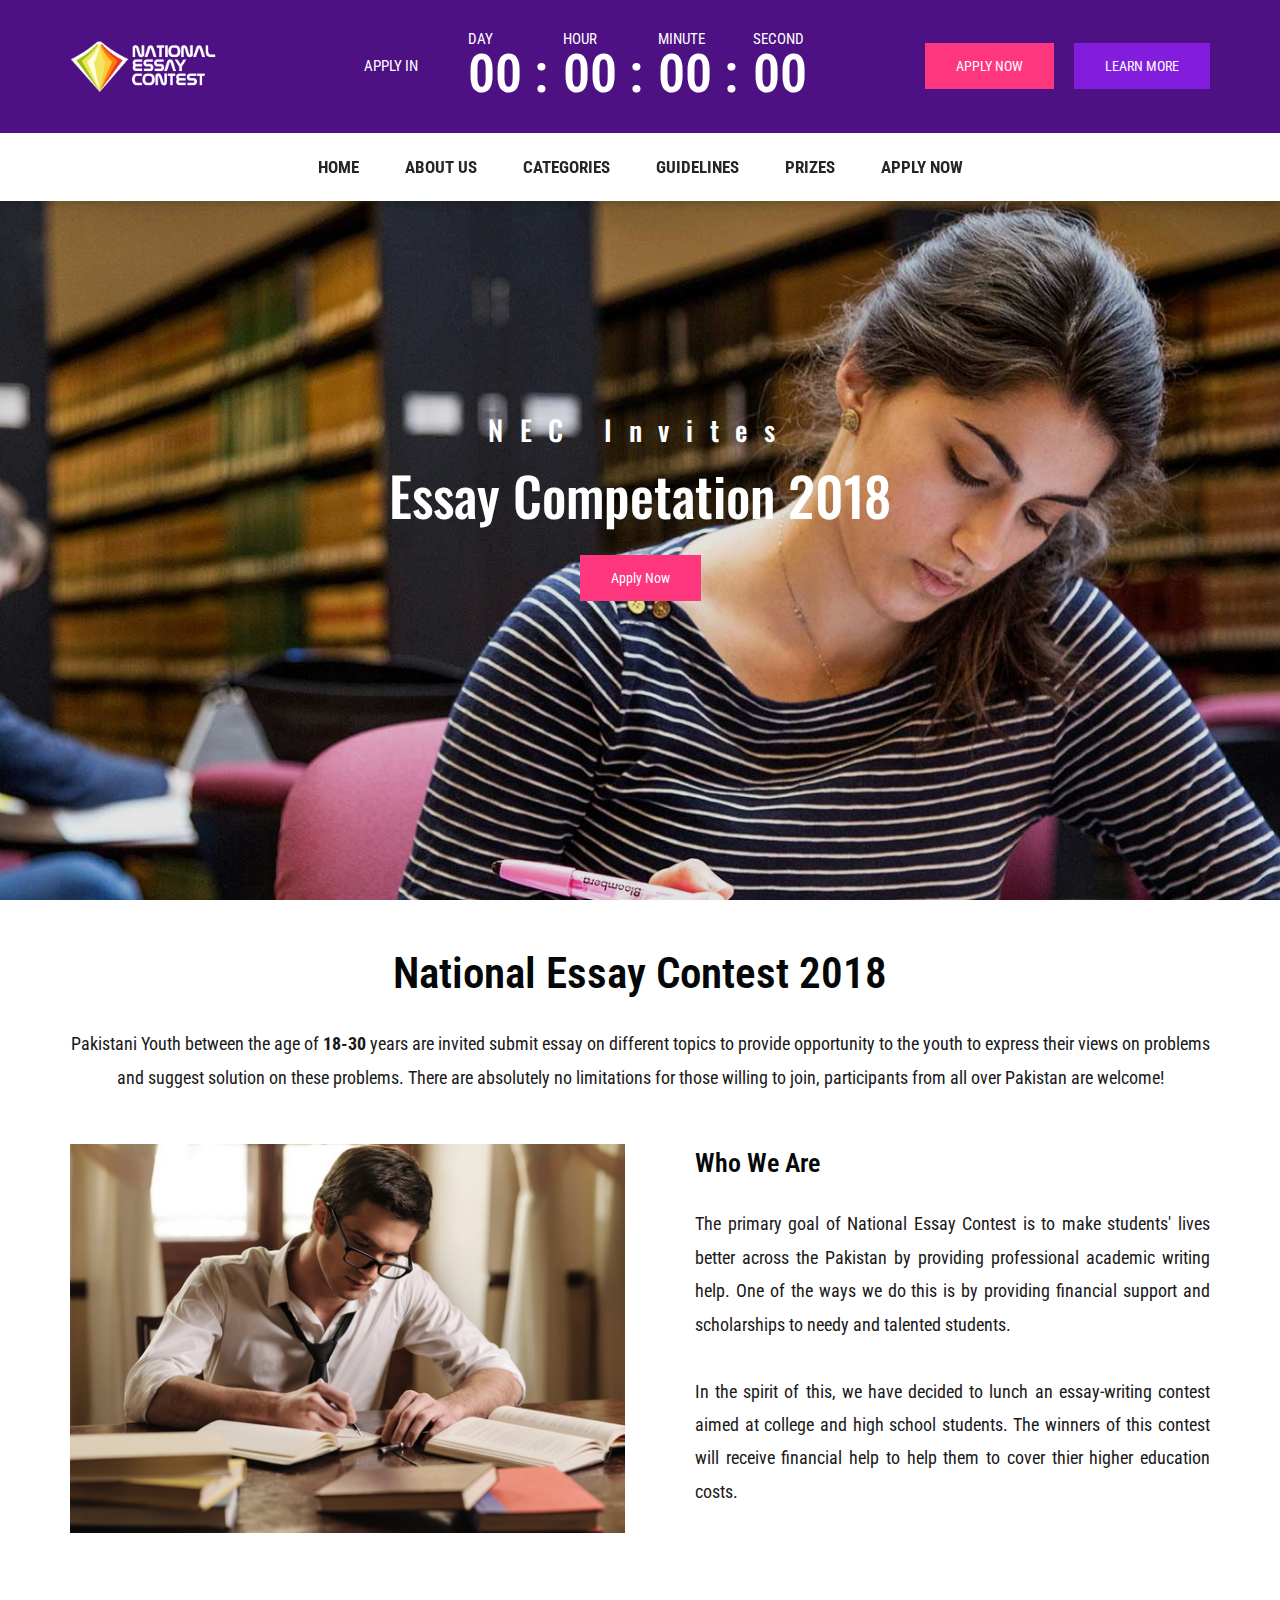
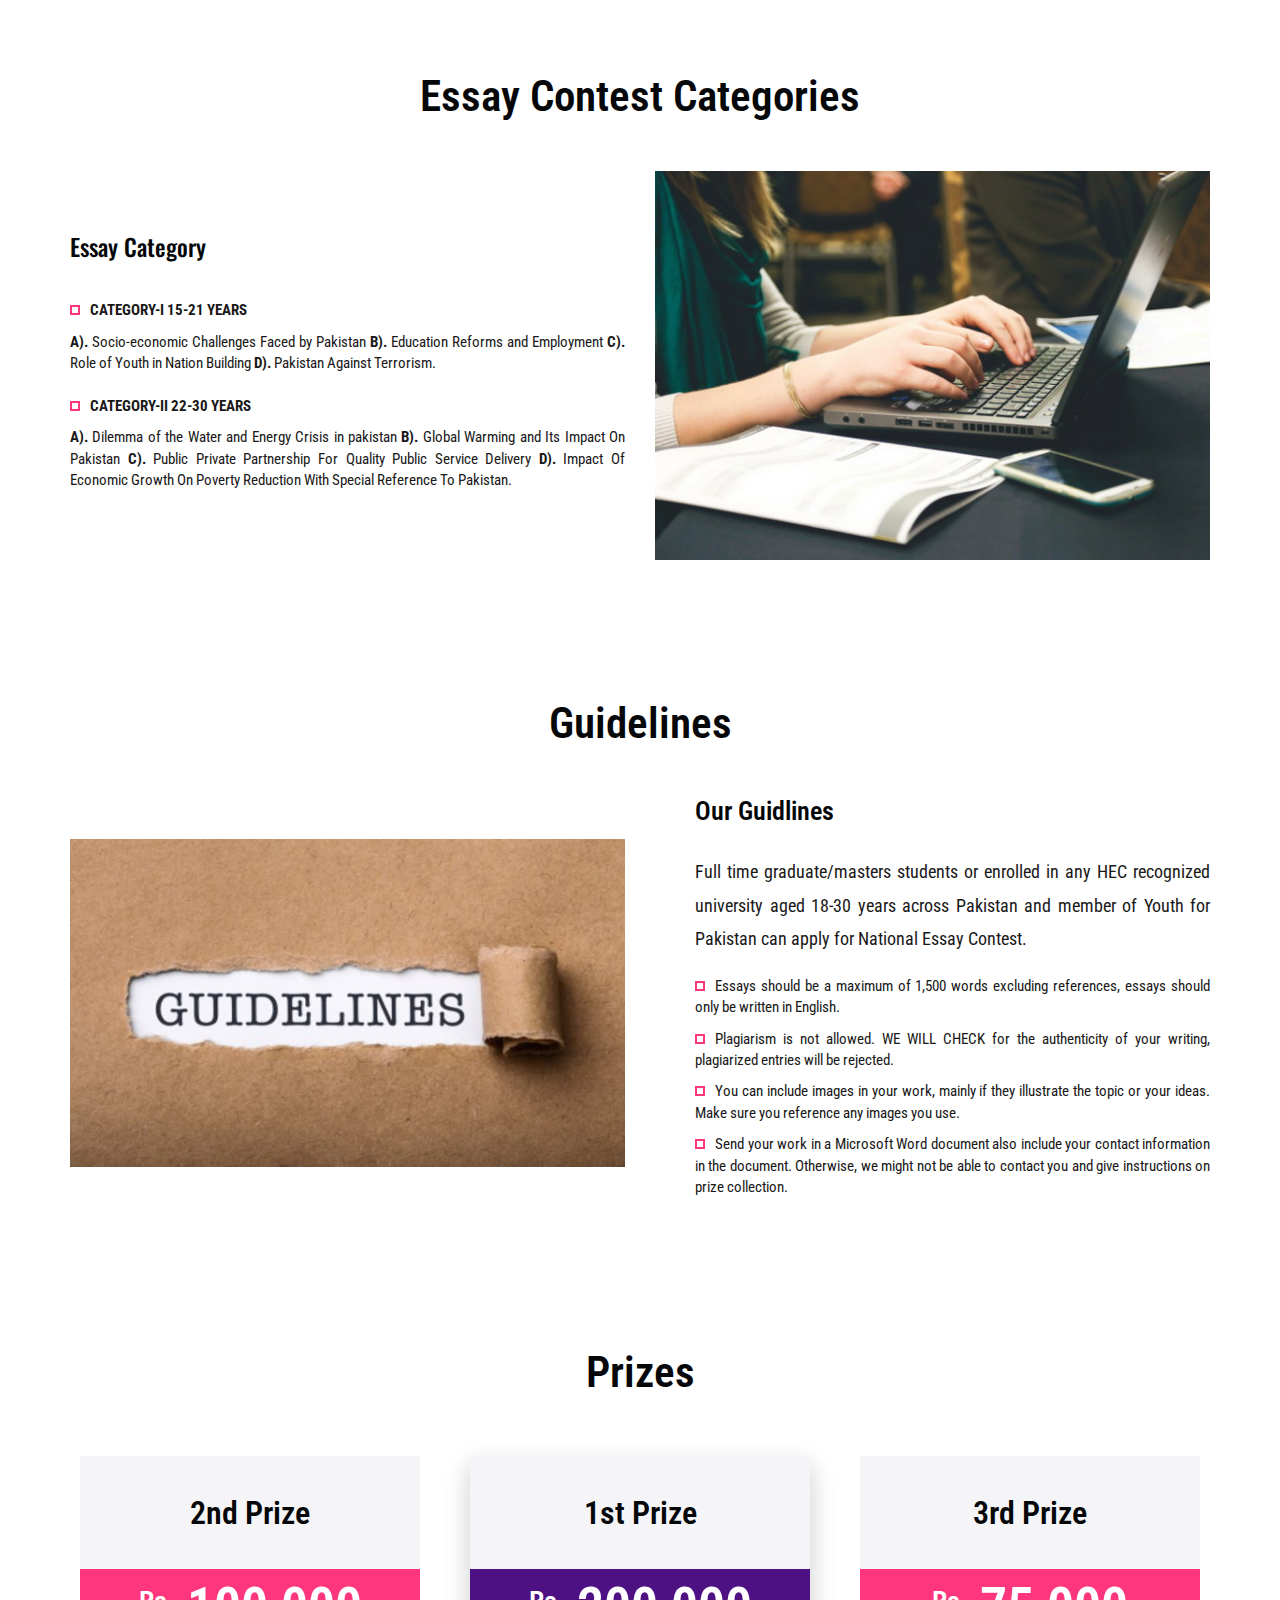
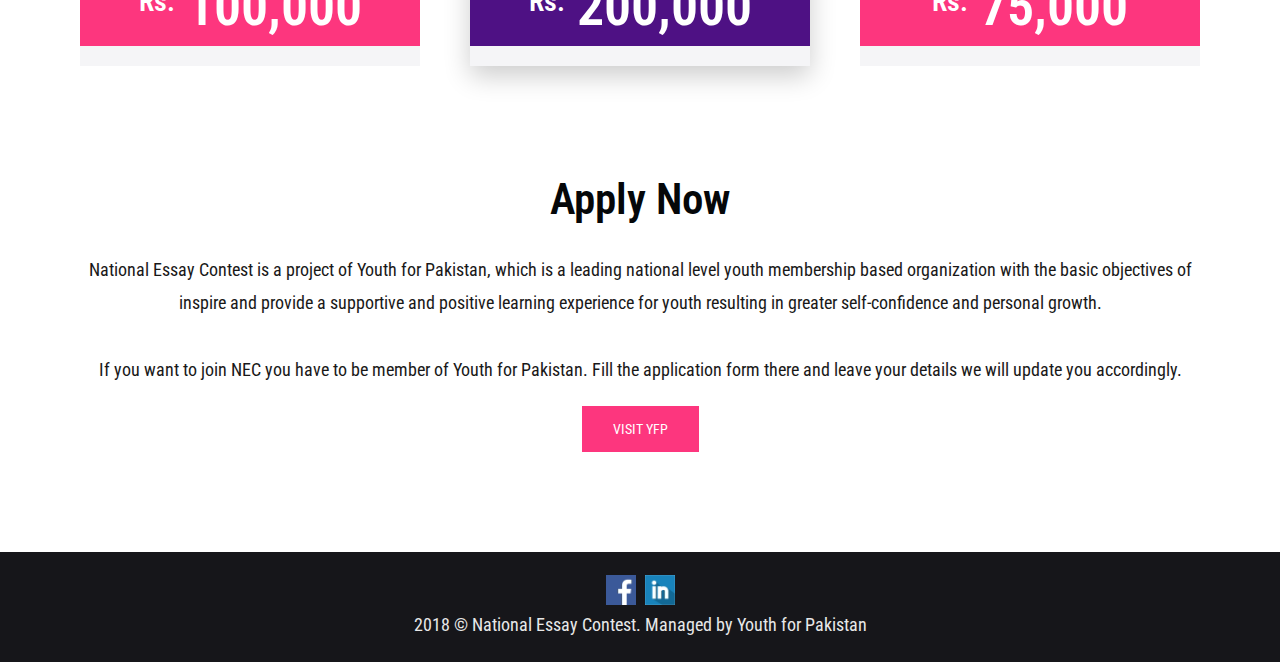
==== commit 662ff521: "Add files via upload" ====
--- a/index.html
+++ b/index.html
@@ -202,7 +202,7 @@
 		<div class="container">
 			<div class="section-heading sr-animated text-center" data-sr-id="2" style="; visibility: visible;  -webkit-transform: translateY(0) scale(1); opacity: 1;transform: translateY(0) scale(1); opacity: 1;-webkit-transition: -webkit-transform 1s cubic-bezier(0.6, 0.2, 0.1, 1) 0s, opacity 1s cubic-bezier(0.6, 0.2, 0.1, 1) 0s; transition: transform 1s cubic-bezier(0.6, 0.2, 0.1, 1) 0s, opacity 1s cubic-bezier(0.6, 0.2, 0.1, 1) 0s; ">
 				<h2 class="title">Apply Now<span class="effect"></span></h2>
-					<p class="description">National Essay Contest is a project of Youth for Pakistan, which is a leading national level youth membership based organization with the basic objectives of inspire and provide a supportive and positive learning experience for youth resulting in greater self-confidence and personal growth.<br><br> If you want to join SIA you have to be member of Youth for Pakistan. Fill the application form there and leave your details we will update you accordingly.</p>
+					<p class="description">National Essay Contest is a project of Youth for Pakistan, which is a leading national level youth membership based organization with the basic objectives of inspire and provide a supportive and positive learning experience for youth resulting in greater self-confidence and personal growth.<br><br> If you want to join NEC you have to be member of Youth for Pakistan. Fill the application form there and leave your details we will update you accordingly.</p>
 					<a href="https://www.youthforpakistan.org/" target="_blank" class="btn btn-nec text-uppercase" data-type="section-switch">VISIT YFP</a> 
 			</div>
 			
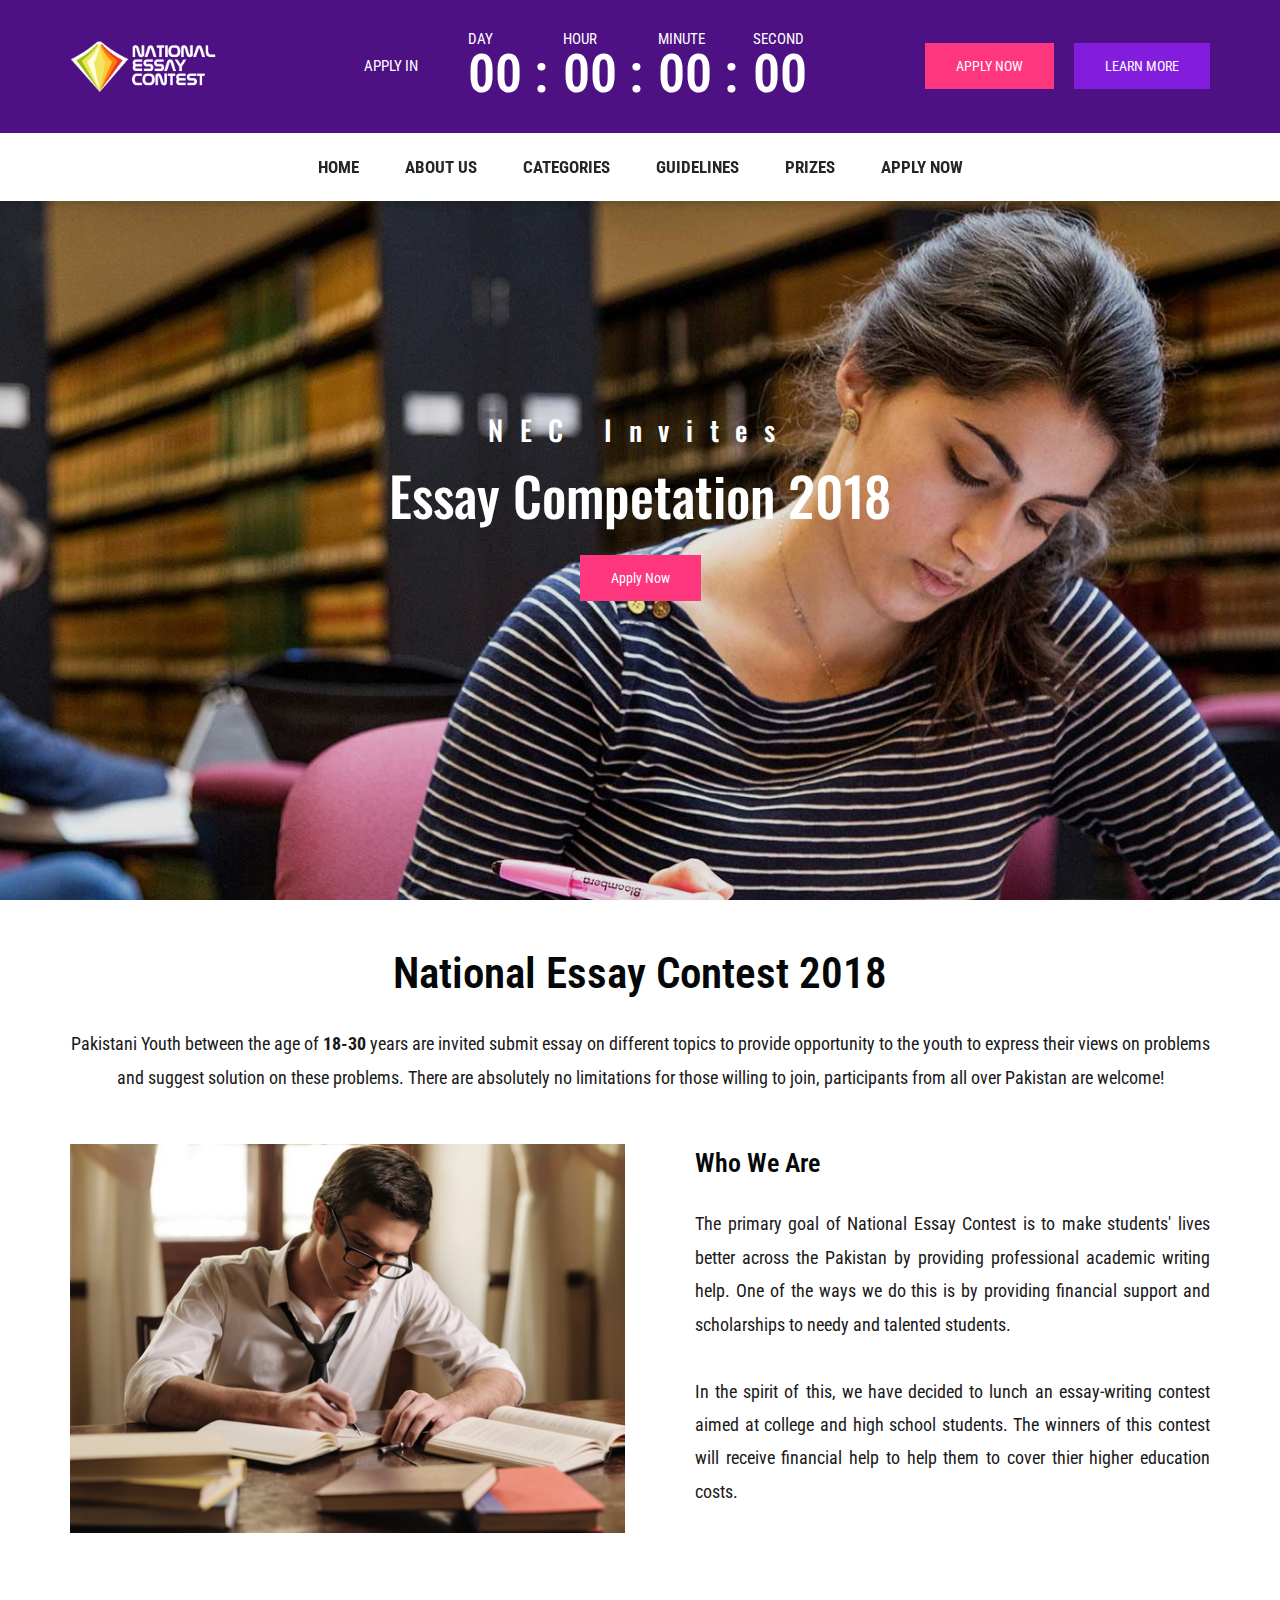
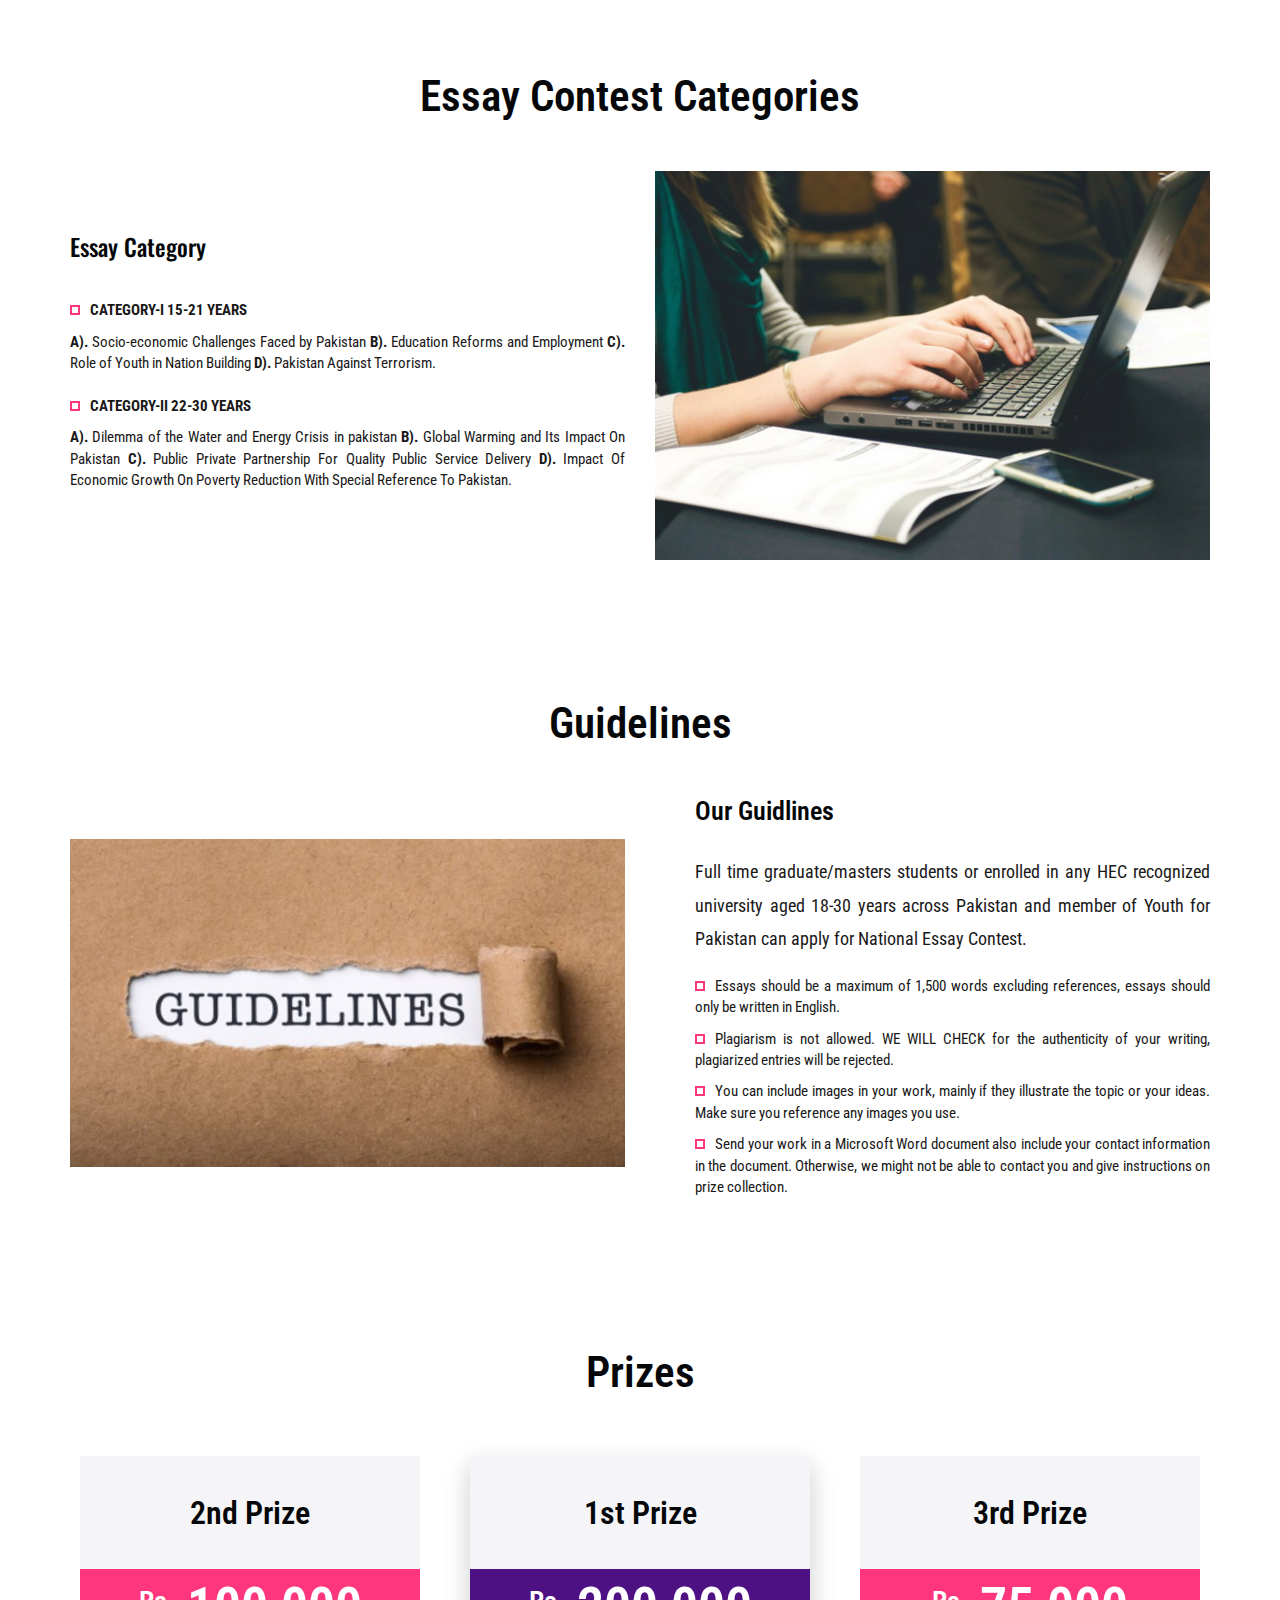
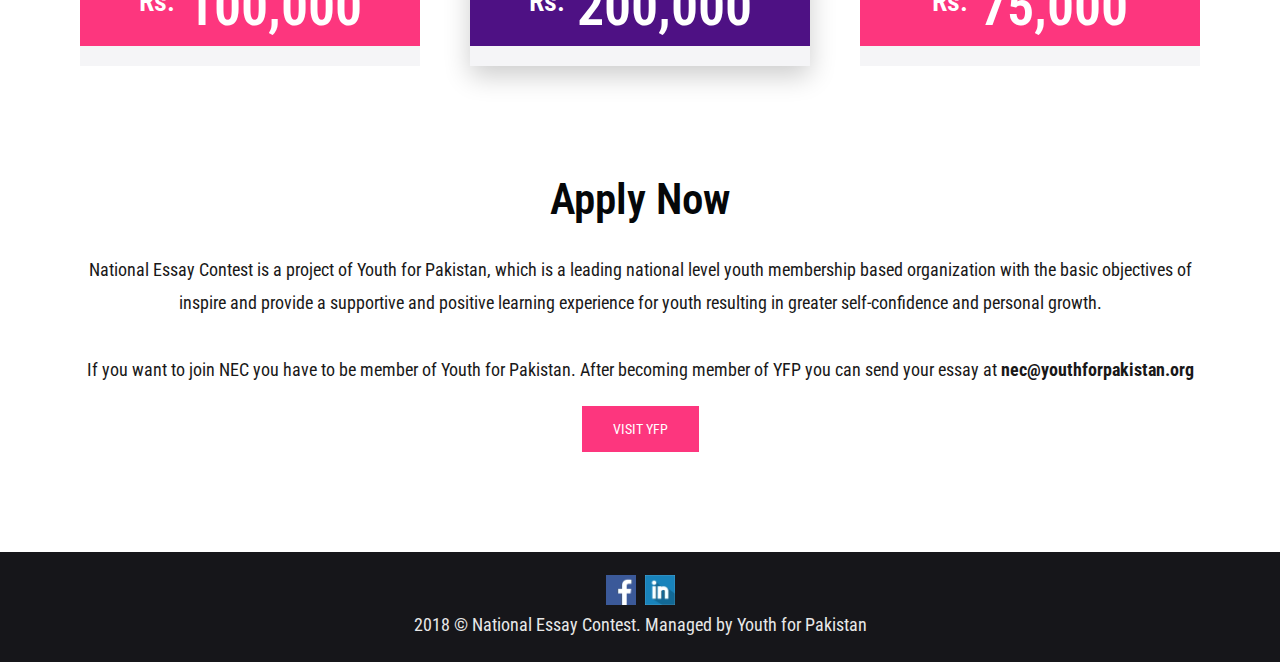
==== commit db0768be: "Add files via upload" ====
--- a/index.html
+++ b/index.html
@@ -202,7 +202,7 @@
 		<div class="container">
 			<div class="section-heading sr-animated text-center" data-sr-id="2" style="; visibility: visible;  -webkit-transform: translateY(0) scale(1); opacity: 1;transform: translateY(0) scale(1); opacity: 1;-webkit-transition: -webkit-transform 1s cubic-bezier(0.6, 0.2, 0.1, 1) 0s, opacity 1s cubic-bezier(0.6, 0.2, 0.1, 1) 0s; transition: transform 1s cubic-bezier(0.6, 0.2, 0.1, 1) 0s, opacity 1s cubic-bezier(0.6, 0.2, 0.1, 1) 0s; ">
 				<h2 class="title">Apply Now<span class="effect"></span></h2>
-					<p class="description">National Essay Contest is a project of Youth for Pakistan, which is a leading national level youth membership based organization with the basic objectives of inspire and provide a supportive and positive learning experience for youth resulting in greater self-confidence and personal growth.<br><br> If you want to join NEC you have to be member of Youth for Pakistan. Fill the application form there and leave your details we will update you accordingly.</p>
+					<p class="description">National Essay Contest is a project of Youth for Pakistan, which is a leading national level youth membership based organization with the basic objectives of inspire and provide a supportive and positive learning experience for youth resulting in greater self-confidence and personal growth.<br><br> If you want to join NEC you have to be member of Youth for Pakistan. After becoming member of YFP you can send your essay at <b>nec@youthforpakistan.org</b></p>
 					<a href="https://www.youthforpakistan.org/" target="_blank" class="btn btn-nec text-uppercase" data-type="section-switch">VISIT YFP</a> 
 			</div>
 			
